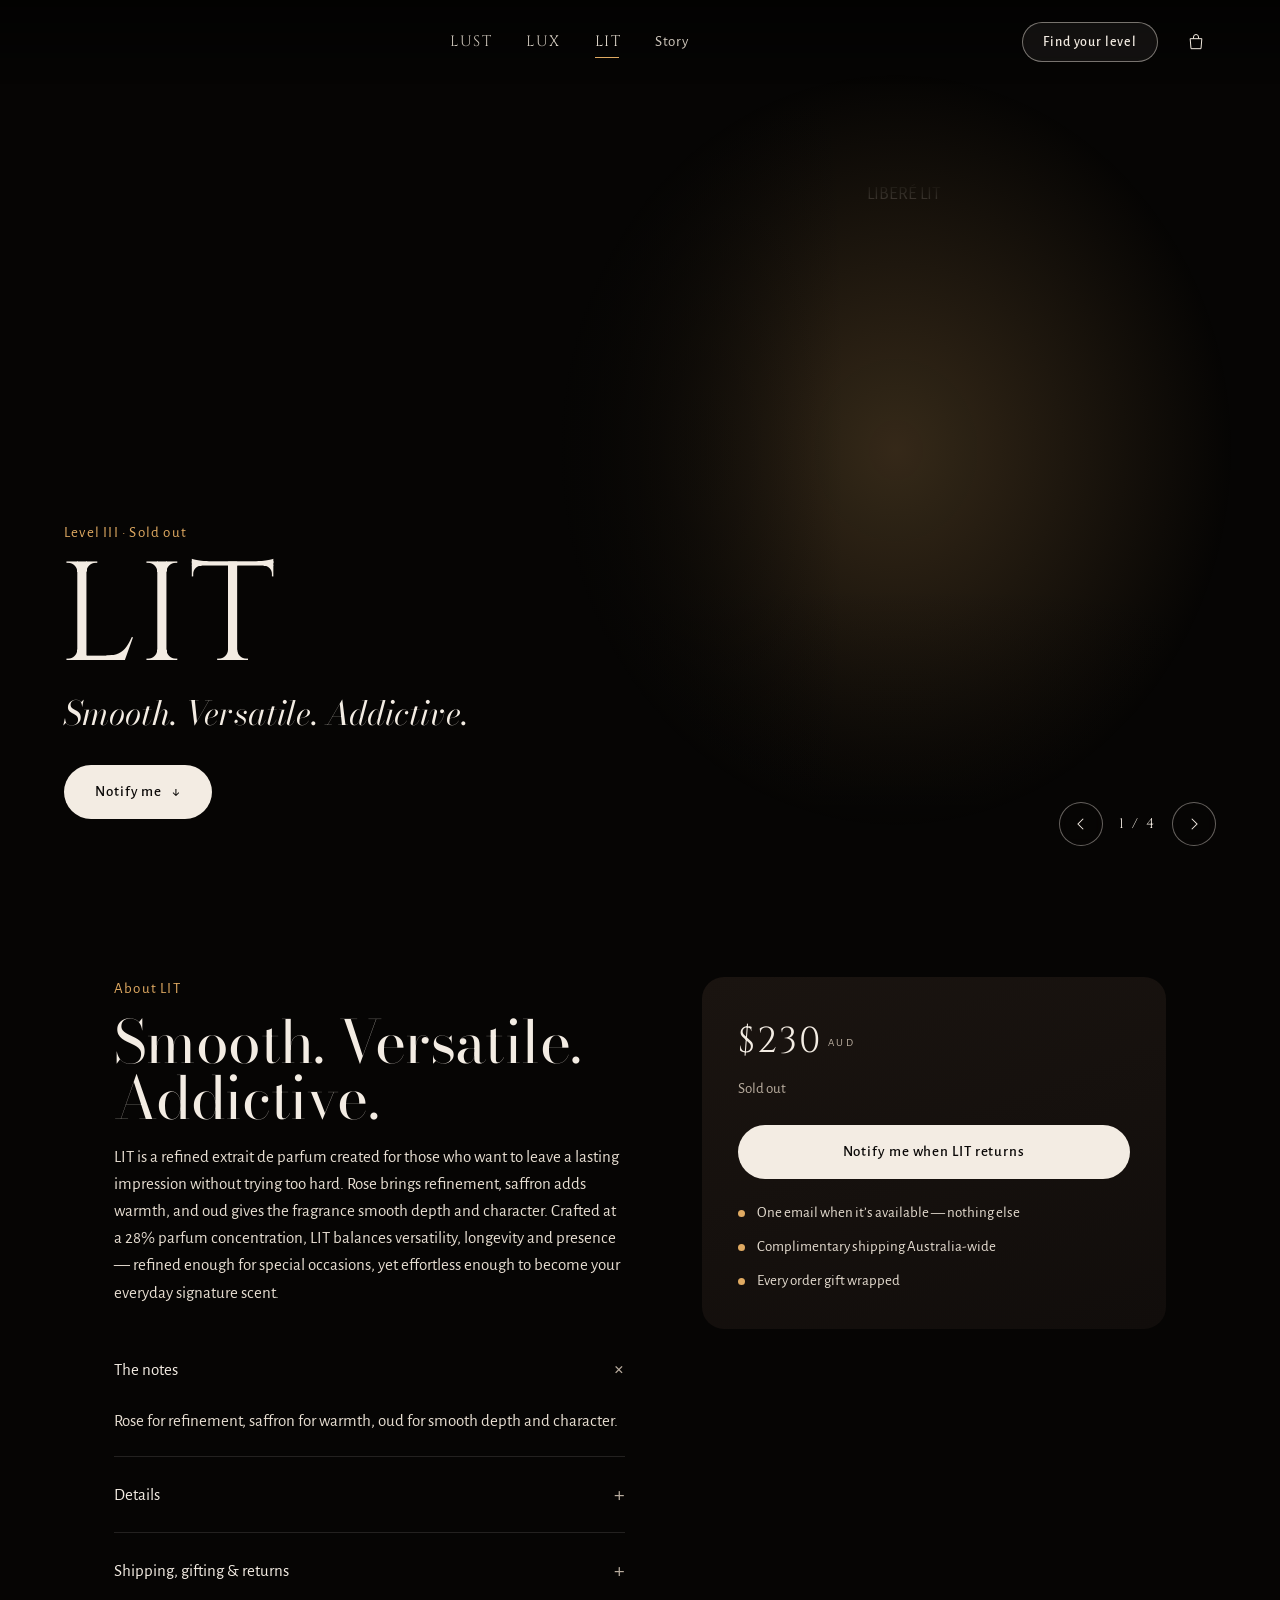
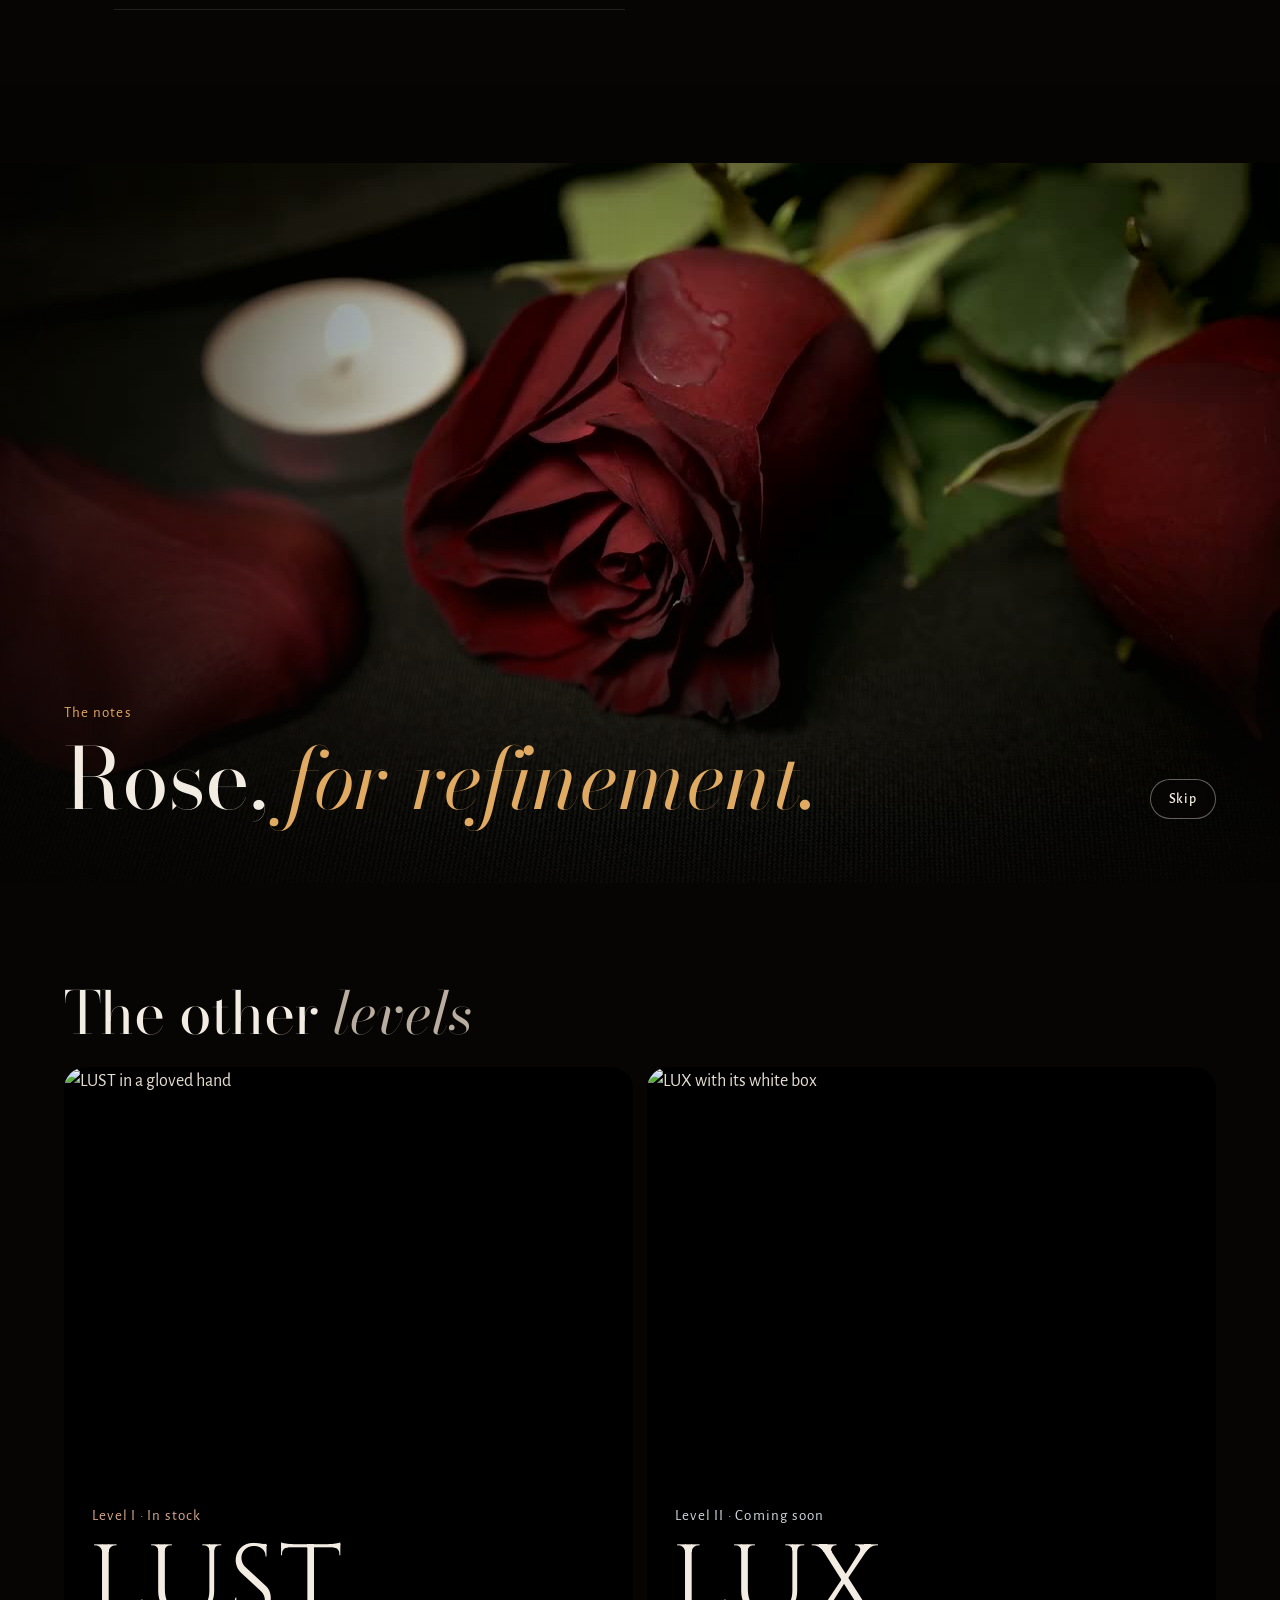
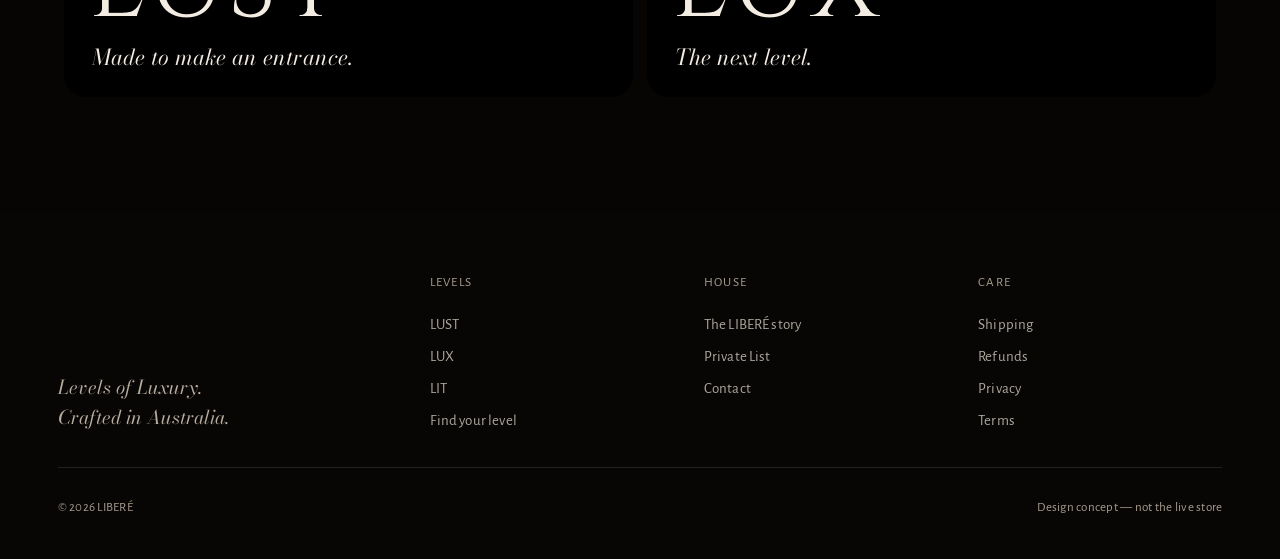
==== lit.html @ 833106d1 "Curated product galleries: consistent frame, glowing studio shots, swipe hint" ====
<!doctype html>
<html lang="en">
<head>
<meta charset="utf-8">
<meta name="viewport" content="width=device-width, initial-scale=1, viewport-fit=cover">
<meta name="robots" content="noindex, nofollow">
<title>LIBERÉ LIT · Concept</title>
<meta name="theme-color" content="#0a0807">
<meta name="description" content="LIBERÉ LIT. Smooth. Versatile. Addictive.">
<link rel="preconnect" href="https://fonts.googleapis.com">
<link rel="preconnect" href="https://fonts.gstatic.com" crossorigin>
<link href="https://fonts.googleapis.com/css2?family=Bodoni+Moda:ital,opsz,wght@0,6..96,400;0,6..96,500;1,6..96,400&family=Alegreya+Sans:wght@400;500;700&family=Cinzel:wght@400;500&display=swap" rel="stylesheet">
<link rel="preload" as="image" href="https://libere.com.au/cdn/shop/files/DSC01627-Enhanced-NR.jpg?v=1786964792&width=1800">
<link rel="stylesheet" href="assets/site.css?v=1794880381">
<link rel="stylesheet" href="assets/cinema.css?v=1794880381">
</head>
<body class="cine" data-level="lit">

<header class="nav" id="nav">
  <a class="logo" href="index.html" aria-label="LIBERÉ home"><span class="mark"></span></a>
  <ul><li><a href="lust.html"><b>LUST</b></a></li><li><a href="lux.html"><b>LUX</b></a></li><li><a href="lit.html" aria-current="page"><b>LIT</b></a></li><li><a href="index.html#story">Story</a></li></ul>
  <div class="tools">
    <a class="pill ghost hide-m" href="quiz.html">Find your level</a>
    <button class="icon-btn" aria-label="Open bag" data-open-bag><svg viewBox="0 0 24 24"><path d="M5 8h14l-1 12H6z"/><path d="M9 8V6a3 3 0 0 1 6 0v2"/></svg><span class="cart-count" data-cart-count>0</span></button>
    <button class="icon-btn burger" id="burger" aria-label="Menu" aria-expanded="false" aria-controls="drawer"><svg viewBox="0 0 24 24"><path d="M4 9h16M4 15h16"/></svg></button>
  </div>
  <nav class="lvl-tabs" aria-label="The levels"><a href="lust.html" data-level="lust"><b>LUST</b></a><a href="lux.html" data-level="lux"><b>LUX</b></a><a href="lit.html" data-level="lit" aria-current="page"><b>LIT</b></a></nav>
</header>
<nav class="drawer" id="drawer" aria-hidden="true" aria-label="Menu">
  <div class="dr-top"><a class="logo" href="index.html" aria-label="LIBERÉ home"><span class="mark"></span></a>
    <button class="icon-btn close" id="closeDrawer" aria-label="Close menu"><svg viewBox="0 0 24 24"><path d="m6 6 12 12M18 6 6 18"/></svg></button></div>
  <p class="dr-over">The levels</p>
  <a class="dr-lvl" href="lust.html" data-level="lust">
    <img src="https://libere.com.au/cdn/shop/files/58D95605-EA02-464E-9659-6A3C3EE0C95E.png?v=1794397847&width=240" alt="" loading="lazy">
    <span><small>Level I · In stock · $230</small><b>LUST</b><em>Made to make an entrance.</em></span>
    <i aria-hidden="true">→</i>
  </a>
  <a class="dr-lvl" href="lux.html" data-level="lux">
    <img src="https://libere.com.au/cdn/shop/files/5E4721EE-E9EB-4AA7-B482-68EF5FDF4FAF.png?v=1794397898&width=240" alt="" loading="lazy">
    <span><small>Level II · Coming soon</small><b>LUX</b><em>The next level.</em></span>
    <i aria-hidden="true">→</i>
  </a>
  <a class="dr-lvl" href="lit.html" data-level="lit" aria-current="page">
    <img src="https://libere.com.au/cdn/shop/files/F81FF836-EEA6-48CB-A019-D5317E953A60.png?v=1787125360&width=240" alt="" loading="lazy">
    <span><small>Level III · Sold out</small><b>LIT</b><em>Smooth. Versatile. Addictive.</em></span>
    <i aria-hidden="true">→</i>
  </a>
  <div class="dr-more">
    <a href="quiz.html">Find your level <span class="ar" aria-hidden="true">→</span></a>
    <a href="index.html#story">The LIBERÉ story</a>
    <a href="index.html#private">Private List</a>
    <a href="https://libere.com.au/pages/contact" target="_blank" rel="noopener">Contact</a>
  </div>
  <button class="pill ghost dr-bag" data-open-bag>Your bag · <span data-cart-count>0</span></button>
</nav>
<main>

<section class="panel in split pdp-hero" data-level="lit">
  <div class="hg" id="hg" tabindex="0" aria-roledescription="carousel" aria-label="LIT images"><button class="hs pk cur" type="button" data-i="0" aria-label="View image 1 of 4 full screen"><img src="https://libere.com.au/cdn/shop/files/F81FF836-EEA6-48CB-A019-D5317E953A60.png?v=1787125360&width=1800" alt="LIBERÉ LIT" decoding="async" style="--ar:1/1;--fp:50% 45%"></button><button class="hs" type="button" data-i="1" aria-label="View image 2 of 4 full screen"><img src="https://libere.com.au/cdn/shop/files/DSC01627-Enhanced-NR.jpg?v=1786964792&width=1800" alt="LIT in a white glove" decoding="async" fetchpriority="low" style="--ar:2/3;--fp:48% 60%"></button><button class="hs pk" type="button" data-i="2" aria-label="View image 3 of 4 full screen"><img src="https://libere.com.au/cdn/shop/files/IMG-0024.png?v=1787223279&width=1800" alt="LIT with its box" decoding="async" fetchpriority="low" style="--ar:4/5;--fp:50% 45%"></button><button class="hs" type="button" data-i="3" aria-label="View image 4 of 4 full screen"><img src="https://libere.com.au/cdn/shop/files/DSC01608-Enhanced-NR.jpg?v=1786964887&width=1800" alt="Wearing LIT, white gloves and grey suit" decoding="async" fetchpriority="low" style="--ar:2/3;--fp:50% 52%"></button></div>
  <div class="hg-ctl"><button class="hg-prev" type="button" aria-label="Previous image"><svg viewBox="0 0 24 24"><path d="M15 5l-7 7 7 7"/></svg></button><span id="hgCount">1 / 4</span><button class="hg-next" type="button" aria-label="Next image"><svg viewBox="0 0 24 24"><path d="M9 5l7 7-7 7"/></svg></button></div>
  <div class="panel-in">
    <div class="hg-dots" aria-hidden="true"><i class="on"></i><i></i><i></i><i></i></div>
    <p class="over">Level III · Sold out</p>
    <h1 class="huge">LIT</h1>
    <p class="line">Smooth. Versatile. Addictive.</p>
    <div class="acts"><a class="pill solid" href="#buy">Notify me <span class="ar" aria-hidden="true">↓</span></a></div>
  </div>
</section>
<section class="buy" id="buy" data-level="lit">
  <div>
    <p class="over">About LIT</p>
    <h2 class="big">Smooth. Versatile. Addictive.</h2>
    <p class="copy">LIT is a refined extrait de parfum created for those who want to leave a lasting impression without trying too hard. Rose brings refinement, saffron adds warmth, and oud gives the fragrance smooth depth and character. Crafted at a 28% parfum concentration, LIT balances versatility, longevity and presence — refined enough for special occasions, yet effortless enough to become your everyday signature scent.</p>
    <div class="facts"><details open><summary>The notes</summary><div class="b">Rose for refinement, saffron for warmth, oud for smooth depth and character.</div></details><details><summary>Details</summary><div class="b"><dl><dt>Type</dt><dd>Extrait de Parfum</dd><dt>Size</dt><dd>50 mL</dd><dt>Concentration</dt><dd>28%</dd><dt>For</dt><dd>Unisex</dd></dl></div></details><details><summary>Shipping, gifting &amp; returns</summary><div class="b">Complimentary shipping Australia-wide and every order gift wrapped. See LIBERÉ’s <a href="https://libere.com.au/policies/shipping-policy" target="_blank" rel="noopener" style="text-decoration:underline">shipping</a> and <a href="https://libere.com.au/policies/refund-policy" target="_blank" rel="noopener" style="text-decoration:underline">refund</a> policies.</div></details></div>
  </div>
  <div class="buy-card">
      <span class="price">$230<small>AUD</small></span><span class="sub">Sold out</span>
      <div class="row"><button class="pill solid" data-notify="lit" data-buybar-anchor>Notify me when LIT returns</button></div>
      <ul class="perks"><li>One email when it’s available — nothing else</li><li>Complimentary shipping Australia-wide</li><li>Every order gift wrapped</li></ul>
    </div>
</section>

<section class="film" id="notes" data-level="lit" aria-label="The notes of LIBERÉ LIT">
  <div class="film-stage">
    <div class="film-media">
    <video class="film-v" muted playsinline preload="none" poster="assets/film/notes-wide.jpg"
      data-wide="assets/film/notes-wide.mp4" data-tall="assets/film/notes-tall.mp4" data-ptall="assets/film/notes-tall.jpg" aria-hidden="true"></video>
    <img class="film-end" loading="lazy" src="https://libere.com.au/cdn/shop/files/DSC01627-Enhanced-NR.jpg?v=1786964792&width=1600" alt="LIT in a white glove">
    </div>
    <div class="film-cap" aria-live="polite">
      <p class="over">The notes</p>
      <div class="fc on" data-i="0"><h2 class="big">Rose, <em>for refinement.</em></h2></div>
      <div class="fc" data-i="1"><h2 class="big">Saffron, <em>for warmth.</em></h2></div>
      <div class="fc" data-i="2"><h2 class="big">Oud, <em>for depth.</em></h2></div>
      <div class="fc" data-i="3"><h2 class="big">LIT. <em>Smooth. Versatile. Addictive.</em></h2>
        <div class="acts"><button class="pill solid" data-notify="lit">Notify me when LIT returns</button></div></div>
    </div>
    <button class="film-skip" type="button">Skip</button>
  </div>
</section>
<div class="swipe-head"><h2 class="big">The other <em style="font-style:italic;color:var(--soft)">levels</em></h2></div>
<section class="nexts"><a class="nx" data-level="lust" href="lust.html"><img loading="lazy" src="https://libere.com.au/cdn/shop/files/IMG_4627.jpg?v=1791805625&width=1200" alt="LUST in a gloved hand"><div><p class="over">Level I · In stock</p><p class="huge">LUST</p><p class="line" style="font-size:22px">Made to make an entrance.</p></div></a><a class="nx" data-level="lux" href="lux.html"><img loading="lazy" src="https://libere.com.au/cdn/shop/files/IMG_2987.jpg?v=1794712694&width=1200" alt="LUX with its white box"><div><p class="over">Level II · Coming soon</p><p class="huge">LUX</p><p class="line" style="font-size:22px">The next level.</p></div></a></section>
</main>

<footer>
  <div class="brand"><span class="mark" style="height:84px;margin:0 0 16px -8px" role="img" aria-label="LIBERÉ"></span><p class="foot-line">Levels of Luxury.<br>Crafted in Australia.</p></div>
  <div><h5>Levels</h5><ul><li><a href="lust.html">LUST</a></li><li><a href="lux.html">LUX</a></li><li><a href="lit.html">LIT</a></li><li><a href="quiz.html">Find your level</a></li></ul></div>
  <div><h5>House</h5><ul><li><a href="index.html#story">The LIBERÉ story</a></li><li><a href="index.html#private">Private List</a></li><li><a href="https://libere.com.au/pages/contact" target="_blank" rel="noopener">Contact</a></li></ul></div>
  <div><h5>Care</h5><ul><li><a href="https://libere.com.au/policies/shipping-policy" target="_blank" rel="noopener">Shipping</a></li><li><a href="https://libere.com.au/policies/refund-policy" target="_blank" rel="noopener">Refunds</a></li><li><a href="https://libere.com.au/policies/privacy-policy" target="_blank" rel="noopener">Privacy</a></li><li><a href="https://libere.com.au/policies/terms-of-service" target="_blank" rel="noopener">Terms</a></li></ul></div>
  <div class="legal"><span>© 2026 LIBERÉ</span><span>Design concept — not the live store</span></div>
</footer>
<div class="lb" id="lb" role="dialog" aria-modal="true" aria-label="LIT images" hidden>
  <div class="lb-track" id="lbTrack"><div class="lb-s"><img data-src="https://libere.com.au/cdn/shop/files/F81FF836-EEA6-48CB-A019-D5317E953A60.png?v=1787125360&width=2400" alt="LIBERÉ LIT" draggable="false"></div><div class="lb-s"><img data-src="https://libere.com.au/cdn/shop/files/DSC01627-Enhanced-NR.jpg?v=1786964792&width=2400" alt="LIT in a white glove" draggable="false"></div><div class="lb-s"><img data-src="https://libere.com.au/cdn/shop/files/IMG-0024.png?v=1787223279&width=2400" alt="LIT with its box" draggable="false"></div><div class="lb-s"><img data-src="https://libere.com.au/cdn/shop/files/DSC01608-Enhanced-NR.jpg?v=1786964887&width=2400" alt="Wearing LIT, white gloves and grey suit" draggable="false"></div></div>
  <button class="lb-x" type="button" aria-label="Close"><svg viewBox="0 0 24 24"><path d="m6 6 12 12M18 6 6 18"/></svg></button>
  <button class="lb-prev" type="button" aria-label="Previous image"><svg viewBox="0 0 24 24"><path d="M15 5l-7 7 7 7"/></svg></button>
  <button class="lb-next" type="button" aria-label="Next image"><svg viewBox="0 0 24 24"><path d="M9 5l7 7-7 7"/></svg></button>
  <p class="lb-count" id="lbCount"></p>
  <p class="lb-hint">Pinch or double-tap to zoom</p>
</div>
<script src="assets/shop.js?v=1794880381"></script>
<script src="assets/cinema.js?v=1794880381"></script>
<script src="assets/gallery.js?v=1794880381"></script>
<script src="assets/film.js?v=1794880381"></script>
</body>
</html>
---- assets/site.css ----
:root{
  /* Same black elegance — layered into warm shades instead of flat #000 */
  --onyx:#0b0a09; --obsidian:#121110; --espresso:#1a1714; --graphite:#25211d; --smoke:#3a352f;
  --platinum:#ece7df; --silver:#bdb7ae; --mist:#8a847b;
  --rose:#c99a80; --ice:#c9d2d8; --saffron:#c9a165;
  --accent:var(--rose);
  --line:rgba(236,231,223,.11);
  --serif:"Bodoni Moda",Georgia,serif;
  --display:"Cormorant Garamond",Georgia,serif;
  --sans:"Alegreya Sans",system-ui,sans-serif;
  --gutter:clamp(16px,4.5vw,64px);
  --ease:cubic-bezier(.22,.8,.2,1);
}
*{box-sizing:border-box;margin:0;padding:0}
html{-webkit-text-size-adjust:100%;scroll-behavior:smooth;overflow-x:clip}
body{overflow-x:clip;background:var(--onyx);color:var(--silver);font-family:var(--display);font-size:18px;line-height:1.6;-webkit-font-smoothing:antialiased}
img{display:block;max-width:100%}
a{color:inherit;text-decoration:none}
button,input{font:inherit;color:inherit}
.eyebrow{font-family:var(--sans);font-size:11px;letter-spacing:.38em;text-transform:uppercase;color:var(--mist)}
.h-display{font-family:var(--serif);font-weight:400;color:var(--platinum);letter-spacing:.06em;line-height:1.02}
.wrap{padding-inline:var(--gutter);max-width:1440px;margin-inline:auto}
.btn{display:inline-flex;align-items:center;justify-content:center;gap:.8em;min-height:52px;padding:0 2.2em;border:1px solid rgba(236,231,223,.35);font-family:var(--sans);font-size:12px;letter-spacing:.32em;text-transform:uppercase;color:var(--platinum);background:transparent;cursor:pointer;position:relative;overflow:hidden;transition:color .5s var(--ease),border-color .5s}
.btn::before{content:"";position:absolute;inset:0;background:var(--platinum);transform:translateY(101%);transition:transform .6s var(--ease)}
.btn span{position:relative}
.btn:hover{color:var(--onyx);border-color:var(--platinum)}
.btn:hover::before{transform:none}
.btn.solid{background:var(--platinum);color:var(--onyx);border-color:var(--platinum)}
.btn.solid::before{background:var(--accent)}
.btn[disabled]{opacity:.4;pointer-events:none}

/* ---------- NAV ---------- */
.nav{position:fixed;inset:0 0 auto;z-index:50;display:flex;align-items:center;justify-content:space-between;padding:14px var(--gutter);padding-top:max(14px,env(safe-area-inset-top));transition:background .5s,backdrop-filter .5s,border-color .5s;border-bottom:1px solid transparent}
.nav.scrolled{background:rgba(11,10,9,.72);backdrop-filter:blur(18px) saturate(1.2);-webkit-backdrop-filter:blur(18px);border-color:var(--line)}
/* logo rendered as a luminance mask so it becomes brushed platinum on any shade */
.mark{display:block;aspect-ratio:1;background:linear-gradient(135deg,#f4f0ea,#a19b92 48%,#ece7df 70%,#8f8a82);
  -webkit-mask:url("https://libere.com.au/cdn/shop/files/jjjjjjjjj.png?v=1783247509&width=360") center/contain no-repeat;mask:url("https://libere.com.au/cdn/shop/files/jjjjjjjjj.png?v=1783247509&width=360") center/contain no-repeat luminance}
.nav .logo .mark{height:52px}
.nav ul{display:flex;gap:38px;list-style:none;font-family:var(--sans);font-size:11.5px;letter-spacing:.3em;text-transform:uppercase}
.nav ul a{opacity:.7;transition:opacity .3s}
.nav ul a:hover{opacity:1}
.nav .tools{display:flex;gap:18px;align-items:center}
.icon-btn{width:40px;height:40px;display:grid;place-items:center;background:none;border:0;cursor:pointer;color:var(--platinum);position:relative}
.icon-btn svg{width:20px;height:20px;stroke:currentColor;fill:none;stroke-width:1.2}
.cart-count{position:absolute;top:4px;right:2px;font-family:var(--sans);font-size:9px;background:var(--accent);color:var(--onyx);width:15px;height:15px;border-radius:50%;display:grid;place-items:center;transition:transform .4s var(--ease)}
.burger{display:none}
.drawer{position:fixed;inset:0;z-index:60;background:var(--obsidian);display:flex;flex-direction:column;justify-content:center;padding:var(--gutter);clip-path:inset(0 0 100% 0);transition:clip-path .8s var(--ease)}
.drawer.open{clip-path:inset(0)}
.drawer a{font-family:var(--serif);font-size:clamp(34px,10vw,56px);color:var(--platinum);letter-spacing:.04em;padding:6px 0;opacity:0;transform:translateY(20px);transition:.6s var(--ease)}
.drawer.open a{opacity:1;transform:none}
.drawer.open a:nth-child(2){transition-delay:.06s}.drawer.open a:nth-child(3){transition-delay:.12s}.drawer.open a:nth-child(4){transition-delay:.18s}
.drawer .close{position:absolute;top:max(18px,env(safe-area-inset-top));right:var(--gutter)}
.drawer .eyebrow{margin-top:40px}
@media (max-width:860px){.nav ul{display:none}.burger{display:grid}.nav .logo .mark{height:44px}.nav .tools .hide-m{display:none}}

/* ---------- HERO (3D) ---------- */
.hero{position:relative;min-height:100svh;display:grid;grid-template-columns:1fr 1.05fr;align-items:center;overflow:hidden;
  background:linear-gradient(180deg,#030303 0%,#030303 70%,var(--onyx) 100%)}
.hero::after{content:"";position:absolute;inset:0;pointer-events:none;background:url("data:image/svg+xml,%3Csvg xmlns='http://www.w3.org/2000/svg' width='160' height='160'%3E%3Cfilter id='n'%3E%3CfeTurbulence baseFrequency='.9' numOctaves='3'/%3E%3C/filter%3E%3Crect width='160' height='160' filter='url(%23n)' opacity='.05'/%3E%3C/svg%3E");mix-blend-mode:overlay}
.hero-copy{position:relative;z-index:2;padding:120px var(--gutter) 60px}
.hero-copy .eyebrow{margin-bottom:26px;display:flex;align-items:center;gap:14px}
.hero-copy .eyebrow::before{content:"";width:38px;height:1px;background:var(--accent);transition:background 1s}
.hero h1{font-family:"Cinzel",var(--serif);font-weight:400;font-size:clamp(54px,8.4vw,136px);letter-spacing:.04em}
.hero h1 .name{display:block;font-style:italic;font-family:var(--display);font-weight:300;font-size:.62em;letter-spacing:.32em;color:var(--accent);margin-top:.12em;transition:color 1s}
.hero .tagline{font-family:var(--display);font-style:italic;font-size:clamp(20px,2vw,26px);color:var(--platinum);opacity:.85;margin:28px 0 8px}
.hero .notes{font-family:var(--sans);font-size:13px;letter-spacing:.2em;text-transform:uppercase;color:var(--mist);margin-bottom:36px}
.hero .cta{display:flex;gap:14px;flex-wrap:wrap;align-items:center}
.hero .price{font-family:var(--serif);color:var(--platinum);font-size:20px;margin-right:12px}
.swap{transition:opacity .45s,transform .6s var(--ease)}
.swapping .swap{opacity:0;transform:translateY(10px)}
.stage3d{position:relative;height:100svh;z-index:1}
/* soft studio glow behind the rendered bottle, tinted by the fragrance accent */
/* studio backlight: a warm graphite softbox behind the bottle so black glass reads as a silhouette,
   plus a pool of light on the floor. Tinted by each fragrance's accent; edges fall back to black. */
.stage3d::before{content:"";position:absolute;inset:0;pointer-events:none;transition:background 1.2s;
  background:
    radial-gradient(ellipse 26% 9% at 50% 82%, color-mix(in srgb,var(--accent) 26%,transparent), transparent 100%),
    radial-gradient(ellipse 44% 54% at 50% 45%, color-mix(in srgb,var(--accent) 14%,#57504a) 0%, color-mix(in srgb,var(--accent) 10%,#3d3631) 42%, color-mix(in srgb,var(--accent) 5%,#1d1a17) 66%, transparent 90%)}
@media (max-width:860px){
  .stage3d::before{background:
    radial-gradient(ellipse 40% 8% at 50% 84%, color-mix(in srgb,var(--accent) 26%,transparent), transparent 100%),
    radial-gradient(ellipse 62% 50% at 50% 46%, color-mix(in srgb,var(--accent) 14%,#57504a) 0%, color-mix(in srgb,var(--accent) 10%,#3d3631) 44%, color-mix(in srgb,var(--accent) 5%,#1d1a17) 68%, transparent 92%)}
}
#bottle{position:absolute;inset:0;width:100%;height:100%;touch-action:pan-y;cursor:grab;opacity:0;transition:opacity 1.2s var(--ease);
  /* feather the rendered floor into the page (GPU mask, no per-frame cost) */
  -webkit-mask:linear-gradient(90deg,transparent 4%,#000 24%,#000 76%,transparent 96%),linear-gradient(180deg,#000 80%,transparent 99%);-webkit-mask-composite:source-in;
  mask:linear-gradient(90deg,transparent 4%,#000 24%,#000 76%,transparent 96%),linear-gradient(180deg,#000 80%,transparent 99%);mask-composite:intersect}
#bottle.ready{opacity:1}
#bottle:active{cursor:grabbing}
.stage-loader{position:absolute;left:50%;top:46%;transform:translate(-50%,-50%);font-family:var(--sans);font-size:10px;letter-spacing:.34em;text-transform:uppercase;color:var(--mist);transition:opacity .6s}
.stage-loader.gone{opacity:0}
.drag-hint{position:absolute;bottom:9%;left:50%;transform:translateX(-50%);font-family:var(--sans);font-size:10px;letter-spacing:.34em;text-transform:uppercase;color:var(--mist);display:flex;gap:10px;align-items:center;white-space:nowrap}
.drag-hint i{width:24px;height:1px;background:var(--mist);display:block}
.fallback-img{position:absolute;inset:12% 18%;object-fit:contain;mix-blend-mode:lighten;display:none}
.no-frames .fallback-img{display:block}
.no-frames #bottle,.no-frames .stage-loader{display:none}
.picker{display:flex;gap:30px;margin:0 0 30px}
.picker button{background:none;border:0;cursor:pointer;font-family:var(--sans);font-size:11px;letter-spacing:.34em;color:var(--mist);text-transform:uppercase;padding:8px 0;display:flex;flex-direction:column-reverse;align-items:flex-start;gap:10px;transition:color .4s}
.picker button::after{content:"";width:18px;height:1px;background:currentColor;transition:width .5s var(--ease)}
.picker button[aria-selected=true]{color:var(--platinum)}
.picker button[aria-selected=true]::after{width:46px;background:var(--accent)}
.scroll-cue{position:absolute;left:var(--gutter);bottom:28px;z-index:2;font-family:var(--sans);font-size:10px;letter-spacing:.34em;text-transform:uppercase;color:var(--mist);display:flex;align-items:center;gap:12px}
.scroll-cue i{width:1px;height:42px;background:linear-gradient(var(--platinum),transparent);animation:drip 2.2s infinite}
@keyframes drip{0%{transform:scaleY(0);transform-origin:top}50%{transform:scaleY(1);transform-origin:top}51%{transform-origin:bottom}100%{transform:scaleY(0);transform-origin:bottom}}
@media (max-width:860px){
  .hero{grid-template-columns:1fr;grid-template-rows:auto auto;align-items:start;min-height:auto}
  .stage3d{order:-1;height:62svh;min-height:420px}
  .hero-copy{padding:8px var(--gutter) 56px;text-align:center}
  .hero-copy .eyebrow{justify-content:center}
  .hero .cta{justify-content:center}
  .picker{justify-content:center;gap:24px;margin:-6px 0 26px}
  .picker button{align-items:center;gap:8px;padding:6px 0}
  .picker button::after{width:12px}
  .picker button[aria-selected=true]::after{width:28px}
  .scroll-cue{display:none}
  .drag-hint{bottom:2%}
}

/* ---------- MARQUEE ---------- */
.marquee{border-block:1px solid var(--line);background:var(--obsidian);overflow:hidden;padding:18px 0}
.marquee .track{display:flex;width:max-content;animation:mq 38s linear infinite}
.marquee span{font-family:var(--sans);font-size:11px;letter-spacing:.38em;text-transform:uppercase;color:var(--silver);padding:0 28px;white-space:nowrap;display:flex;align-items:center;gap:56px}
.marquee span::after{content:"✦";color:var(--accent);font-size:8px;transition:color 1s}
@keyframes mq{to{transform:translateX(-50%)}}

/* ---------- COLLECTION (3D tilt cards) ---------- */
.section{padding-block:clamp(80px,12vw,160px)}
.sec-head{display:flex;justify-content:space-between;align-items:end;gap:24px;margin-bottom:clamp(40px,6vw,80px);flex-wrap:wrap}
.sec-head h2{font-size:clamp(38px,5.5vw,80px)}
.sec-head h2 em{font-family:var(--display);font-weight:300;color:var(--mist)}
.sec-head p{max-width:360px;color:var(--mist)}
.grid3{display:grid;grid-template-columns:repeat(3,1fr);gap:clamp(14px,2vw,28px)}
.card{--rx:0deg;--ry:0deg;--gx:50%;--gy:30%;--c:var(--rose);perspective:1100px;cursor:pointer}
.card .tilt{position:relative;aspect-ratio:3/4;transform-style:preserve-3d;transform:rotateX(var(--rx)) rotateY(var(--ry));transition:transform .7s var(--ease);
  background:linear-gradient(170deg,var(--graphite),var(--obsidian) 55%,var(--onyx));border:1px solid var(--line);overflow:visible}
.card.active .tilt{transition:transform .12s linear}
.card .halo{position:absolute;inset:8% 4% 14%;border-radius:50%;background:radial-gradient(closest-side,color-mix(in srgb,var(--c) 16%,#57504a),color-mix(in srgb,var(--c) 8%,#2c2723) 55%,transparent);filter:blur(18px);transform:translateZ(-30px);opacity:.85;transition:opacity .6s}
.card:hover .halo{opacity:1}
.card .bottle{position:absolute;inset:6% 8% 12%;transform:translateZ(70px);transform-style:preserve-3d}
.card .bottle img{width:100%;height:100%;object-fit:contain;
  -webkit-mask:linear-gradient(180deg,#000 78%,transparent 98%);mask:linear-gradient(180deg,#000 78%,transparent 98%);animation:float 6s ease-in-out infinite;filter:drop-shadow(0 30px 30px rgba(0,0,0,.7))}
.card:nth-child(2) .bottle img{animation-delay:-2s}.card:nth-child(3) .bottle img{animation-delay:-4s}
@keyframes float{0%,100%{transform:translateY(0)}50%{transform:translateY(-12px)}}
.card .glare{position:absolute;inset:0;pointer-events:none;background:radial-gradient(circle at var(--gx) var(--gy),rgba(255,255,255,.14),transparent 45%);mix-blend-mode:screen;opacity:0;transition:opacity .5s;transform:translateZ(1px)}
.card:hover .glare{opacity:1}
.card .tag{position:absolute;top:18px;left:18px;transform:translateZ(40px);font-family:var(--sans);font-size:10px;letter-spacing:.3em;text-transform:uppercase;padding:6px 10px;border:1px solid var(--line);background:rgba(11,10,9,.5);backdrop-filter:blur(6px)}
.card .num{position:absolute;top:14px;right:20px;transform:translateZ(30px);font-family:var(--serif);font-style:italic;color:var(--smoke);font-size:44px}
.card .meta{display:flex;justify-content:space-between;align-items:baseline;padding:22px 2px 0;gap:10px}
.card h3{font-family:var(--serif);font-weight:400;color:var(--platinum);font-size:22px;letter-spacing:.14em}
.card .sub{font-family:var(--display);font-style:italic;color:var(--mist);font-size:17px}
.card .p{font-family:var(--serif);color:var(--platinum)}
@media (max-width:860px){
  .grid3{grid-template-columns:none;grid-auto-flow:column;grid-auto-columns:78%;overflow-x:auto;scroll-snap-type:x mandatory;margin-inline:calc(var(--gutter)*-1);padding:10px var(--gutter) 30px;scrollbar-width:none}
  .grid3::-webkit-scrollbar{display:none}
  .card{scroll-snap-align:center}
}

/* ---------- SPOTLIGHT (scroll-driven 3D) ---------- */
.compo{position:relative;height:100svh;min-height:600px;background:#030303}
.compo-stage{position:relative;height:100%;overflow:hidden;
  background:#030303}
#compoCanvas{position:absolute;inset:0;width:100%;height:100%}
.compo-copy{position:absolute;left:var(--gutter);top:50%;width:min(36vw,440px);z-index:2}
.cp{position:absolute;left:0;top:0;width:100%;opacity:0;transform:translateY(calc(-50% + 18px));transition:opacity .7s ease,transform 1s var(--ease);pointer-events:none}
.cp.on{opacity:1;transform:translateY(-50%)}
.cp .eyebrow{color:var(--n,var(--saffron));margin-bottom:18px;display:flex;align-items:center;gap:12px}
.cp .eyebrow::before{content:"";width:28px;height:1px;background:currentColor}
.cp h3{font-family:var(--serif);font-weight:400;font-size:clamp(34px,4.4vw,62px);color:var(--platinum);line-height:1.05;margin-bottom:18px}
.cp h3 em{font-family:var(--display);font-weight:300}
.cp p{color:var(--silver);font-size:19px;max-width:380px}
.cp .big{font-family:var(--display);font-weight:300;font-size:clamp(56px,6.5vw,96px);color:var(--n);line-height:1;margin-top:22px}
.cp .big .pc{font-size:.55em;margin-left:.04em}
.cp .big sup{font-size:.3em;vertical-align:top;margin-left:4px;color:var(--mist);font-family:var(--sans)}
.cp .row{display:flex;gap:34px;margin-top:26px;font-family:var(--sans);font-size:11px;letter-spacing:.24em;text-transform:uppercase;color:var(--mist)}
.cp .row b{display:block;font-family:var(--display);font-weight:400;font-size:40px;color:var(--platinum);letter-spacing:0;text-transform:none;margin-bottom:6px}
.compo-replay{position:absolute;right:var(--gutter);bottom:22px;z-index:3;background:none;border:1px solid rgba(236,231,223,.3);color:var(--platinum);
  font-family:var(--sans);font-size:11px;letter-spacing:.3em;text-transform:uppercase;padding:12px 18px;cursor:pointer;opacity:0;pointer-events:none;transition:opacity .8s,border-color .3s}
.compo-replay.show{opacity:1;pointer-events:auto}
.compo-replay:hover{border-color:var(--platinum)}
.compo-note{position:absolute;left:var(--gutter);bottom:22px;z-index:2;font-style:italic;font-size:14px;color:var(--smoke);max-width:520px}
@media (max-width:860px){
  .compo-copy{top:auto;bottom:calc(64px + env(safe-area-inset-bottom));left:var(--gutter);right:var(--gutter);width:auto;height:0}
  .cp{top:auto;bottom:0;transform:translateY(18px);padding:22px 20px;background:rgba(10,9,8,.72);backdrop-filter:blur(12px);-webkit-backdrop-filter:blur(12px);border:1px solid var(--line)}
  .cp.on{transform:none}
  .cp h3{font-size:30px;margin-bottom:10px}
  .cp p{font-size:16px}
  .cp .big{font-size:46px;margin-top:10px}
  .cp .row{gap:24px;margin-top:14px}.cp .row b{font-size:28px}
  .compo-replay{top:calc(70px + env(safe-area-inset-top));bottom:auto;padding:10px 14px}
  .compo-note{font-size:12px;bottom:calc(18px + env(safe-area-inset-bottom));right:var(--gutter)}
}

/* ---------- EDITORIAL ---------- */
.editorial{position:relative;height:clamp(560px,110vh,1100px);overflow:hidden;display:grid;align-items:end}
.editorial .bg{position:absolute;inset:-12% 0;background-size:cover;background-position:center 30%;will-change:transform}
.editorial::before{content:"";position:absolute;inset:0;z-index:1;background:linear-gradient(0deg,var(--onyx) 2%,rgba(11,10,9,.2) 45%,rgba(11,10,9,.55))}
.editorial .copy{position:relative;z-index:2;padding:0 var(--gutter) clamp(50px,9vw,120px)}
.editorial blockquote{font-family:var(--display);font-style:italic;font-weight:300;color:var(--platinum);font-size:clamp(38px,6.4vw,104px);line-height:1;max-width:14ch}
.editorial cite{display:block;margin-top:26px;font-style:normal}

/* ---------- STANDARD ---------- */
.pillars{display:grid;grid-template-columns:repeat(4,1fr);border-top:1px solid var(--line)}
.pillar{padding:44px 28px 40px 0;border-right:1px solid var(--line);margin-right:28px}
.pillar:last-child{border:0;margin:0}
.pillar svg{width:34px;height:34px;stroke:var(--accent);fill:none;stroke-width:1;margin-bottom:28px;transition:stroke 1s}
.pillar h4{font-family:var(--serif);font-weight:400;font-size:21px;color:var(--platinum);margin-bottom:10px;letter-spacing:.03em}
.pillar p{color:var(--mist);font-size:17px}
@media (max-width:860px){.pillars{grid-template-columns:1fr 1fr}.pillar{margin:0;padding:32px 16px 30px 0;border-right:0;border-bottom:1px solid var(--line)}.pillar:nth-child(odd){padding-right:16px;border-right:1px solid var(--line)}.pillar:nth-child(even){padding-left:16px}}

/* ---------- SOCIAL STRIP (3D coverflow) ---------- */
.flow{display:flex;gap:16px;overflow-x:auto;scroll-snap-type:x mandatory;padding:20px var(--gutter) 40px;perspective:1400px;scrollbar-width:none}
.flow::-webkit-scrollbar{display:none}
.flow figure{flex:0 0 clamp(220px,26vw,340px);aspect-ratio:4/5;scroll-snap-align:center;transform-style:preserve-3d;transition:transform .5s var(--ease),filter .5s;background:var(--graphite);overflow:hidden}
.flow img{width:100%;height:100%;object-fit:cover}

/* ---------- PRIVATE LIST ---------- */
.private{text-align:center;background:radial-gradient(60% 80% at 50% 0%,var(--espresso),var(--onyx));border-top:1px solid var(--line)}
.private h2{font-size:clamp(40px,6vw,88px);margin:18px 0}
.private p{max-width:460px;margin:0 auto 40px;color:var(--mist)}
.join{display:flex;max-width:520px;margin:0 auto;border-bottom:1px solid rgba(236,231,223,.3)}
.join input{flex:1;min-width:0;background:none;border:0;padding:18px 4px;font-family:var(--display);font-size:20px;color:var(--platinum);outline:none}
.join input::placeholder{color:var(--smoke);font-style:italic}
.join button{background:none;border:0;cursor:pointer;font-family:var(--sans);font-size:11px;letter-spacing:.32em;text-transform:uppercase;color:var(--platinum);padding:0 6px}
.join.done{border-color:var(--accent)}
.fine{margin-top:22px;font-style:italic;color:var(--smoke)}

/* ---------- FOOTER ---------- */
footer{border-top:1px solid var(--line);padding:60px var(--gutter) max(40px,env(safe-area-inset-bottom));display:grid;grid-template-columns:1.4fr 1fr 1fr 1fr;gap:30px;font-family:var(--sans);font-size:13px;letter-spacing:.08em}
footer img{height:70px;mix-blend-mode:lighten;margin-bottom:16px}
footer h5{font-size:10px;letter-spacing:.34em;text-transform:uppercase;color:var(--mist);font-weight:400;margin-bottom:16px}
footer li{list-style:none;padding:4px 0}
footer li a{opacity:.75}
footer li a:hover{opacity:1}
.legal{grid-column:1/-1;display:flex;justify-content:space-between;flex-wrap:wrap;gap:10px;padding-top:30px;border-top:1px solid var(--line);color:var(--smoke);font-size:11px;letter-spacing:.14em}
@media (max-width:860px){footer{grid-template-columns:1fr 1fr}footer .brand{grid-column:1/-1}}

/* ---------- mini cart toast ---------- */
.toast{position:fixed;z-index:70;left:50%;bottom:max(20px,env(safe-area-inset-bottom));transform:translate(-50%,140%);background:var(--platinum);color:var(--onyx);font-family:var(--sans);font-size:12px;letter-spacing:.2em;text-transform:uppercase;padding:16px 26px;transition:transform .6s var(--ease);white-space:nowrap}
.toast.show{transform:translate(-50%,0)}

/* ---------- reveal ---------- */
.rv{opacity:0;transform:translateY(34px);transition:opacity 1.1s var(--ease),transform 1.1s var(--ease)}
.rv.in{opacity:1;transform:none}
@media (prefers-reduced-motion:reduce){*,*::before,*::after{animation:none!important;transition-duration:.01ms!important}.rv{opacity:1;transform:none}}

/* =====================================================================
   Shop layer: cart drawer, waitlist dialog, mobile buy bar
   ===================================================================== */
html.locked{overflow:hidden}
:focus-visible{outline:1px solid var(--platinum);outline-offset:4px}
.btn:focus-visible{outline-offset:3px}
.cart-count{opacity:0;transform:scale(.6)}
.cart-count.has{opacity:1;transform:none}
.cart-count.bump{animation:bump .5s var(--ease)}
@keyframes bump{40%{transform:scale(1.45)}}
.btn.wide{width:100%}
.btn[disabled],.btn:disabled{opacity:.35;pointer-events:none}
.link{background:none;border:0;color:var(--mist);font-family:var(--sans);font-size:11px;letter-spacing:.18em;text-transform:uppercase;cursor:pointer;padding:6px 0;text-decoration:underline;text-underline-offset:3px}

.bag-scrim{position:fixed;inset:0;z-index:80;background:rgba(0,0,0,.55);backdrop-filter:blur(3px);-webkit-backdrop-filter:blur(3px);opacity:0;pointer-events:none;transition:opacity .5s}
.bag-scrim.open{opacity:1;pointer-events:auto}
.bag{position:fixed;z-index:81;top:0;right:0;bottom:0;width:min(440px,100vw);background:var(--obsidian);border-left:1px solid var(--line);
  display:flex;flex-direction:column;transform:translateX(102%);transition:transform .7s var(--ease);padding:max(18px,env(safe-area-inset-top)) 0 0}
.bag.open{transform:none}
.bag-head{display:flex;justify-content:space-between;align-items:center;padding:0 24px 12px}
.bag-head h2{font-family:var(--serif);font-weight:400;font-size:24px;color:var(--platinum);letter-spacing:.04em}
.bag-head h2 span{font-family:var(--sans);font-size:13px;color:var(--mist);letter-spacing:.1em}
.bag-ship{display:flex;align-items:center;gap:10px;margin:0 24px 6px;padding:12px 14px;border:1px solid var(--line);font-family:var(--sans);font-size:13px;letter-spacing:.04em;color:var(--silver)}
.bag-ship svg,.bag-secure svg{width:18px;height:18px;stroke:var(--accent);fill:none;stroke-width:1.2;flex:none}
.bag-items{flex:1;overflow:auto;padding:6px 24px}
.bag-item{display:grid;grid-template-columns:76px 1fr auto;gap:14px;padding:18px 0;border-bottom:1px solid var(--line)}
.bag-thumb{background:radial-gradient(circle at 50% 40%,var(--graphite),#050505);aspect-ratio:3/4;display:grid;place-items:center;overflow:hidden}
.bag-thumb img{width:100%;height:100%;object-fit:cover;transform:scale(1.25)}
.bag-info b{display:block;font-family:var(--serif);font-weight:400;color:var(--platinum);font-size:17px;letter-spacing:.06em}
.bag-info span{font-family:var(--display);font-style:italic;color:var(--mist);font-size:16px}
.qty{display:inline-flex;align-items:center;border:1px solid var(--line);margin-top:10px}
.qty button{background:none;border:0;color:var(--platinum);width:34px;height:34px;font-size:16px;cursor:pointer}
.qty output{min-width:24px;text-align:center;font-family:var(--sans);font-size:14px}
.bag-price{text-align:right;font-family:var(--display);font-size:19px;color:var(--platinum);display:flex;flex-direction:column;align-items:flex-end;gap:8px}
.bag-empty{text-align:center;padding:60px 0;color:var(--mist);display:grid;gap:22px;justify-items:center}
.bag-gift{padding:16px 24px;border-top:1px solid var(--line)}
.switch{display:flex;align-items:center;gap:12px;font-family:var(--sans);font-size:13px;letter-spacing:.04em;color:var(--silver);cursor:pointer}
.switch input{position:absolute;opacity:0}
.switch span{width:38px;height:22px;border-radius:22px;background:var(--smoke);position:relative;transition:background .3s;flex:none}
.switch span::after{content:"";position:absolute;top:3px;left:3px;width:16px;height:16px;border-radius:50%;background:var(--platinum);transition:transform .3s var(--ease)}
.switch input:checked+span{background:var(--accent)}
.switch input:checked+span::after{transform:translateX(16px)}
.switch input:focus-visible+span{outline:1px solid var(--platinum);outline-offset:3px}
.bag-gift textarea{width:100%;margin-top:12px;background:transparent;border:1px solid var(--line);color:var(--platinum);font-family:var(--display);font-size:16px;padding:10px 12px;resize:none}
.bag-next{padding:0 24px 8px}
.bag-next .eyebrow{margin:10px 0 8px}
.bag-up{display:flex;justify-content:space-between;align-items:baseline;width:100%;background:none;border:0;border-top:1px solid var(--line);padding:12px 0;cursor:pointer;color:var(--platinum)}
.bag-up span{font-family:var(--serif);letter-spacing:.1em}
.bag-up em{font-family:var(--display);color:var(--mist);font-size:15px}
.bag-foot{display:block;grid-template-columns:none;gap:0;font-size:inherit;letter-spacing:normal;padding:18px 24px max(20px,env(safe-area-inset-bottom));border-top:1px solid var(--line);background:var(--onyx)}
.bag-row{display:flex;justify-content:space-between;font-family:var(--display);font-size:19px;color:var(--platinum);margin-bottom:6px}
.bag-row.small{font-size:15px;color:var(--mist);margin-bottom:16px}
.bag-secure{display:flex;justify-content:center;align-items:center;gap:8px;margin-top:12px;font-family:var(--sans);font-size:12px;letter-spacing:.06em;color:var(--mist)}
.bag-msg{margin-top:12px;font-style:italic;font-size:15px;color:var(--silver);text-align:center}

.notify{border:1px solid var(--line);background:var(--obsidian);color:var(--silver);padding:0;width:min(720px,calc(100vw - 32px));max-height:calc(100svh - 40px);margin:auto}
.notify[open]{display:grid;grid-template-columns:1fr 1.2fr;animation:dlg .6s var(--ease)}
.notify::backdrop{background:rgba(0,0,0,.65);backdrop-filter:blur(4px);-webkit-backdrop-filter:blur(4px)}
@keyframes dlg{from{opacity:0;transform:translateY(16px)}}
.notify-x{position:absolute;top:8px;right:8px;z-index:2}
.notify-img{background:radial-gradient(circle at 50% 45%,var(--graphite),#030303 70%);display:grid;place-items:center;min-height:300px;overflow:hidden}
.notify-img img{width:100%;height:100%;object-fit:cover;transform:scale(1.15)}
.notify-body{padding:44px 34px 34px}
.notify-body h2{font-family:var(--serif);font-weight:400;color:var(--platinum);font-size:32px;line-height:1.1;margin:14px 0}
.notify-body .join{margin:26px 0 0;max-width:none}
@media (max-width:640px){.notify[open]{grid-template-columns:1fr}.notify-img{min-height:180px;max-height:220px}.notify-body{padding:26px 22px 24px}}

.buybar{position:fixed;z-index:60;left:10px;right:10px;bottom:max(10px,env(safe-area-inset-bottom));display:flex;align-items:center;gap:12px;
  padding:8px 8px 8px 10px;background:rgba(18,17,16,.9);backdrop-filter:blur(14px);-webkit-backdrop-filter:blur(14px);border:1px solid var(--line);
  transform:translateY(140%);transition:transform .6s var(--ease)}
.buybar.show{transform:none}
.buybar img{width:38px;height:50px;object-fit:cover;background:#050505}
.buybar div{flex:1;min-width:0}
.buybar b{display:block;font-family:var(--serif);font-weight:400;color:var(--platinum);letter-spacing:.12em}
.buybar span{font-family:var(--sans);font-size:12px;color:var(--mist);letter-spacing:.06em}
.buybar .btn{min-height:46px;padding:0 1.3em}
html.locked .buybar{transform:translateY(140%)}
@media (min-width:861px){.buybar{display:none}}

/* =====================================================================
   Reviews
   ===================================================================== */
.reviews .quotes{display:grid;grid-template-columns:repeat(3,1fr);gap:clamp(14px,2vw,28px);margin-bottom:clamp(30px,4vw,56px)}
.quote{border:1px solid var(--line);padding:30px 28px;background:linear-gradient(170deg,var(--graphite),var(--obsidian));position:relative}
.quote .stars{color:var(--accent);letter-spacing:.3em;font-size:13px;margin-bottom:18px}
.quote blockquote{font-family:var(--display);font-style:italic;font-size:22px;line-height:1.35;color:var(--platinum)}
.quote cite{display:block;margin-top:20px;font-style:normal;font-family:var(--sans);font-size:12px;letter-spacing:.2em;text-transform:uppercase;color:var(--mist)}
.quote .ph{position:absolute;top:12px;right:14px;font-family:var(--sans);font-size:10px;letter-spacing:.2em;text-transform:uppercase;color:var(--mist);border:1px dashed var(--smoke);padding:3px 7px}
.vids{display:grid;grid-template-columns:repeat(3,1fr);gap:clamp(10px,1.5vw,20px)}
.vid{position:relative;aspect-ratio:9/12;overflow:hidden;display:block;background:var(--graphite)}
.vid img{width:100%;height:100%;object-fit:cover;transition:transform 1.2s var(--ease);filter:brightness(.78)}
.vid:hover img{transform:scale(1.05)}
.vid .play{position:absolute;left:50%;top:50%;width:64px;height:64px;transform:translate(-50%,-50%);border:1px solid rgba(255,255,255,.7);border-radius:50%;display:grid;place-items:center;backdrop-filter:blur(6px);-webkit-backdrop-filter:blur(6px)}
.vid .play::after{content:"";border-left:14px solid #fff;border-top:9px solid transparent;border-bottom:9px solid transparent;margin-left:4px}
.vid figcaption{position:absolute;left:16px;bottom:14px;font-family:var(--sans);font-size:12px;letter-spacing:.2em;text-transform:uppercase;color:#fff}
.reviews .src{margin-top:18px;font-style:italic;color:var(--mist);font-size:15px}
@media (max-width:860px){
  .reviews .quotes,.vids{grid-template-columns:none;grid-auto-flow:column;grid-auto-columns:82%;overflow-x:auto;scroll-snap-type:x mandatory;margin-inline:calc(var(--gutter)*-1);padding:4px var(--gutter) 10px;scrollbar-width:none}
  .vids{grid-auto-columns:62%}
  .quote,.vid{scroll-snap-align:center}
}

/* =====================================================================
   Readability on phones + legible fine print
   ===================================================================== */
.compo-note,.fine,.legal{color:var(--mist)}
@media (max-width:860px){
  .eyebrow,.drag-hint,.marquee span,.card .tag,.picker button,.cp .row,.nav ul,footer h5,.scroll-cue{font-size:12px}
  .hero .notes{font-size:13px}
  footer{font-size:14px}
}


/* =====================================================================
   Sales layer: Afterpay, delivery promise, express checkout, gifting, discovery set
   ===================================================================== */
.pay-line{font-family:var(--sans);font-size:13px;letter-spacing:.03em;color:var(--mist);margin-top:12px}
.eta,.bag-ship{display:flex;gap:10px;align-items:flex-start;font-family:var(--sans);font-size:13px;letter-spacing:.03em;color:var(--silver);line-height:1.5}
.eta svg,.bag-ship svg{width:18px;height:18px;stroke:var(--accent);fill:none;stroke-width:1.2;flex:none;margin-top:1px}
.eta b,.bag-ship b{color:var(--platinum);font-weight:500}
.eta em,.bag-ship em{font-style:normal;color:var(--mist)}
.eta{margin-top:14px}
.bag-pay{font-family:var(--sans);font-size:12px;color:var(--mist);margin:-2px 0 10px;text-align:right}
.express{margin:6px 0 12px}
.express p{font-family:var(--sans);font-size:11px;letter-spacing:.24em;text-transform:uppercase;color:var(--mist);text-align:center;margin-bottom:8px}
.express div{display:grid;grid-template-columns:repeat(3,1fr);gap:8px}
.express button{min-height:44px;background:#000;border:1px solid rgba(236,231,223,.25);color:#fff;font-family:var(--sans);font-size:13px;font-weight:500;letter-spacing:.02em;cursor:pointer;transition:border-color .3s}
.express button:hover{border-color:var(--platinum)}
.check{display:flex;gap:10px;align-items:center;margin-top:12px;font-family:var(--sans);font-size:13px;color:var(--silver);cursor:pointer}
.check input{position:absolute;opacity:0}
.check i{width:16px;height:16px;border:1px solid var(--mist);flex:none;display:grid;place-items:center}
.check input:checked+i{background:var(--accent);border-color:var(--accent)}
.check input:checked+i::after{content:"";width:8px;height:4px;border:solid var(--onyx);border-width:0 0 2px 2px;transform:rotate(-45deg) translate(1px,-1px)}
.check input:focus-visible+i{outline:1px solid var(--platinum);outline-offset:3px}
.bag-try{display:grid;grid-template-columns:64px 1fr auto;gap:12px;align-items:center;padding:14px;margin:4px 0 10px;border:1px dashed var(--smoke)}
.bag-try b{display:block;font-family:var(--display);font-weight:400;font-size:17px;color:var(--platinum)}
.bag-try span{font-family:var(--sans);font-size:12px;color:var(--mist)}
.bag-try em,.proposed{font-style:normal;font-family:var(--sans);font-size:10px;letter-spacing:.2em;text-transform:uppercase;border:1px dashed var(--mist);padding:2px 6px;margin-left:4px;color:var(--mist)}
.bag-thumb.trio{display:flex;align-items:flex-end;justify-content:center;padding:4px}
.bag-thumb.trio img{width:40%;height:auto;object-fit:contain;transform:none;margin:0 -6%}
.bag-thumb.trio img:nth-child(2){width:46%;position:relative;z-index:1}

.discover{display:grid;grid-template-columns:auto 1fr auto;gap:clamp(18px,3vw,44px);align-items:center;margin-top:clamp(24px,3vw,40px);
  padding:clamp(20px,2.6vw,34px) clamp(20px,3vw,40px);border:1px solid var(--line);background:linear-gradient(110deg,var(--graphite),var(--obsidian))}
.discover .trio{display:flex;align-items:flex-end;height:110px}
.discover .trio img{height:86%;width:auto;margin:0 -10px}
.discover .trio img:nth-child(2){height:100%;position:relative;z-index:1}
.discover h3{font-family:var(--serif);font-weight:400;color:var(--platinum);font-size:clamp(22px,2.2vw,30px);margin:6px 0 6px}
.discover p{color:var(--mist);max-width:560px}
.discover .eyebrow{display:flex;gap:10px;align-items:center}
@media (max-width:860px){.discover{grid-template-columns:1fr;text-align:left}.discover .trio{height:90px}}

/* bag: the whole panel scrolls; checkout stays pinned at the bottom */
.bag{overflow-y:auto;overscroll-behavior:contain}
.bag-items{flex:none;overflow:visible}
.bag-foot{position:sticky;bottom:0;z-index:2;margin-top:auto}

/* =====================================================================
   v2 — QUIET LUXURY, INSTANT
   LIBERÉ's own fonts only (Bodoni Moda + Alegreya Sans, Cinzel for product
   names to match the bottle), readable sizes, everything visible at once,
   short purposeful motion, one clear action per block.
   ===================================================================== */
:root{
  --display:"Bodoni Moda",Georgia,serif; --body:"Alegreya Sans",system-ui,sans-serif; --sans:"Alegreya Sans",system-ui,sans-serif; --name:"Cinzel",Georgia,serif;
  --silver:#d3cdc4; --mist:#a39c92; --smoke:#5c564e; --line:rgba(236,231,223,.13);
  --onyx:#070707; --obsidian:#0e0d0c; --espresso:#151311; --graphite:#1d1a17;
}
body{font-family:var(--body);font-size:17px;line-height:1.65;background:#070707}
.eyebrow{font-size:12px;letter-spacing:.18em}
.btn{font-size:13px;letter-spacing:.16em;min-height:50px;transition:color .25s,border-color .25s}
.btn::before{transition:transform .35s var(--ease)}
.section{padding-block:clamp(64px,8vw,120px)}
.sec-head{align-items:end;margin-bottom:clamp(28px,4vw,52px)}
.sec-head h2{font-size:clamp(36px,4.4vw,60px);letter-spacing:.01em}
.sec-head h2 em{font-style:italic;color:var(--mist)}
.sec-head p{color:var(--silver);max-width:420px}
.rv{opacity:1!important;transform:none!important;transition:none!important}   /* nothing hides until you scroll */

/* nav: solid when scrolled (no blur work on every scroll frame) */
.nav{padding:12px var(--gutter)}
.nav.scrolled{background:rgba(7,7,7,.95);backdrop-filter:none;-webkit-backdrop-filter:none}
.nav ul{font-size:13px;letter-spacing:.16em;gap:36px}
.nav ul a{opacity:.85}
.nav-list{font-family:var(--sans);font-size:13px;letter-spacing:.16em;text-transform:uppercase;opacity:.85;margin-right:8px}
.nav-list:hover,.nav ul a:hover{opacity:1}
.buybar{backdrop-filter:none;-webkit-backdrop-filter:none;background:#121110}
.bag-scrim{backdrop-filter:none;-webkit-backdrop-filter:none}
.bag{transition:transform .45s var(--ease)}
.foot-line{font-family:var(--display);font-style:italic;font-size:17px;color:var(--mist);letter-spacing:0}

/* ---------- hero ---------- */
.hx{position:relative;display:grid;grid-template-columns:1fr 1fr;min-height:100svh;align-items:center;background:#050505;padding-top:64px}
.hx-stage{grid-column:2;grid-row:1;height:calc(100svh - 64px);position:relative}
.hx-copy{grid-column:1;grid-row:1;padding:40px var(--gutter);max-width:600px;justify-self:end;width:100%;display:flex;flex-direction:column}
.hx-pick{display:flex;border:1px solid var(--line);margin-bottom:40px;width:max-content}
.hx-pick button{background:none;border:0;border-right:1px solid var(--line);padding:11px 24px;cursor:pointer;color:var(--mist);text-align:left;transition:background .2s,color .2s}
.hx-pick button:last-child{border-right:0}
.hx-pick b{display:block;font-family:var(--name);font-weight:400;font-size:15px;letter-spacing:.12em;color:inherit}
.hx-pick span{font-family:var(--sans);font-size:12px;letter-spacing:.04em}
.hx-pick button[aria-selected=true]{background:var(--platinum);color:#0a0a0a}
.hx-pick button:not([aria-selected=true]):hover{color:var(--platinum)}
.hx-text{transition:opacity .16s ease,transform .16s ease}
.hx-text.out{opacity:0;transform:translateY(6px)}
.hx-kicker{font-family:var(--sans);font-size:12.5px;letter-spacing:.16em;text-transform:uppercase;color:var(--mist);margin-bottom:14px}
.hx-name{font-family:var(--name);font-weight:400;font-size:clamp(64px,8.6vw,132px);line-height:.95;letter-spacing:.06em;color:var(--platinum)}
.hx-tag{font-family:var(--display);font-style:italic;font-size:clamp(22px,2.2vw,30px);color:var(--accent);margin:14px 0;transition:color .4s}
.hx-desc{color:var(--silver);max-width:440px}
.hx-buy{display:flex;align-items:center;gap:22px;margin-top:30px}
.hx-price{font-family:var(--display);font-size:30px;color:var(--platinum)}
.hx-price.muted{color:var(--mist)}
.hx-buy .btn{min-width:230px}
.hx-promise{margin-top:16px;font-size:14px;color:var(--mist)}
.hx-promise .eta{margin-top:6px}
.hx-more{display:inline-flex;gap:8px;align-items:center;margin-top:28px;font-family:var(--sans);font-size:13px;letter-spacing:.14em;text-transform:uppercase;color:var(--platinum);border-bottom:1px solid var(--line);padding-bottom:4px;width:max-content;transition:border-color .25s}
.hx-more:hover{border-color:var(--platinum)}
.hx .drag-hint{bottom:5%;font-size:12px;letter-spacing:.14em;gap:8px;color:var(--mist);transition:opacity .6s}
.hx .drag-hint svg{width:16px;height:16px;stroke:currentColor;fill:none;stroke-width:1.3}
.hx .drag-hint.used{opacity:0}
@media (max-width:860px){
  .hx{grid-template-columns:1fr;min-height:auto;padding-top:58px;align-items:start}
  .hx-stage{grid-column:1;grid-row:1;height:46svh;min-height:320px;order:0}
  .hx-copy{grid-column:1;grid-row:2;padding:0 var(--gutter) 36px;justify-self:stretch;max-width:none;text-align:left}
  .hx-pick{width:100%;margin:2px 0 22px}
  .hx-pick button{flex:1;padding:9px 6px;text-align:center}
  .hx-pick b{font-size:14px}
  .hx-name{font-size:56px}
  .hx-tag{font-size:22px;margin:8px 0}
  .hx-desc{font-size:16px}
  .hx-buy{margin-top:20px;gap:16px}
  .hx-buy .btn{flex:1;min-width:0}
  .hx-price{font-size:26px}
  .hx .drag-hint{bottom:2%}
}

/* ---------- trust strip (replaces marquee + standard section) ---------- */
.trust{list-style:none;display:flex;flex-wrap:wrap;justify-content:center;gap:12px 42px;padding:20px var(--gutter);border-block:1px solid var(--line);background:#0b0b0a;font-size:14px;color:var(--silver)}
.trust li{display:flex;align-items:center;gap:10px}
.trust svg{width:18px;height:18px;stroke:var(--accent);fill:none;stroke-width:1.2;flex:none}
@media (max-width:860px){.trust{display:grid;grid-template-columns:1fr 1fr;gap:14px 16px;font-size:13px;line-height:1.35}}

/* ---------- three levels ---------- */
.lv-grid{display:grid;grid-template-columns:repeat(3,1fr);gap:clamp(14px,2vw,28px)}
.lv{border:1px solid var(--line);background:#0c0b0a;display:flex;flex-direction:column;transition:border-color .3s}
.lv:hover{border-color:rgba(236,231,223,.3)}
.lv-img{position:relative;display:block;aspect-ratio:1/1.05;overflow:hidden;
  background:radial-gradient(ellipse 50% 46% at 50% 46%,color-mix(in srgb,var(--c) 14%,#4e4741),color-mix(in srgb,var(--c) 6%,#22201d) 55%,#0c0b0a 86%)}
.lv-img img{position:absolute;inset:3% 0 0;width:100%;height:100%;object-fit:contain}
.lv-body{padding:22px 24px 24px;display:flex;flex-direction:column;gap:6px;flex:1}
.lv-st{font-family:var(--sans);font-size:12px;letter-spacing:.14em;text-transform:uppercase;color:var(--mist)}
.lv-st.in{color:var(--c)}
.lv h3{font-family:var(--name);font-weight:400;font-size:30px;letter-spacing:.1em;color:var(--platinum)}
.lv p{color:var(--silver);font-size:16px}
.lv-row{display:flex;justify-content:space-between;align-items:center;gap:14px;margin-top:auto;padding-top:16px}
.lv-price{font-family:var(--display);font-size:22px;color:var(--platinum)}
.lv .btn{min-height:44px;padding:0 1.4em}
@media (max-width:860px){
  .lv-grid{grid-template-columns:none;grid-auto-flow:column;grid-auto-columns:80%;overflow-x:auto;scroll-snap-type:x mandatory;margin-inline:calc(var(--gutter)*-1);padding:2px var(--gutter) 8px;scrollbar-width:none}
  .lv-grid::-webkit-scrollbar{display:none}
  .lv{scroll-snap-align:center}
}

/* ---------- composition: brand fonts, readable numbers ---------- */
.cp h3{font-family:var(--display)}
.cp p{font-size:17px;color:var(--silver)}
.cp .big{font-family:var(--display);font-weight:400}
.cp .big .pc{font-family:var(--sans);font-size:.5em}

/* ---------- story ---------- */
.story{display:grid;grid-template-columns:1.1fr 1fr;background:#0b0a09;border-block:1px solid var(--line)}
.story-img{width:100%;height:100%;min-height:560px;object-fit:cover;display:block}
.story-copy{padding:clamp(40px,6vw,96px) var(--gutter);display:flex;flex-direction:column;justify-content:center;max-width:640px}
.story h2{font-family:var(--display);font-weight:400;font-size:clamp(40px,4.6vw,70px);line-height:1.04;color:var(--platinum);margin:14px 0 20px}
.story h2 em{color:var(--rose)}
.story p{color:var(--silver);max-width:460px}
@media (max-width:860px){.story{grid-template-columns:1fr}.story-img{min-height:0;aspect-ratio:4/4.3}}

/* ---------- worn by ---------- */
.worn-grid{display:grid;grid-template-columns:repeat(4,1fr);gap:clamp(8px,1vw,14px)}
.worn-grid img{width:100%;aspect-ratio:4/5;object-fit:cover;display:block}
@media (max-width:860px){.worn-grid{grid-template-columns:1fr 1fr}}
.private p{color:var(--silver)}

.buybar .btn span{color:inherit;font-size:inherit;letter-spacing:inherit;font-family:inherit}
/* minimum 12px for every readable label (the cart badge number stays compact by design) */
.proposed,.bag-try em{font-size:11.5px}
.compo-replay,.join button,.legal,.link,.express p{font-size:12px}
.cart-count{font-size:10px;width:17px;height:17px}

/* =====================================================================
   v3 — WARM, MASCULINE, LESS BOXY
   Palette taken from LIBERÉ's own shoot: espresso suits, leather gloves,
   stone walls, rose-gold + chrome. Space, light and grain separate
   things — not outlines.
   ===================================================================== */
:root{
  --espresso-0:#0d0907; --espresso-1:#150f0b; --espresso-2:#1d1510; --tobacco:#2a1f17; --leather:#3b2b20;
  --stone:#d8cfc3; --stone-2:#c9bdad; --ink:#1a1310;
  --cream:#efe7dc; --platinum:#efe7dc; --silver:#d6ccbf; --mist:#a89c8d; --line:rgba(239,231,220,.12);
  --grain:url("data:image/svg+xml,%3Csvg xmlns='http://www.w3.org/2000/svg' width='220' height='220'%3E%3Cfilter id='n'%3E%3CfeTurbulence type='fractalNoise' baseFrequency='.85' numOctaves='3' stitchTiles='stitch'/%3E%3CfeColorMatrix values='0 0 0 0 .5 0 0 0 0 .42 0 0 0 0 .34 0 0 0 .11 0'/%3E%3C/filter%3E%3Crect width='100%25' height='100%25' filter='url(%23n)'/%3E%3C/svg%3E");
}
body{background:var(--espresso-1)}
.btn{border-radius:2px}
.btn.solid{background:var(--cream);border-color:var(--cream);color:var(--ink)}
.btn.solid::before{background:var(--rose)}
.btn:not(.solid){border-color:rgba(239,231,220,.38)}

/* nav */
.nav.scrolled{background:rgba(16,11,8,.96);border-color:rgba(239,231,220,.08)}

/* hero: warm espresso set, grain, spotlight */
.hx{background:
  var(--grain),
  radial-gradient(70% 90% at 76% 46%, color-mix(in srgb,var(--accent) 10%,#3a2b21) 0%, #1c140f 46%, transparent 76%),
  linear-gradient(180deg,#110c09 0%,#170f0b 60%,#120d0a 100%)}
.hx-name{font-size:clamp(72px,9.4vw,148px);letter-spacing:.05em}
.hx-tag{font-size:clamp(24px,2.4vw,32px)}
/* picker: refined text tabs with an underline, not boxes */
.hx-pick{border:0;gap:34px;margin-bottom:42px}
.hx-pick button{border:0;padding:0 0 10px;background:none!important;color:var(--mist);position:relative;text-align:left}
.hx-pick button::after{content:"";position:absolute;left:0;right:0;bottom:0;height:1px;background:var(--line);transition:background .25s,height .25s}
.hx-pick button[aria-selected=true]{color:var(--cream)}
.hx-pick button[aria-selected=true]::after{height:2px;background:var(--accent)}
.hx-pick b{font-size:17px;letter-spacing:.14em}
.hx-pick span{font-size:12.5px;color:var(--mist)}
.stage3d::before{opacity:.9}
@media (max-width:860px){
  .hx-pick{gap:0;margin:6px 0 24px}
  .hx-pick button{text-align:center;padding:0 0 10px}
  .hx-name{font-size:62px}
}

/* trust: quiet line of promises, no borders */
.trust{background:var(--espresso-0);border:0;padding:26px var(--gutter);color:var(--silver)}

/* LIGHT SECTION — stone, like the walls in LIBERÉ's shoot. Black bottles stand out here. */
.light{background:var(--grain),linear-gradient(180deg,var(--stone) 0%,var(--stone-2) 100%);color:var(--ink)}
.light .h-display,.light h2,.light h3{color:var(--ink)}
.light .sec-head h2 em{color:#6c5a4c}
.light .sec-head p,.light p{color:#4a3d33}
.light .eyebrow{color:#6c5a4c}
.light .lv{border:0;background:transparent}
.light .lv:hover{border:0}
.light .lv-img{background:radial-gradient(ellipse 46% 40% at 50% 44%,rgba(255,250,242,.75),rgba(255,250,242,0) 70%);aspect-ratio:1/1.08}
.light .lv-img::after{content:"";position:absolute;left:24%;right:24%;bottom:9%;height:7%;border-radius:50%;background:radial-gradient(closest-side,rgba(40,26,18,.35),transparent);filter:blur(4px)}
.light .lv-img img{z-index:1;filter:drop-shadow(0 22px 26px rgba(40,26,18,.28))}
.light .lv-body{padding:18px 4px 0;gap:4px}
.light .lv h3{color:var(--ink);font-size:32px}
.light .lv p{color:#4a3d33}
.light .lv-st{color:#7a6858}
.light .lv-st.in{color:#9c5c43}
.light .lv-price{color:var(--ink)}
.light .lv-row{border-top:1px solid rgba(26,19,16,.16);padding-top:16px;margin-top:14px}
.light .btn{color:var(--ink);border-color:rgba(26,19,16,.45)}
.light .btn:hover{color:var(--cream)}
.light .btn::before{background:var(--ink)}
.light .btn.solid{background:var(--ink);border-color:var(--ink);color:var(--cream)}
.light .btn.solid::before{background:#5a3b2c}
.light .discover{border:0;background:rgba(26,19,16,.06);padding:clamp(22px,3vw,40px)}
.light .discover h3{color:var(--ink)}
.light .discover p{color:#4a3d33}
.light .proposed{color:#6c5a4c;border-color:#8a7867}
/* the renders' dark glossy floor would read as a puddle on stone — fade it out */
.light .lv-img img,.light .discover .trio img{-webkit-mask:linear-gradient(180deg,#000 74%,transparent 90%);mask:linear-gradient(180deg,#000 74%,transparent 90%)}

/* composition: warm the black around the photo */
.compo,.compo-stage{background:#0d0907}

/* story: espresso, no hard rules */
.story{background:var(--grain),var(--espresso-2);border:0}
.story h2 em{color:#d4a184}

/* worn by + private list: warm darks, alternating */
#worn{background:var(--espresso-1)}
.worn-grid{gap:6px}
.private{background:var(--grain),radial-gradient(60% 90% at 50% 0%,var(--leather),var(--tobacco) 45%,var(--espresso-1) 100%);border:0}
.join{border-color:rgba(239,231,220,.4)}
footer{background:var(--espresso-0);border-color:rgba(239,231,220,.08)}

/* product page + bag pick up the same warmth */
.pdp-stage{background:#120d0a;border:0}
.thumbs button{border-color:transparent}
.bag{background:var(--espresso-1)}
.bag-foot{background:var(--espresso-0)}
.chips span{border-radius:2px}

/* =====================================================================
   v4 — LIBERÉ's real product photography everywhere (exact bottles)
   ===================================================================== */
.hx-photo{position:relative}
.hx-photo img{position:absolute;left:50%;top:50%;height:94%;width:auto;max-width:96%;transform:translate(-50%,-50%);object-fit:contain;
  -webkit-mask:radial-gradient(closest-side,#000 72%,transparent 100%);mask:radial-gradient(closest-side,#000 72%,transparent 100%);transition:opacity .25s ease}
.hx-photo img.out{opacity:0}
@media (max-width:860px){.hx-photo img{height:100%}}
/* stone section: their photos are shot on black, so each bottle sits in a black studio tile */
.light .lv-img{background:#000;aspect-ratio:4/5}
.light .lv-img::after{display:none}
.light .lv-img img{position:absolute;inset:0;width:100%;height:100%;object-fit:cover;filter:none;-webkit-mask:none;mask:none;transition:transform .6s var(--ease)}
.light .lv:hover .lv-img img{transform:scale(1.03)}
.lvl img{object-fit:cover;transform:none}
.bag-thumb img{transform:none;object-fit:cover}
.notify-img img{transform:none}
/* hero: the photo side is true black (as LIBERÉ's studio shots are), warming toward the copy */
.hx{background:var(--grain),linear-gradient(90deg,#1b130e 0%,#140d0a 34%,#000 56%,#000 100%)}
.hx-photo img{-webkit-mask:radial-gradient(closest-side,#000 80%,transparent 100%);mask:radial-gradient(closest-side,#000 80%,transparent 100%)}
@media (max-width:860px){.hx{background:var(--grain),linear-gradient(180deg,#000 0%,#000 44%,#120c09 72%,#160f0b 100%)}}
---- assets/cinema.css ----
/* =====================================================================
   LIBERÉ — CINEMATIC DARK
   Full-screen imagery, huge type, rich deep colour, very few elements.
   Soft shapes (pill buttons, rounded panels). No boxes, no scroll-jacking.
   Loaded after site.css (which still provides the bag drawer + dialogs).
   ===================================================================== */
:root{
  --ink:#0a0807; --deep:#0d0a08; --cream:#f3ece3; --body:#e6ddd1; --soft:#b9ad9f;
  --rose:#d9a88c; --ice:#cfd9df; --ember:#e0aa62;
  --bodoni:"Bodoni Moda",Georgia,serif; --sans:"Alegreya Sans",system-ui,sans-serif; --cinzel:"Cinzel",Georgia,serif;
  --pad:clamp(20px,5vw,72px); --r:999px; --card:22px;
}
[data-level="lust"]{--acc:var(--rose)} [data-level="lux"]{--acc:var(--ice)} [data-level="lit"]{--acc:var(--ember)}
html{scroll-behavior:smooth}
body.cine{background:var(--deep);color:var(--body);font-family:var(--sans);font-size:18px;line-height:1.6;-webkit-font-smoothing:antialiased}
.cine a{color:inherit}

/* ---------- pills: the only button shape ---------- */
.pill{display:inline-flex;align-items:center;justify-content:center;gap:10px;min-height:54px;padding:0 30px;border-radius:var(--r);
  font-family:var(--sans);font-size:15px;font-weight:500;letter-spacing:.06em;cursor:pointer;border:1px solid transparent;
  transition:background .25s,color .25s,border-color .25s,transform .25s;white-space:nowrap}
.pill:active{transform:scale(.98)}
.pill.solid{background:var(--cream);color:var(--ink)}
.pill.solid:hover{background:#fff}
.pill.ghost{background:rgba(243,236,227,.06);color:var(--cream);border-color:rgba(243,236,227,.45);backdrop-filter:blur(6px);-webkit-backdrop-filter:blur(6px)}
.pill.ghost:hover{background:rgba(243,236,227,.14);border-color:var(--cream)}
.pill .ar{transition:transform .25s}
.pill:hover .ar{transform:translateX(3px)}

/* ---------- nav: floats over the imagery ---------- */
.cine .nav{padding:16px var(--pad);background:linear-gradient(180deg,rgba(0,0,0,.55),transparent);border:0}
.cine .nav.scrolled{background:rgba(10,8,7,.92);backdrop-filter:none;-webkit-backdrop-filter:none}
.cine .nav ul{gap:34px;font-size:15px;letter-spacing:.04em;text-transform:none}
.cine .nav ul a{opacity:.9}
.cine .nav ul a b{font-family:var(--cinzel);font-weight:400;letter-spacing:.1em}
.cine .nav .pill{min-height:40px;padding:0 20px;font-size:14px}
.cine .drawer a{font-family:var(--cinzel);letter-spacing:.06em}

/* ---------- full-screen panels ---------- */
.panel{position:relative;min-height:100svh;display:flex;align-items:flex-end;overflow:hidden;isolation:isolate;background:#000}
.panel > img.bg{position:absolute;inset:0;width:100%;height:100%;object-fit:cover;z-index:-2;transform:scale(1.04);transition:transform 2.4s cubic-bezier(.2,.7,.2,1)}
.panel.in > img.bg{transform:none}
.panel::before{content:"";position:absolute;inset:0;z-index:-1;
  background:linear-gradient(0deg,rgba(6,5,4,.92) 0%,rgba(6,5,4,.55) 34%,rgba(6,5,4,0) 62%),linear-gradient(90deg,rgba(6,5,4,.55) 0%,rgba(6,5,4,0) 55%)}
.panel-in{width:100%;padding:0 var(--pad) clamp(56px,9vh,110px);max-width:1500px;margin:0 auto}
.over{font-family:var(--sans);font-size:15px;letter-spacing:.08em;color:var(--acc,var(--rose));margin-bottom:14px}
.huge{font-family:var(--cinzel);font-weight:400;font-size:clamp(84px,17vw,280px);line-height:.84;letter-spacing:.02em;color:var(--cream);margin-left:-.04em}
.big{font-family:var(--bodoni);font-weight:400;font-size:clamp(52px,8.4vw,132px);line-height:.95;letter-spacing:-.01em;color:var(--cream)}
.big em,.huge em{font-style:italic;color:var(--acc,var(--rose))}
.line{font-family:var(--bodoni);font-style:italic;font-size:clamp(24px,2.6vw,36px);color:var(--cream);margin:16px 0 0;max-width:640px;line-height:1.25}
.copy{font-size:clamp(17px,1.25vw,19px);color:var(--body);max-width:520px;margin-top:16px}
.acts{display:flex;gap:12px;flex-wrap:wrap;align-items:center;margin-top:30px}
.price{font-family:var(--sans);font-weight:500;font-size:clamp(24px,2.2vw,30px);letter-spacing:.02em;color:var(--cream);margin-right:10px;font-variant-numeric:lining-nums}
.meta{font-size:15px;color:var(--soft);margin-top:14px}
.meta b{color:var(--cream);font-weight:500}
/* text settles in gently — never hidden for long */
.panel .panel-in > *{transition:opacity .7s ease,transform .7s cubic-bezier(.2,.7,.2,1)}
.panel:not(.in) .panel-in > *{opacity:.0;transform:translateY(14px)}
.panel.in .panel-in > *:nth-child(2){transition-delay:.06s}.panel.in .panel-in > *:nth-child(3){transition-delay:.12s}
.panel.in .panel-in > *:nth-child(4){transition-delay:.18s}.panel.in .panel-in > *:nth-child(5){transition-delay:.24s}
@media (prefers-reduced-motion:reduce){.panel:not(.in) .panel-in > *{opacity:1;transform:none}.panel > img.bg{transform:none}}

/* packshot panels: their studio shots on black, huge and centred */
.panel.shot{align-items:center;background:radial-gradient(60% 60% at 70% 50%,rgba(255,255,255,.05),transparent 70%),#000}
.panel.shot::before{background:linear-gradient(90deg,rgba(0,0,0,.6) 0%,rgba(0,0,0,0) 50%)}
.panel.shot > img.bg{object-fit:contain;object-position:72% 50%;height:92%;top:4%}
.panel.shot .panel-in{padding-bottom:0}

/* level index pills (jump between levels) */
.lvl-pills{display:flex;gap:8px;flex-wrap:wrap;margin-top:34px}
.lvl-pills a{border:1px solid rgba(243,236,227,.32);border-radius:var(--r);padding:9px 18px;font-family:var(--cinzel);font-size:14px;letter-spacing:.08em;color:var(--cream);transition:background .25s,border-color .25s}
.lvl-pills a span{font-family:var(--bodoni);font-style:italic;color:var(--soft);margin-right:8px}
.lvl-pills a:hover{background:rgba(243,236,227,.1);border-color:var(--cream)}

@media (max-width:860px){
  .panel{min-height:100svh}
  .panel::before{background:linear-gradient(0deg,rgba(6,5,4,.95) 0%,rgba(6,5,4,.62) 42%,rgba(6,5,4,.0) 70%)}
  .huge{font-size:27vw}
  .big{font-size:15vw}
  .line{font-size:24px}
  .copy{font-size:17px}
  .acts .pill{flex:1 1 auto}
  .panel.shot{align-items:flex-end}
  .panel.shot > img.bg{object-position:50% 18%;height:62%;top:7%}
  .panel.shot::before{background:linear-gradient(0deg,rgba(0,0,0,.95) 0%,rgba(0,0,0,.6) 38%,rgba(0,0,0,0) 60%)}
  .panel.shot .panel-in{padding-bottom:clamp(56px,9vh,110px)}
  .cine .nav ul{display:none}
}

/* ---------- quiet sections ---------- */
.quiet{padding:clamp(80px,11vw,160px) var(--pad);max-width:1180px;margin:0 auto;text-align:center}
.quiet .big{font-size:clamp(46px,6.4vw,96px)}
.quiet .copy{margin:18px auto 0}
.quiet .acts{justify-content:center}
.quiet form.join{max-width:520px;margin:30px auto 0;border:1px solid rgba(243,236,227,.35);border-radius:var(--r);padding:4px 4px 4px 24px;display:flex;align-items:center}
.quiet form.join input{flex:1;background:none;border:0;color:var(--cream);font-size:17px;padding:12px 0;outline:none;font-family:var(--sans)}
.quiet form.join input::placeholder{color:var(--soft)}
.quiet form.join button{min-height:48px;padding:0 24px;border-radius:var(--r);background:var(--cream);color:var(--ink);border:0;font-family:var(--sans);font-weight:500;font-size:15px;cursor:pointer}
.promise{display:flex;flex-wrap:wrap;justify-content:center;gap:10px 28px;margin-top:40px;color:var(--soft);font-size:15px}
.promise span::before{content:"·";margin-right:10px;color:var(--rose)}
.promise span:first-child::before{display:none}

/* ---------- footer ---------- */
.cine footer{background:#070605;border:0;grid-template-columns:1.4fr 1fr 1fr 1fr;font-size:15px;letter-spacing:.01em}
.cine footer h5{font-size:13px;letter-spacing:.1em}
.cine .foot-line{font-family:var(--bodoni);font-style:italic;font-size:19px;color:var(--soft)}
.cine .legal{font-size:13px;letter-spacing:.02em}

/* ---------- level page ---------- */
.buy{max-width:1180px;margin:0 auto;padding:clamp(40px,6vw,90px) var(--pad);display:grid;grid-template-columns:1.1fr 1fr;gap:clamp(30px,6vw,90px);align-items:start}
.buy .big{font-size:clamp(40px,4.6vw,70px)}
.buy .copy{max-width:none}
.buy-card{background:linear-gradient(160deg,#1a1410,#110d0b);border-radius:var(--card);padding:clamp(24px,3vw,36px);position:sticky;top:96px}
.buy-card .price{display:block;font-size:38px;margin:0 0 4px}
.buy-card .sub{color:var(--soft);font-size:15px}
.buy-card .pay-line{font-size:15px;color:var(--soft);margin:12px 0 0}
.buy-card .eta{margin-top:12px;font-size:15px}
.buy-card .row{display:flex;gap:10px;margin-top:22px}
.buy-card .row .pill{flex:1}
.stepper{display:inline-flex;align-items:center;border:1px solid rgba(243,236,227,.3);border-radius:var(--r);height:54px}
.stepper button{width:46px;height:100%;background:none;border:0;color:var(--cream);font-size:20px;cursor:pointer}
.stepper output{min-width:22px;text-align:center;font-size:17px}
.perks{list-style:none;margin:22px 0 0;display:grid;gap:10px;font-size:15px;color:var(--body)}
.perks li::before{content:"";display:inline-block;width:7px;height:7px;border-radius:50%;background:var(--acc,var(--rose));margin-right:12px;vertical-align:middle}
.facts{margin-top:26px;display:grid;gap:0}
.facts details{border-bottom:1px solid rgba(243,236,227,.12)}
.facts summary{list-style:none;cursor:pointer;display:flex;justify-content:space-between;align-items:center;padding:20px 0;font-size:17px;color:var(--cream)}
.facts summary::-webkit-details-marker{display:none}
.facts summary::after{content:"+";font-size:22px;color:var(--soft);transition:transform .3s}
.facts details[open] summary::after{transform:rotate(45deg)}
.facts .b{padding:0 0 22px;color:var(--body);font-size:17px}
.facts dl{display:grid;grid-template-columns:auto 1fr;gap:6px 24px}
.facts dt{color:var(--soft)}
@media (max-width:860px){.buy{grid-template-columns:1fr}.buy-card{position:relative;top:0}}

/* swipe gallery: edge to edge, rounded, no tiles */
.swipe{display:flex;gap:14px;overflow-x:auto;scroll-snap-type:x mandatory;padding:0 var(--pad) 10px;scrollbar-width:none}
.swipe::-webkit-scrollbar{display:none}
.swipe img{flex:0 0 auto;height:min(78svh,720px);aspect-ratio:2/3;object-fit:cover;border-radius:var(--card);scroll-snap-align:center;background:#000}
.swipe-head{display:flex;justify-content:space-between;align-items:end;padding:clamp(60px,8vw,110px) var(--pad) 26px;max-width:1500px;margin:0 auto}
.swipe-head .big{font-size:clamp(40px,4.6vw,70px)}
.swipe-head .hint{color:var(--soft);font-size:15px}
@media (max-width:860px){.swipe img{height:62svh}}

/* wear: three moments in their own words */
.moments{max-width:1180px;margin:0 auto;padding:clamp(60px,8vw,110px) var(--pad);display:grid;grid-template-columns:repeat(3,1fr);gap:clamp(20px,3vw,40px)}
.moments div{background:linear-gradient(160deg,#1a1410,#110d0b);border-radius:var(--card);padding:30px}
.moments small{font-size:15px;color:var(--acc,var(--rose))}
.moments b{display:block;font-family:var(--bodoni);font-weight:400;font-style:italic;font-size:30px;color:var(--cream);margin:6px 0 10px}
@media (max-width:860px){.moments{grid-template-columns:1fr}}

/* the other levels: big rounded image cards */
.nexts{max-width:1500px;margin:0 auto;padding:0 var(--pad) clamp(70px,9vw,130px);display:grid;grid-template-columns:1fr 1fr;gap:14px}
.nx{position:relative;display:block;min-height:min(70svh,640px);border-radius:var(--card);overflow:hidden;isolation:isolate;background:#000}
.nx img{position:absolute;inset:0;width:100%;height:100%;object-fit:cover;z-index:-2;transition:transform 1.2s cubic-bezier(.2,.7,.2,1)}
.nx:hover img{transform:scale(1.04)}
.nx::before{content:"";position:absolute;inset:0;z-index:-1;background:linear-gradient(0deg,rgba(0,0,0,.85),rgba(0,0,0,0) 55%)}
.nx div{position:absolute;left:28px;right:28px;bottom:26px}
.nx .huge{font-size:clamp(64px,8vw,120px)}
@media (max-width:860px){.nexts{grid-template-columns:1fr}.nx{min-height:60svh}}

/* ---------- LIT notes: macro film (rose → saffron → oud → LIT) ---------- */
.film{padding:clamp(40px,6vw,90px) 0 0;background:#060403}
.film-stage{position:relative;width:100%;aspect-ratio:16/9;max-height:100svh;overflow:hidden;background:#060403}
.film-media{position:absolute;inset:0;overflow:hidden}
.film-v,.film-end{position:absolute;inset:0;width:100%;height:100%;object-fit:cover}
.film-v{transition:opacity .8s}
.film-end{opacity:0;transition:opacity 1.1s ease;object-position:50% 45%}
.film-media::after{content:"";position:absolute;inset:0;background:linear-gradient(0deg,rgba(6,4,3,.86),rgba(6,4,3,0) 52%),linear-gradient(90deg,rgba(6,4,3,.5),rgba(6,4,3,0) 50%);pointer-events:none}
.film-cap{position:absolute;left:var(--pad);right:var(--pad);bottom:clamp(28px,5vw,72px);z-index:2}
.film-cap .fc{display:none}
.film-cap .fc.on{display:block;animation:rise .7s cubic-bezier(.2,.7,.2,1)}
.film-cap .big{font-size:clamp(46px,6.6vw,104px)}
.film-cap .acts{margin-top:26px}
.film-skip{position:absolute;bottom:clamp(28px,5vw,72px);right:var(--pad);z-index:3;min-height:40px;padding:0 18px;border-radius:var(--r);border:1px solid rgba(243,236,227,.4);background:rgba(10,8,7,.35);color:var(--cream);font:500 14px/1 var(--sans);letter-spacing:.06em;cursor:pointer;backdrop-filter:blur(6px);-webkit-backdrop-filter:blur(6px)}
.film-skip:hover{border-color:var(--cream)}
/* the end frame: LIT in the glove sits right, words sit left — never over the bottle */
.film.done .film-v{opacity:0}
.film.done .film-end{opacity:1;left:auto;right:0;width:60%}
.film.done .film-cap{right:44%}
@media (max-width:860px){
  .film{padding-top:30px}
  .film-stage{aspect-ratio:auto;max-height:none;overflow:visible}
  .film-media{position:relative;aspect-ratio:4/5}
  .film-media::after{background:linear-gradient(0deg,rgba(6,4,3,.7),rgba(6,4,3,0) 25%)}
  .film.done .film-end{width:100%}
  .film-cap,.film.done .film-cap{position:static;padding:22px var(--pad) 10px;min-height:150px}
  .film-cap .big{font-size:11.5vw}
  .film-skip{top:14px;right:14px;bottom:auto}
}

/* ---------- quiz ---------- */
.qz2{min-height:100svh;display:flex;align-items:center;padding:110px var(--pad) 70px;background:radial-gradient(70% 70% at 50% 20%,#241812,#0a0807 70%);transition:background .8s}
.qz2[data-level="lust"]{background:radial-gradient(70% 70% at 50% 20%,#2c1a12,#0a0807 70%)}
.qz2[data-level="lit"]{background:radial-gradient(70% 70% at 50% 20%,#2a1a08,#060403 70%)}
.qz2-in{width:100%;max-width:860px;margin:0 auto}
.qz2 .step{display:none}
.qz2 .step.on{display:block;animation:rise .45s cubic-bezier(.2,.7,.2,1)}
@keyframes rise{from{opacity:0;transform:translateY(14px)}}
.qz2 .count{font-size:15px;color:var(--rose);margin-bottom:12px}
.qz2 .big{font-size:clamp(42px,6vw,84px)}
.qz2 .opts{display:grid;gap:12px;margin-top:34px}
.qz2 .opts button{display:flex;justify-content:space-between;align-items:center;gap:16px;width:100%;text-align:left;background:rgba(243,236,227,.05);border:1px solid rgba(243,236,227,.18);border-radius:var(--card);padding:24px 26px;color:var(--cream);cursor:pointer;transition:background .2s,border-color .2s,transform .2s}
.qz2 .opts button:hover{background:rgba(243,236,227,.1);border-color:rgba(243,236,227,.55);transform:translateY(-2px)}
.qz2 .opts b{display:block;font-family:var(--bodoni);font-weight:400;font-size:clamp(22px,2.4vw,28px);line-height:1.2}
.qz2 .opts span{display:block;color:var(--soft);font-size:16px;margin-top:4px}
.qz2 .opts i{font-style:normal;font-size:22px;color:var(--soft)}
.qz2 .bar{display:flex;gap:6px;margin-bottom:40px}
.qz2 .bar i{flex:1;height:3px;border-radius:3px;background:rgba(243,236,227,.15);transition:background .4s}
.qz2 .bar i.on{background:var(--rose)}
.qz2 .back{background:none;border:0;color:var(--soft);font-size:15px;margin-top:22px;cursor:pointer}
.qz2 .res{display:none;grid-template-columns:1fr 1.1fr;gap:clamp(24px,4vw,56px);align-items:center}
.qz2 .res.on{display:grid;animation:rise .6s cubic-bezier(.2,.7,.2,1)}
.qz2 .res img{width:100%;aspect-ratio:2/3;object-fit:cover;border-radius:var(--card);background:#000}
.qz2 .res .huge{font-size:clamp(90px,11vw,170px)}
.qz2 .note{margin-top:34px;font-size:14px;color:#8f8476;font-style:italic}
@media (max-width:860px){.qz2{align-items:flex-start}.qz2 .res{grid-template-columns:1fr}.qz2 .res img{max-height:56svh;object-position:50% 40%}}

/* bag + dialogs get the soft shapes too */
.cine .bag{border-radius:var(--card) 0 0 var(--card);background:#120e0b}
.cine .bag .btn,.cine .notify .btn,.cine .buybar .btn{border-radius:var(--r);text-transform:none;letter-spacing:.04em;font-size:15px}
.cine .bag .btn.solid,.cine .buybar .btn.solid{background:var(--cream);border-color:var(--cream);color:var(--ink)}
.cine .express button{border-radius:var(--r)}
.cine .notify{border-radius:var(--card);overflow:hidden;background:#120e0b}
.cine .notify .join{border-radius:var(--r);border:1px solid rgba(243,236,227,.35);padding:2px 2px 2px 18px}
.cine .buybar{border-radius:var(--r);padding:6px 6px 6px 8px;background:#15100c;border-color:rgba(243,236,227,.12)}
.cine .buybar img{border-radius:50%;width:44px;height:44px;object-fit:cover}
.cine .bag-thumb,.cine .bag-item .qty{border-radius:12px}
.cine .bag-ship{border-radius:14px}
.cine .cart-count{background:var(--rose)}
/* phones: photo owns the top of the screen, text sits beneath it — never over the bottle */
@media (max-width:860px){
  .panel > img.bg{height:66%;bottom:auto}
  .panel::before{background:linear-gradient(180deg,rgba(6,5,4,0) 0%,rgba(6,5,4,0) 38%,rgba(6,5,4,.85) 60%,#060504 68%)}
  .panel.shot > img.bg{height:58%;top:8%}
  .panel-in{padding-bottom:calc(84px + env(safe-area-inset-bottom))}
  .huge{font-size:24vw}
}
@media (max-width:860px){
  /* stacked: full-width photo, then the words — the bottle is never covered */
  .panel{display:block;min-height:0}
  .panel > img.bg{position:relative;inset:auto;display:block;width:100%;height:64svh;transform:none}
  .panel.shot > img.bg{height:58svh;top:0;margin-top:64px;object-position:50% 50%}
  .panel::before{bottom:auto;height:64svh;background:linear-gradient(180deg,rgba(6,5,4,0) 55%,#060504 100%)}
  .panel.shot::before{height:calc(58svh + 64px)}
  .panel-in{padding:6px var(--pad) 64px;margin-top:-34px;position:relative}
  .panel:first-of-type .panel-in{margin-top:-120px}
  .panel:not(.in) .panel-in > *{opacity:1;transform:none}
}
.buy > *{min-width:0}
.buy-card .row{flex-wrap:wrap}
.facts summary{gap:16px}
@media (max-width:860px){
  .panel.shot > img.bg{margin-top:0;height:56svh;object-position:50% 70%}
  .panel.shot::before{height:56svh}
}
/* desktop: level photography on the right, the name on deep colour — the bottle is never under the type */
@media (min-width:861px){
  .panel.split > img.bg{left:auto;right:0;width:60%}
  .panel.split::before{background:linear-gradient(90deg,#060504 40%,rgba(6,5,4,.55) 52%,rgba(6,5,4,0) 66%),linear-gradient(0deg,rgba(6,5,4,.55),rgba(6,5,4,0) 35%)}
  .panel.split .huge{font-size:clamp(84px,11vw,190px)}
  .panel.split .panel-in{max-width:none;padding-right:62%}
  .panel.split .copy,.panel.split .line{max-width:460px}
  .panel.shot .panel-in{padding-right:50%}
  .panel.split .big{font-size:clamp(56px,6.2vw,118px)}
  .hero-home .panel-in{padding-right:58%}
}

/* ---------- home: rose-gold smoke drifting behind the headline ---------- */
.hero-film{position:absolute;top:0;left:0;width:58%;height:100%;object-fit:cover;object-position:72% 50%;z-index:-1;opacity:var(--fo,.6);mix-blend-mode:screen;pointer-events:none;
  -webkit-mask-image:linear-gradient(90deg,#000 55%,transparent 98%);mask-image:linear-gradient(90deg,#000 55%,transparent 98%);
  animation:filmIn 3.2s ease .8s both,filmDrift 40s ease-in-out 4s infinite alternate}
@keyframes filmIn{from{opacity:0}}
@keyframes filmDrift{from{transform:scale(1)}to{transform:scale(1.08)}}
@media (max-width:860px){
  .hero-film{top:50svh;bottom:0;width:100%;height:auto;object-position:68% 50%;opacity:calc(var(--fo,.6) * 1.25);
    -webkit-mask-image:linear-gradient(180deg,transparent,#000 30%);mask-image:linear-gradient(180deg,transparent,#000 30%)}
}

/* ---------- every photo breathes: a very slow push-in once it has settled ---------- */
@keyframes drift{from{transform:scale(1) translate3d(0,0,0)}to{transform:scale(1.07) translate3d(-1%,-.6%,0)}}
.panel.in > img.bg{animation:drift 26s ease-in-out 2.4s infinite alternate;will-change:transform}
@media (prefers-reduced-motion:reduce){.panel.in > img.bg{animation:none}.hero-film{display:none}}

/* phones: the photo is stacked above the words, so its slow drift must grow upward from its bottom edge —
   otherwise it spills past the dark fade and leaves a hard line through the headline */
@media (max-width:860px){
  .panel > img.bg{transform-origin:50% 100%}
  .panel{background:#060504}
}

/* home level films: invisible until they're actually playing, then a slow fade up */
.hero-film.lazy-film{opacity:0;transition:opacity 2.4s ease;animation:filmDrift 40s ease-in-out infinite alternate}
.hero-film.lazy-film.on{opacity:var(--fo,.6)}
@media (max-width:860px){.hero-film.lazy-film.on{opacity:calc(var(--fo,.6) * 1.25)}}

/* ---------- flow: no grid. Sections dissolve into each other and the photos swing side to side ---------- */
.panel{background:#060504}
@media (min-width:861px){
  /* every photo melts into the dark at its foot; every photo after the first also rises out of it */
  .panel > img.bg{-webkit-mask-image:linear-gradient(180deg,#000 80%,transparent);mask-image:linear-gradient(180deg,#000 80%,transparent)}
  .panel ~ .panel > img.bg{-webkit-mask-image:linear-gradient(180deg,transparent,#000 18%,#000 80%,transparent);mask-image:linear-gradient(180deg,transparent,#000 18%,#000 80%,transparent)}
  /* zig-zag: photo on the left, words on the right */
  .panel.split.flip > img.bg{right:auto;left:0}
  .panel.split.flip::before{background:linear-gradient(270deg,#060504 40%,rgba(6,5,4,.55) 52%,rgba(6,5,4,0) 66%),linear-gradient(0deg,rgba(6,5,4,.55),rgba(6,5,4,0) 35%)}
  .panel.split.flip .panel-in{padding-left:62%;padding-right:var(--pad)}
  .panel.split.flip .hero-film{left:auto;right:0;-webkit-mask-image:linear-gradient(270deg,#000 55%,transparent 98%);mask-image:linear-gradient(270deg,#000 55%,transparent 98%)}
}
@media (max-width:860px){
  /* stacked: each photo after the first rises softly out of the section above */
  .panel ~ .panel > img.bg{-webkit-mask-image:linear-gradient(180deg,transparent,#000 14%);mask-image:linear-gradient(180deg,transparent,#000 14%)}
}

/* longer, softer joins: photos fade over a quarter of the screen, and the films fade out before the section ends */
@media (min-width:861px){
  .panel > img.bg{-webkit-mask-image:linear-gradient(180deg,#000 72%,transparent);mask-image:linear-gradient(180deg,#000 72%,transparent)}
  .panel ~ .panel > img.bg{-webkit-mask-image:linear-gradient(180deg,transparent,#000 28%,#000 72%,transparent);mask-image:linear-gradient(180deg,transparent,#000 28%,#000 72%,transparent)}
  .hero-film{-webkit-mask-image:linear-gradient(90deg,#000 55%,transparent 98%),linear-gradient(180deg,transparent,#000 22%,#000 70%,transparent);
    mask-image:linear-gradient(90deg,#000 55%,transparent 98%),linear-gradient(180deg,transparent,#000 22%,#000 70%,transparent);
    -webkit-mask-composite:source-in;mask-composite:intersect}
  .hero-home .hero-film{-webkit-mask-image:linear-gradient(90deg,#000 55%,transparent 98%),linear-gradient(180deg,#000 70%,transparent);
    mask-image:linear-gradient(90deg,#000 55%,transparent 98%),linear-gradient(180deg,#000 70%,transparent)}
}
@media (max-width:860px){
  .hero-film{-webkit-mask-image:linear-gradient(180deg,transparent,#000 30%,#000 75%,transparent);mask-image:linear-gradient(180deg,transparent,#000 30%,#000 75%,transparent)}
  .panel ~ .panel > img.bg{-webkit-mask-image:linear-gradient(180deg,transparent,#000 22%);mask-image:linear-gradient(180deg,transparent,#000 22%)}
}
.panel.shot{background:radial-gradient(60% 60% at 70% 50%,rgba(255,255,255,.05),transparent 70%),#060504}
@media (min-width:861px){.panel.shot::before{background:linear-gradient(90deg,rgba(6,5,4,.6) 0%,rgba(6,5,4,0) 50%)}}
body.cine{background:#060504}

/* LUX packshot: the box hugs the 2:3 photo, and a soft oval feather dissolves its edges, so no rectangle shows on the dark */
.panel.shot > img.bg{-webkit-mask-image:radial-gradient(closest-side,#000 64%,transparent);mask-image:radial-gradient(closest-side,#000 64%,transparent)}
@media (min-width:861px){
  .panel.shot > img.bg{right:auto;width:auto;aspect-ratio:2/3;left:calc(66% - 30.67svh)}
}
@media (max-width:860px){
  .panel.shot > img.bg{width:auto;aspect-ratio:2/3;margin-left:auto;margin-right:auto}
}


/* =====================================================================
   NAVIGATION + LOGO
   ===================================================================== */
/* logo lockup: LL monogram | LIBERÉ wordmark, cut from the brand's own artwork, brighter metal + a single sheen */
:root{--logo:url("logo-mask.png")}

.lk{display:inline-flex;align-items:center;gap:13px;filter:drop-shadow(0 0 14px rgba(243,236,227,.22)) drop-shadow(0 1px 1px rgba(0,0,0,.7))}
.lk i{display:block;flex:none}
.lk .ll,.lk .wm{background:linear-gradient(105deg,#cfc5b8 0%,#fbf6ee 20%,#c4b8a8 38%,#f3ebe0 52%,#ffffff 60%,#c2b5a5 76%,#ece4d8 100%);background-size:260% 100%;background-position:0 0;
  -webkit-mask-image:var(--logo);mask-image:var(--logo);mask-mode:luminance;-webkit-mask-repeat:no-repeat;mask-repeat:no-repeat;
  animation:sheen 2.8s cubic-bezier(.3,.6,.2,1) .5s both}
.lk .ll{--h:40px;height:var(--h);width:calc(var(--h)*183/242);
  -webkit-mask-size:calc(var(--h)*720/242) auto;mask-size:calc(var(--h)*720/242) auto;
  -webkit-mask-position:calc(var(--h)*-277/242) calc(var(--h)*-100/242);mask-position:calc(var(--h)*-277/242) calc(var(--h)*-100/242)}
.lk .wm{--h:27px;height:var(--h);width:calc(var(--h)*493/144);
  -webkit-mask-size:calc(var(--h)*720/144) auto;mask-size:calc(var(--h)*720/144) auto;
  -webkit-mask-position:calc(var(--h)*-114/144) calc(var(--h)*-351/144);mask-position:calc(var(--h)*-114/144) calc(var(--h)*-351/144)}
.lk .bar{width:1px;height:30px;background:linear-gradient(180deg,transparent,rgba(243,236,227,.6),transparent)}
@keyframes sheen{from{background-position:100% 0}to{background-position:0 0}}
@keyframes sheen2{from{background-position:100% 0}to{background-position:0 0}}
.logo:hover .lk .ll,.logo:hover .lk .wm{animation:sheen2 1.4s ease both}
@media (prefers-reduced-motion:reduce){.lk .ll,.lk .wm{animation:none}}

/* header: shows where you are; slides away while you read, returns the moment you scroll up */
.cine .nav{transition:transform .45s cubic-bezier(.2,.7,.2,1),background .5s}
.cine .nav.hide{transform:translateY(-105%)}
.cine .nav ul a{position:relative}
.cine .nav ul a[aria-current]{opacity:1}
.cine .nav ul a[aria-current]::after{content:"";position:absolute;left:0;right:.12em;bottom:-9px;height:1px;background:var(--acc,var(--rose))}
.cine .nav .pill[aria-current]{background:rgba(243,236,227,.16);border-color:var(--cream)}

/* phones: the three levels are always one tap away */
.lvl-tabs{display:none}
@media (max-width:860px){
  .lk{gap:10px}.lk .ll{--h:32px}.lk .wm{--h:21px}.lk .bar{height:24px}
  .cine .nav{flex-wrap:wrap;padding-bottom:0;background:linear-gradient(180deg,rgba(6,5,4,.8),rgba(6,5,4,.35) 75%,rgba(6,5,4,0))}
  .lvl-tabs{display:grid;grid-template-columns:repeat(3,1fr);flex-basis:calc(100% + 2*var(--pad));order:3;margin:10px calc(-1*var(--pad)) 0;
    border-top:1px solid rgba(243,236,227,.1);background:rgba(6,5,4,.5);backdrop-filter:blur(10px);-webkit-backdrop-filter:blur(10px)}
  .lvl-tabs a{display:flex;flex-direction:column;align-items:center;gap:1px;padding:8px 0 9px;position:relative;opacity:.78}
  .lvl-tabs a + a{border-left:1px solid rgba(243,236,227,.08)}
  .lvl-tabs b{font-family:var(--cinzel);font-weight:400;font-size:15px;letter-spacing:.12em;color:var(--cream);line-height:1.2}
  .lvl-tabs small{font-size:11.5px;letter-spacing:.03em;color:var(--soft);line-height:1.2}
  .lvl-tabs a[aria-current]{opacity:1}
  .lvl-tabs a[aria-current]::after{content:"";position:absolute;left:32%;right:32%;bottom:0;height:2px;border-radius:2px;background:var(--acc)}
}

/* menu: every level with its bottle, status and price, then the rest of the house */
.cine .drawer{justify-content:flex-start;overflow-y:auto;padding:max(14px,env(safe-area-inset-top)) var(--pad) calc(36px + env(safe-area-inset-bottom));background:#060504}
.cine .drawer .dr-top{display:flex;justify-content:space-between;align-items:center;min-height:58px;margin-bottom:18px}
.cine .drawer .close{position:static}
.cine .drawer a{font-size:inherit;font-family:var(--sans);letter-spacing:0;padding:0;color:var(--cream)}
.cine .drawer .dr-over{font-size:14px;letter-spacing:.08em;color:var(--rose);margin:0 0 4px}
.cine .drawer .dr-lvl{display:grid;grid-template-columns:62px 1fr auto;gap:16px;align-items:center;padding:14px 10px;margin:0 -10px;border-bottom:1px solid rgba(243,236,227,.09);border-radius:16px}
.cine .drawer .dr-lvl[aria-current]{background:rgba(243,236,227,.05)}
.dr-lvl img{width:62px;height:84px;object-fit:contain;-webkit-mask-image:radial-gradient(closest-side,#000 70%,transparent);mask-image:radial-gradient(closest-side,#000 70%,transparent)}
.dr-lvl small{display:block;font-size:13px;letter-spacing:.04em;color:var(--acc)}
.dr-lvl b{display:block;font-family:var(--cinzel);font-weight:400;font-size:32px;letter-spacing:.07em;line-height:1.1;color:var(--cream)}
.dr-lvl em{display:block;font-family:var(--bodoni);font-style:italic;font-size:17px;color:var(--soft);line-height:1.3}
.dr-lvl i{font-style:normal;font-size:22px;color:var(--soft)}
.cine .drawer .dr-more{display:grid;gap:2px;margin:24px 0 26px}
.cine .drawer .dr-more a{font-family:var(--bodoni);font-size:24px;padding:7px 0}
.cine .drawer .dr-more a[aria-current]{color:var(--rose)}
.cine .drawer .dr-bag{width:100%}
.drawer.open a:nth-child(5){transition-delay:.24s}.drawer.open a:nth-child(6){transition-delay:.3s}

/* home: a quiet section index on the right edge — where you are, and a jump to anywhere */
.sec-index{position:fixed;right:20px;top:50%;transform:translateY(-50%);z-index:40;display:flex;flex-direction:column;align-items:flex-end;gap:12px;opacity:0;pointer-events:none;transition:opacity .5s}
.sec-index.show{opacity:1;pointer-events:auto}
.sec-index a{display:flex;align-items:center;gap:8px;padding:4px 0;color:var(--cream);opacity:.42;transition:opacity .3s;text-shadow:0 1px 8px rgba(0,0,0,.9)}
.sec-index a span{font-family:var(--bodoni);font-style:italic;font-size:14px;min-width:18px;text-align:center}
.sec-index a::after{content:"";width:14px;height:1px;background:currentColor;transition:width .35s;order:3}
.sec-index a em{font-family:var(--cinzel);font-style:normal;font-size:12px;letter-spacing:.14em;max-width:0;overflow:hidden;white-space:nowrap;opacity:0;transition:max-width .4s,opacity .3s}
.sec-index a.on{opacity:1}.sec-index a.on::after{width:30px}
.sec-index:hover a em{max-width:90px;opacity:1}
.sec-index a:hover{opacity:1}
@media (max-width:1100px){.sec-index{display:none}}

/* while the menu is open: the buy bar steps aside and the page behind stays put */
body.menu-open{overflow:hidden}
body.menu-open .buybar{opacity:0;pointer-events:none;transform:translateY(120%)}


/* =====================================================================
   CALM: fewer things, said once
   ===================================================================== */
/* price: the same Roman capitals as the level names, currency whispered */
.price{font-family:var(--cinzel);font-weight:400;font-size:clamp(24px,2vw,28px);letter-spacing:.06em;color:var(--cream);margin-right:18px;white-space:nowrap}
.price small{font-family:var(--sans);font-size:11px;letter-spacing:.2em;color:var(--soft);margin-left:.55em;vertical-align:.5em}
.buy-card .price{font-size:36px}
.buybar #barSub{font-family:var(--cinzel);letter-spacing:.06em;font-size:14px}
.dr-lvl small{font-variant-numeric:lining-nums}

/* quiet secondary action: a line, not a box */
.tlink{display:inline-flex;align-items:center;gap:8px;min-height:54px;font-size:15px;letter-spacing:.06em;color:var(--cream);opacity:.85;transition:opacity .25s}
.tlink:hover{opacity:1}
.tlink{text-decoration:underline;text-decoration-color:rgba(243,236,227,.35);text-underline-offset:6px;text-decoration-thickness:1px}
.acts .tlink{margin-left:10px}

/* phone tabs: three names, no boxes */
@media (max-width:860px){
  .lvl-tabs{border-top:0;background:none;backdrop-filter:none;-webkit-backdrop-filter:none;margin-top:4px}
  .lvl-tabs a{padding:6px 0 10px;opacity:.78;text-shadow:0 1px 6px rgba(0,0,0,.6)}
  .lvl-tabs a + a{border-left:0}
  .lvl-tabs b{font-size:13px;letter-spacing:.22em}
  .lvl-tabs a[aria-current]::after{left:40%;right:40%;height:1px}
  .cine .nav{background:linear-gradient(180deg,rgba(6,5,4,.7),rgba(6,5,4,.25) 70%,rgba(6,5,4,0))}
}


/* =====================================================================
   PRODUCT GALLERY: the hero is the gallery; tap any image for full screen
   ===================================================================== */
.panel::before{pointer-events:none}
.pdp-hero .panel-in{pointer-events:none}
.pdp-hero .panel-in > *{pointer-events:auto}
.hg{display:flex;overflow-x:auto;overflow-y:hidden;scroll-snap-type:x mandatory;overscroll-behavior-x:contain;scrollbar-width:none;z-index:-2;outline:none}
.hg::-webkit-scrollbar{display:none}
.hs{flex:0 0 100%;height:100%;scroll-snap-align:start;scroll-snap-stop:always;position:relative;display:grid;place-items:center;border:0;padding:0;margin:0;background:none;cursor:zoom-in;overflow:hidden}
.hs img{display:block;width:100%;height:100%;object-fit:cover}
.hs.pk img{width:auto;height:86%;max-width:92%;aspect-ratio:var(--ar);object-fit:contain;
  -webkit-mask-image:radial-gradient(closest-side,#000 66%,transparent);mask-image:radial-gradient(closest-side,#000 66%,transparent)}
.hg-ctl{display:none}
.hg-dots{display:none}
@media (min-width:861px){
  .pdp-hero .hg{position:absolute;top:0;bottom:0;right:0;width:60%;
    -webkit-mask-image:linear-gradient(180deg,#000 76%,transparent);mask-image:linear-gradient(180deg,#000 76%,transparent)}
  .hg-ctl{position:absolute;right:var(--pad);bottom:clamp(36px,6vh,70px);z-index:3;display:flex;align-items:center;gap:16px;color:var(--cream);
    font-family:var(--cinzel);font-size:14px;letter-spacing:.14em}
  .hg-ctl button{width:44px;height:44px;border-radius:50%;border:1px solid rgba(243,236,227,.4);background:rgba(10,8,7,.35);color:var(--cream);display:grid;place-items:center;cursor:pointer;
    backdrop-filter:blur(6px);-webkit-backdrop-filter:blur(6px);transition:border-color .25s,background .25s}
  .hg-ctl button:hover{border-color:var(--cream);background:rgba(243,236,227,.12)}
  .hg-ctl svg,.lb button svg{width:18px;height:18px;fill:none;stroke:currentColor;stroke-width:1.4}
  .hg-ctl[data-n="1"]{display:none}
}
@media (max-width:860px){
  .pdp-hero .hg{position:relative;width:100%;height:64svh}
  .hg-dots{display:flex;gap:6px;margin:0 0 18px}
  .hg-dots i{flex:0 0 22px;height:2px;border-radius:2px;background:rgba(243,236,227,.25);transition:background .3s}
  .hg-dots i.on{background:var(--cream)}
}

/* full-screen viewer */
body.lb-open{overflow:hidden}
.lb{position:fixed;inset:0;z-index:90;background:#030202;opacity:0;transition:opacity .3s ease}
.lb.on{opacity:1}
.lb-track{position:absolute;inset:0;display:flex;overflow-x:auto;overflow-y:hidden;scroll-snap-type:x mandatory;scrollbar-width:none;overscroll-behavior:contain;touch-action:pan-x}
.lb-track::-webkit-scrollbar{display:none}
.lb-track.zoomed{overflow:hidden;touch-action:none}
.lb-s{flex:0 0 100%;height:100%;scroll-snap-align:start;scroll-snap-stop:always;display:grid;place-items:center;overflow:hidden}
.lb-s img{max-width:100%;max-height:100%;object-fit:contain;user-select:none;-webkit-user-select:none;transition:transform .35s cubic-bezier(.2,.7,.2,1);cursor:zoom-in;will-change:transform}
.lb-s img.z{cursor:grab}
.lb-s img.drag{transition:none}
.lb button{position:absolute;width:48px;height:48px;border-radius:50%;border:1px solid rgba(243,236,227,.35);background:rgba(10,8,7,.45);color:var(--cream);display:grid;place-items:center;cursor:pointer;
  backdrop-filter:blur(6px);-webkit-backdrop-filter:blur(6px)}
.lb button svg{width:20px;height:20px;fill:none;stroke:currentColor;stroke-width:1.4}
.lb-x{top:max(16px,env(safe-area-inset-top));right:16px}
.lb-prev{left:20px;top:50%;transform:translateY(-50%)}
.lb-next{right:20px;top:50%;transform:translateY(-50%)}
.lb-count{position:absolute;left:0;right:0;bottom:max(22px,env(safe-area-inset-bottom));text-align:center;font-family:var(--cinzel);font-size:14px;letter-spacing:.16em;color:var(--cream);pointer-events:none}
.lb-hint{position:absolute;left:0;right:0;bottom:calc(max(22px,env(safe-area-inset-bottom)) + 26px);text-align:center;font-size:13px;color:var(--soft);pointer-events:none;transition:opacity .6s}
.lb-hint.gone{opacity:0}
@media (max-width:860px){.lb .lb-prev,.lb .lb-next{display:none}}
@media (hover:none){.lb .lb-prev,.lb .lb-next{display:none}}


/* product pages: names a step smaller, and the bottle always sits clear above the words on phones */
.pdp-hero .huge{font-size:clamp(72px,9vw,150px)}
@media (max-width:860px){
  .pdp-hero .huge{font-size:19vw}
  .pdp-hero .hs.pk{place-items:start center;padding-top:7%}
  .pdp-hero .hs.pk img{height:68%}
}

@media (max-width:860px){.hero-film{-webkit-mask-image:linear-gradient(180deg,transparent,#000 50%,#000 75%,transparent);mask-image:linear-gradient(180deg,transparent,#000 50%,#000 75%,transparent)}}

/* phones: packshot sections share the page's exact background, and their fade layer ends exactly where the photo does */
@media (max-width:860px){
  .panel.shot{background:#060504}
  .panel.shot::before{background:linear-gradient(180deg,rgba(6,5,4,0) 55%,#060504 100%)}
  .pdp-hero::before{height:64svh;background:linear-gradient(180deg,rgba(6,5,4,0) 55%,#060504 100%)}
}

/* phones: the product gallery always dissolves into the dark before the words begin, whatever photo is showing */
@media (max-width:860px){
  .pdp-hero.panel.shot::before,.pdp-hero.panel.split::before{height:64svh}
  .pdp-hero .hg{-webkit-mask-image:linear-gradient(180deg,#000 62%,transparent 100%);mask-image:linear-gradient(180deg,#000 62%,transparent 100%)}
}
/* phones: the LUX water reads as specks behind small type, so it plays on desktop only */
@media (max-width:860px){.hero-film[data-film="lux-water"]{display:none}}

/* phones: the home hero is exactly one screen. Photo fills it with the bottle up top; words and Shop LUST sit at the foot.
   svh = the screen with the browser's toolbars showing, so it fits on every phone without the next section peeking in */
@media (max-width:860px){
  .panel.hero-home{display:flex;flex-direction:column;justify-content:flex-end;height:100vh;height:100svh;min-height:0}
  .panel.hero-home > img.bg{position:absolute;inset:0;width:100%;height:100%;object-position:56% 28%}
  .panel.hero-home::before{inset:0;height:auto;background:linear-gradient(180deg,rgba(6,5,4,.35) 0%,rgba(6,5,4,0) 22%,rgba(6,5,4,0) 40%,rgba(6,5,4,.72) 62%,#060504 86%)}
  .panel.hero-home:first-of-type .panel-in{margin-top:0;padding-top:0;padding-bottom:calc(30px + env(safe-area-inset-bottom))}
  .panel.hero-home .hero-film{top:45%}
}

/* phones: each product hero is exactly one screen too. The words take their natural height at the foot,
   and the gallery fills exactly the space above them, so it fits every phone with nothing below peeking in */
@media (max-width:860px){
  .panel.pdp-hero{display:flex;flex-direction:column;height:100vh;height:100svh;min-height:0}
  .panel.pdp-hero::before{display:none}
  .pdp-hero .hg{position:relative;flex:1 1 auto;min-height:0;height:auto;width:100%;
    -webkit-mask-image:linear-gradient(180deg,#000 72%,transparent 100%);mask-image:linear-gradient(180deg,#000 72%,transparent 100%)}
  .pdp-hero.panel:first-of-type .panel-in{flex:none;margin-top:-26px;padding-top:0;padding-bottom:calc(28px + env(safe-area-inset-bottom))}
  .pdp-hero .hs img{object-position:50% 38%}
  .pdp-hero .hs.pk{place-items:center;padding-top:92px}
  .pdp-hero .hs.pk img{height:80%;max-width:84%}
  .pdp-hero .hero-film{top:auto;bottom:0;height:45%}
}

/* desktop: packshots sized to the screen itself, so the whole bottle always fits with air around it, on any window shape */
@media (min-width:861px){
  .pdp-hero .hs.pk{padding-top:clamp(40px,8svh,90px)}
  .pdp-hero .hs.pk img{height:68svh;max-height:none;max-width:78%}
}

/* desktop: lifestyle photos are tall portraits; show them whole, full height, edges feathered, instead of zooming them to fill a wide space */
@media (min-width:861px){
  .pdp-hero .hs:not(.pk) img{width:auto;height:100%;max-width:100%;object-fit:cover;object-position:50% 40%;
    -webkit-mask-image:linear-gradient(90deg,transparent,#000 16%,#000 84%,transparent);mask-image:linear-gradient(90deg,transparent,#000 16%,#000 84%,transparent)}
  .pdp-hero .hg{-webkit-mask-image:linear-gradient(180deg,#000 86%,transparent);mask-image:linear-gradient(180deg,#000 86%,transparent)}
}
@media (min-width:861px){.pdp-hero .hs:not(.pk) img{height:100vh;height:100svh}}


/* =====================================================================
   PRODUCT GALLERY v2: one consistent frame, curated order, studio shots that glow
   ===================================================================== */
.pdp-hero[data-level="lust"]{--glow:rgba(217,168,140,.24)}
.pdp-hero[data-level="lux"]{--glow:rgba(207,217,223,.18)}
.pdp-hero[data-level="lit"]{--glow:rgba(224,170,98,.22)}
.pdp-hero .hs{isolation:isolate}
.pdp-hero .hs.pk::before{content:"";position:absolute;left:6%;right:6%;top:8%;bottom:8%;z-index:-1;pointer-events:none;
  background:radial-gradient(closest-side,var(--glow,rgba(243,236,227,.15)),transparent)}
/* each image settles in as it arrives */
.pdp-hero .hs img{transition:transform 1.2s cubic-bezier(.2,.7,.2,1);transform:scale(1.045)}
.pdp-hero .hs.cur img{transform:none}
@media (prefers-reduced-motion:reduce){.pdp-hero .hs img{transition:none;transform:none}}

@media (max-width:860px){
  /* the frame starts below the header and ends where the words begin: nothing ever covers a photo */
  .panel.pdp-hero{padding-top:116px}
  .pdp-hero .hg{-webkit-mask-image:linear-gradient(180deg,#000 84%,transparent);mask-image:linear-gradient(180deg,#000 84%,transparent)}
  .pdp-hero .hs img{object-position:var(--fp,50% 45%)}
  .pdp-hero .hs.pk{padding-top:0;place-items:center}
  .pdp-hero .hs.pk img{height:92%;max-width:90%}
  .hg-dots{margin-bottom:16px}
  .hg-dots i{flex-basis:26px;background:rgba(243,236,227,.22)}
}
@media (max-width:860px){.pdp-hero .hg{-webkit-mask-image:linear-gradient(180deg,transparent 0,#000 6%,#000 84%,transparent);mask-image:linear-gradient(180deg,transparent 0,#000 6%,#000 84%,transparent)}}
@media (max-width:860px){.pdp-hero .hg{-webkit-mask-image:linear-gradient(180deg,transparent 0,#000 10%,#000 84%,transparent);mask-image:linear-gradient(180deg,transparent 0,#000 10%,#000 84%,transparent)}}
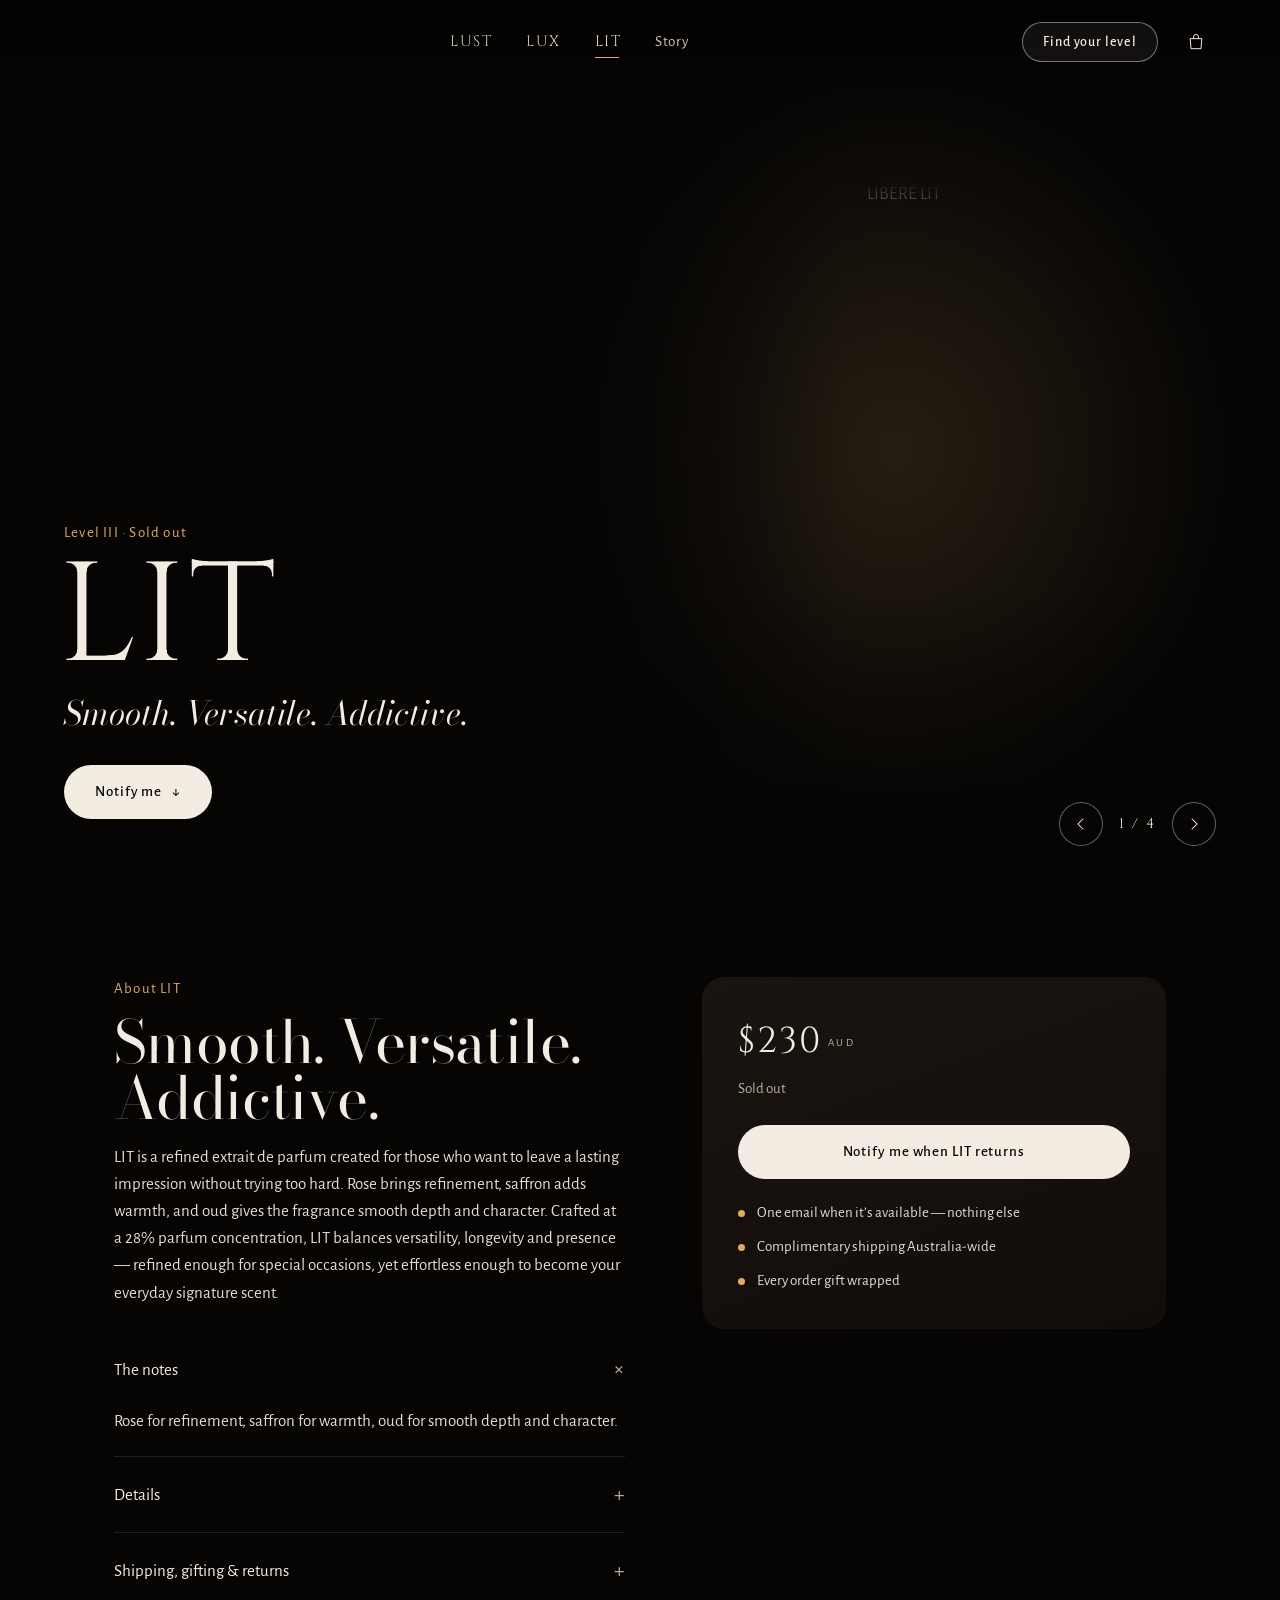
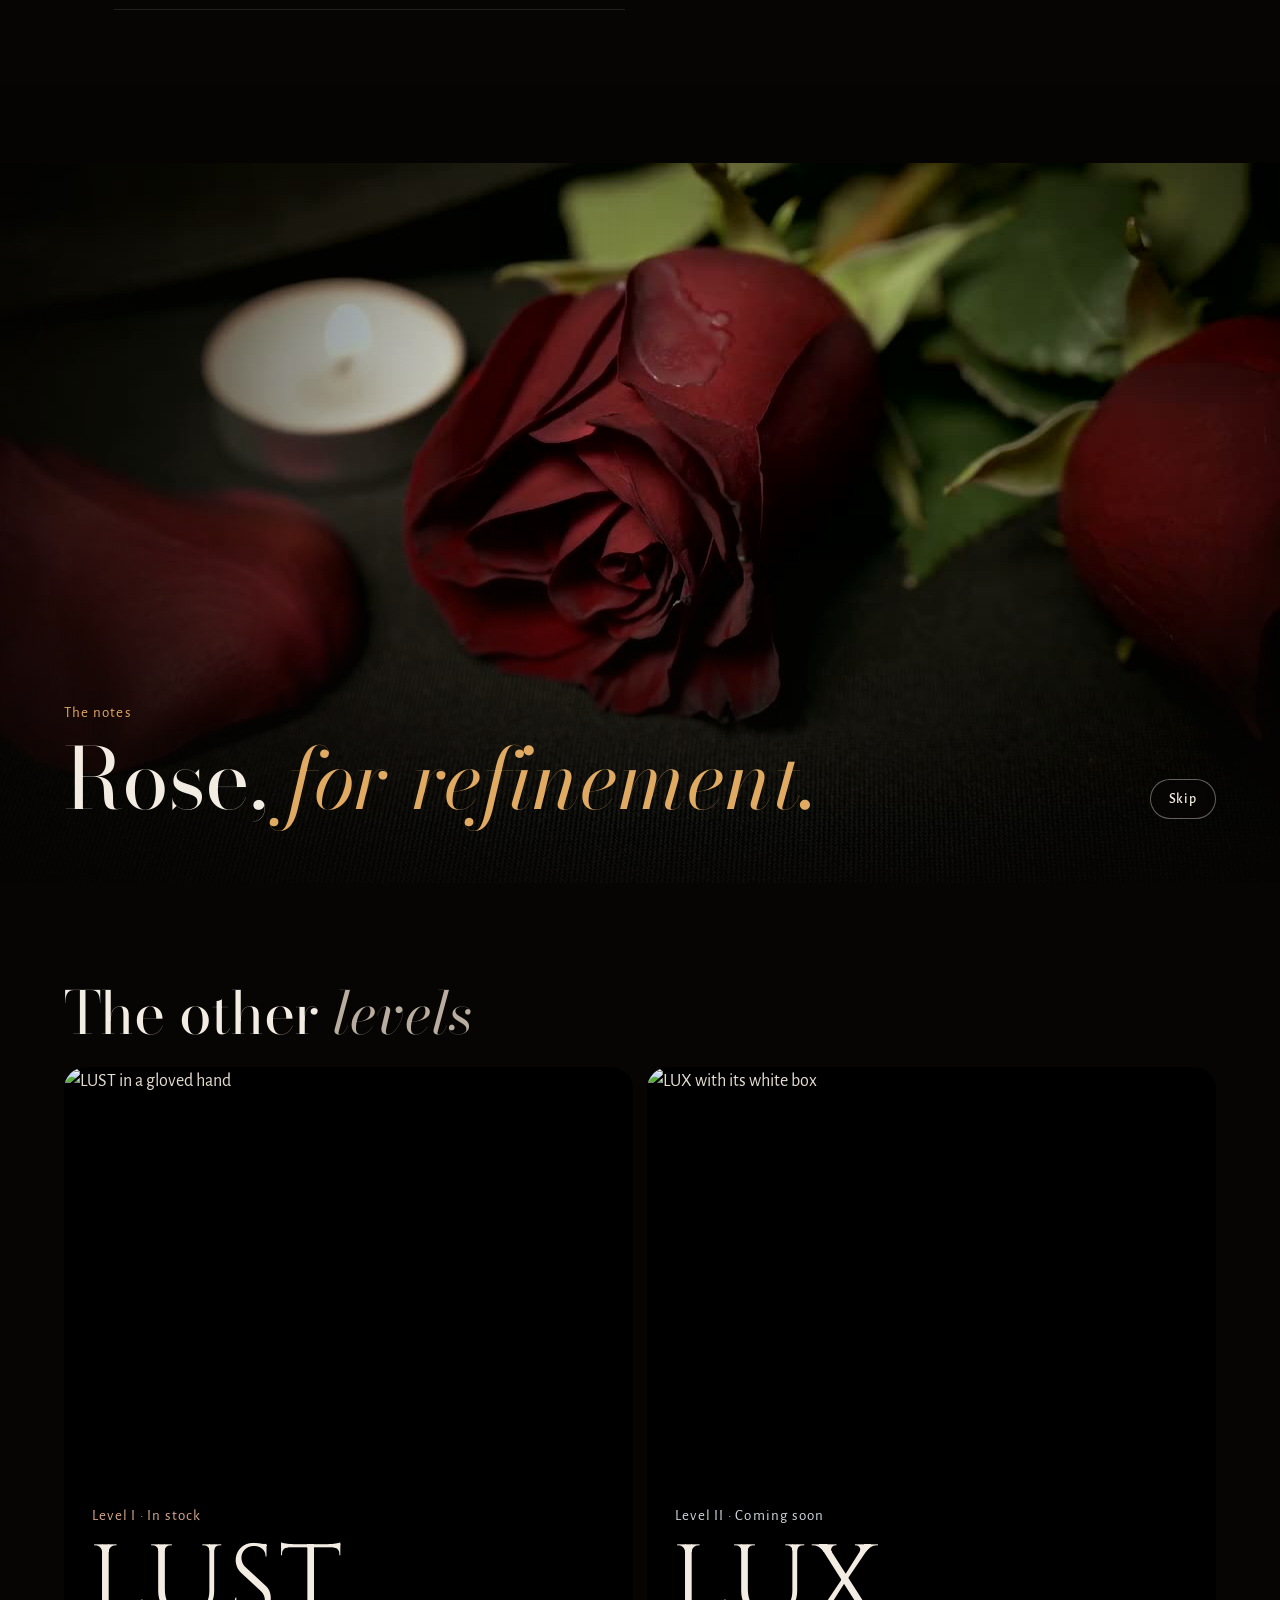
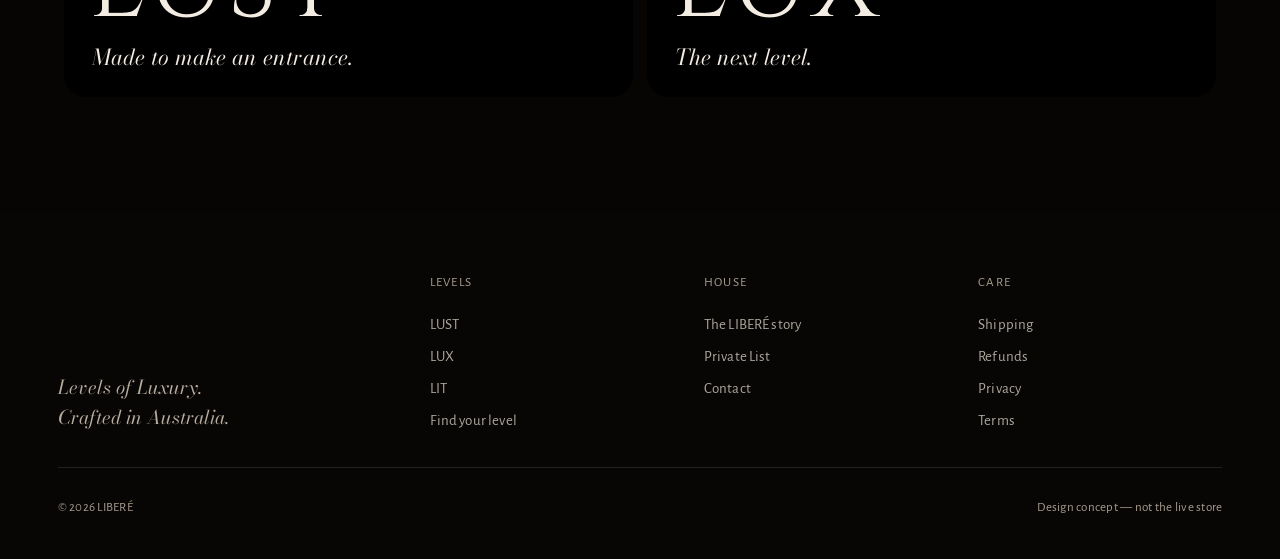
==== commit b9fb6f51: "Mobile gallery: no halo, bottles whole, photos framed on the bottle" ====
--- a/lit.html
+++ b/lit.html
@@ -11,8 +11,8 @@
 <link rel="preconnect" href="https://fonts.gstatic.com" crossorigin>
 <link href="https://fonts.googleapis.com/css2?family=Bodoni+Moda:ital,opsz,wght@0,6..96,400;0,6..96,500;1,6..96,400&family=Alegreya+Sans:wght@400;500;700&family=Cinzel:wght@400;500&display=swap" rel="stylesheet">
 <link rel="preload" as="image" href="https://libere.com.au/cdn/shop/files/DSC01627-Enhanced-NR.jpg?v=1786964792&width=1800">
-<link rel="stylesheet" href="assets/site.css?v=1794880381">
-<link rel="stylesheet" href="assets/cinema.css?v=1794880381">
+<link rel="stylesheet" href="assets/site.css?v=1794880888">
+<link rel="stylesheet" href="assets/cinema.css?v=1794880888">
 </head>
 <body class="cine" data-level="lit">
 
@@ -56,7 +56,7 @@
 <main>
 
 <section class="panel in split pdp-hero" data-level="lit">
-  <div class="hg" id="hg" tabindex="0" aria-roledescription="carousel" aria-label="LIT images"><button class="hs pk cur" type="button" data-i="0" aria-label="View image 1 of 4 full screen"><img src="https://libere.com.au/cdn/shop/files/F81FF836-EEA6-48CB-A019-D5317E953A60.png?v=1787125360&width=1800" alt="LIBERÉ LIT" decoding="async" style="--ar:1/1;--fp:50% 45%"></button><button class="hs" type="button" data-i="1" aria-label="View image 2 of 4 full screen"><img src="https://libere.com.au/cdn/shop/files/DSC01627-Enhanced-NR.jpg?v=1786964792&width=1800" alt="LIT in a white glove" decoding="async" fetchpriority="low" style="--ar:2/3;--fp:48% 60%"></button><button class="hs pk" type="button" data-i="2" aria-label="View image 3 of 4 full screen"><img src="https://libere.com.au/cdn/shop/files/IMG-0024.png?v=1787223279&width=1800" alt="LIT with its box" decoding="async" fetchpriority="low" style="--ar:4/5;--fp:50% 45%"></button><button class="hs" type="button" data-i="3" aria-label="View image 4 of 4 full screen"><img src="https://libere.com.au/cdn/shop/files/DSC01608-Enhanced-NR.jpg?v=1786964887&width=1800" alt="Wearing LIT, white gloves and grey suit" decoding="async" fetchpriority="low" style="--ar:2/3;--fp:50% 52%"></button></div>
+  <div class="hg" id="hg" tabindex="0" aria-roledescription="carousel" aria-label="LIT images"><button class="hs pk cur" type="button" data-i="0" aria-label="View image 1 of 4 full screen"><img src="https://libere.com.au/cdn/shop/files/F81FF836-EEA6-48CB-A019-D5317E953A60.png?v=1787125360&width=1800" alt="LIBERÉ LIT" decoding="async" style="--ar:1/1;--fp:50% 45%"></button><button class="hs" type="button" data-i="1" aria-label="View image 2 of 4 full screen"><img src="https://libere.com.au/cdn/shop/files/DSC01627-Enhanced-NR.jpg?v=1786964792&width=1800" alt="LIT in a white glove" decoding="async" fetchpriority="low" style="--ar:2/3;--fp:48% 90%"></button><button class="hs pk" type="button" data-i="2" aria-label="View image 3 of 4 full screen"><img src="https://libere.com.au/cdn/shop/files/IMG-0024.png?v=1787223279&width=1800" alt="LIT with its box" decoding="async" fetchpriority="low" style="--ar:4/5;--fp:50% 45%"></button><button class="hs" type="button" data-i="3" aria-label="View image 4 of 4 full screen"><img src="https://libere.com.au/cdn/shop/files/DSC01608-Enhanced-NR.jpg?v=1786964887&width=1800" alt="Wearing LIT, white gloves and grey suit" decoding="async" fetchpriority="low" style="--ar:2/3;--fp:50% 62%"></button></div>
   <div class="hg-ctl"><button class="hg-prev" type="button" aria-label="Previous image"><svg viewBox="0 0 24 24"><path d="M15 5l-7 7 7 7"/></svg></button><span id="hgCount">1 / 4</span><button class="hg-next" type="button" aria-label="Next image"><svg viewBox="0 0 24 24"><path d="M9 5l7 7-7 7"/></svg></button></div>
   <div class="panel-in">
     <div class="hg-dots" aria-hidden="true"><i class="on"></i><i></i><i></i><i></i></div>
@@ -117,9 +117,9 @@
   <p class="lb-count" id="lbCount"></p>
   <p class="lb-hint">Pinch or double-tap to zoom</p>
 </div>
-<script src="assets/shop.js?v=1794880381"></script>
-<script src="assets/cinema.js?v=1794880381"></script>
-<script src="assets/gallery.js?v=1794880381"></script>
-<script src="assets/film.js?v=1794880381"></script>
+<script src="assets/shop.js?v=1794880888"></script>
+<script src="assets/cinema.js?v=1794880888"></script>
+<script src="assets/gallery.js?v=1794880888"></script>
+<script src="assets/film.js?v=1794880888"></script>
 </body>
 </html>
--- a/assets/cinema.css
+++ b/assets/cinema.css
@@ -594,3 +594,25 @@
 }
 @media (max-width:860px){.pdp-hero .hg{-webkit-mask-image:linear-gradient(180deg,transparent 0,#000 6%,#000 84%,transparent);mask-image:linear-gradient(180deg,transparent 0,#000 6%,#000 84%,transparent)}}
 @media (max-width:860px){.pdp-hero .hg{-webkit-mask-image:linear-gradient(180deg,transparent 0,#000 10%,#000 84%,transparent);mask-image:linear-gradient(180deg,transparent 0,#000 10%,#000 84%,transparent)}}
+
+/* =====================================================================
+   PRODUCT GALLERY v3 (from real-phone review)
+   ===================================================================== */
+/* studio shots: their near-black backdrop melts into the page (no halo), the bottle sits high and whole */
+.pdp-hero .hs.pk{background:#060504}
+.pdp-hero .hs.pk img{mix-blend-mode:lighten;filter:contrast(1.12) brightness(.94);
+  -webkit-mask-image:radial-gradient(closest-side,#000 78%,transparent);mask-image:radial-gradient(closest-side,#000 78%,transparent)}
+.pdp-hero[data-level="lust"]{--glow:rgba(217,168,140,.16)}
+.pdp-hero[data-level="lux"]{--glow:rgba(207,217,223,.12)}
+.pdp-hero[data-level="lit"]{--glow:rgba(224,170,98,.15)}
+@media (max-width:860px){
+  .pdp-hero .hs.pk{place-items:start center;padding-top:3%}
+  .pdp-hero .hs.pk img{height:80%;max-width:86%}
+  /* photos: a soft shade at the top so bright skies never meet the header in a hard line */
+  .pdp-hero .hs:not(.pk)::after{content:"";position:absolute;inset:0;pointer-events:none;
+    background:linear-gradient(180deg,rgba(6,5,4,.6),rgba(6,5,4,0) 26%)}
+  .pdp-hero .hg{-webkit-mask-image:linear-gradient(180deg,#000 88%,transparent);mask-image:linear-gradient(180deg,#000 88%,transparent)}
+  /* a step smaller name gives the photographs more height */
+  .pdp-hero .huge{font-size:16vw}
+  .pdp-hero .line{margin-top:10px}
+}
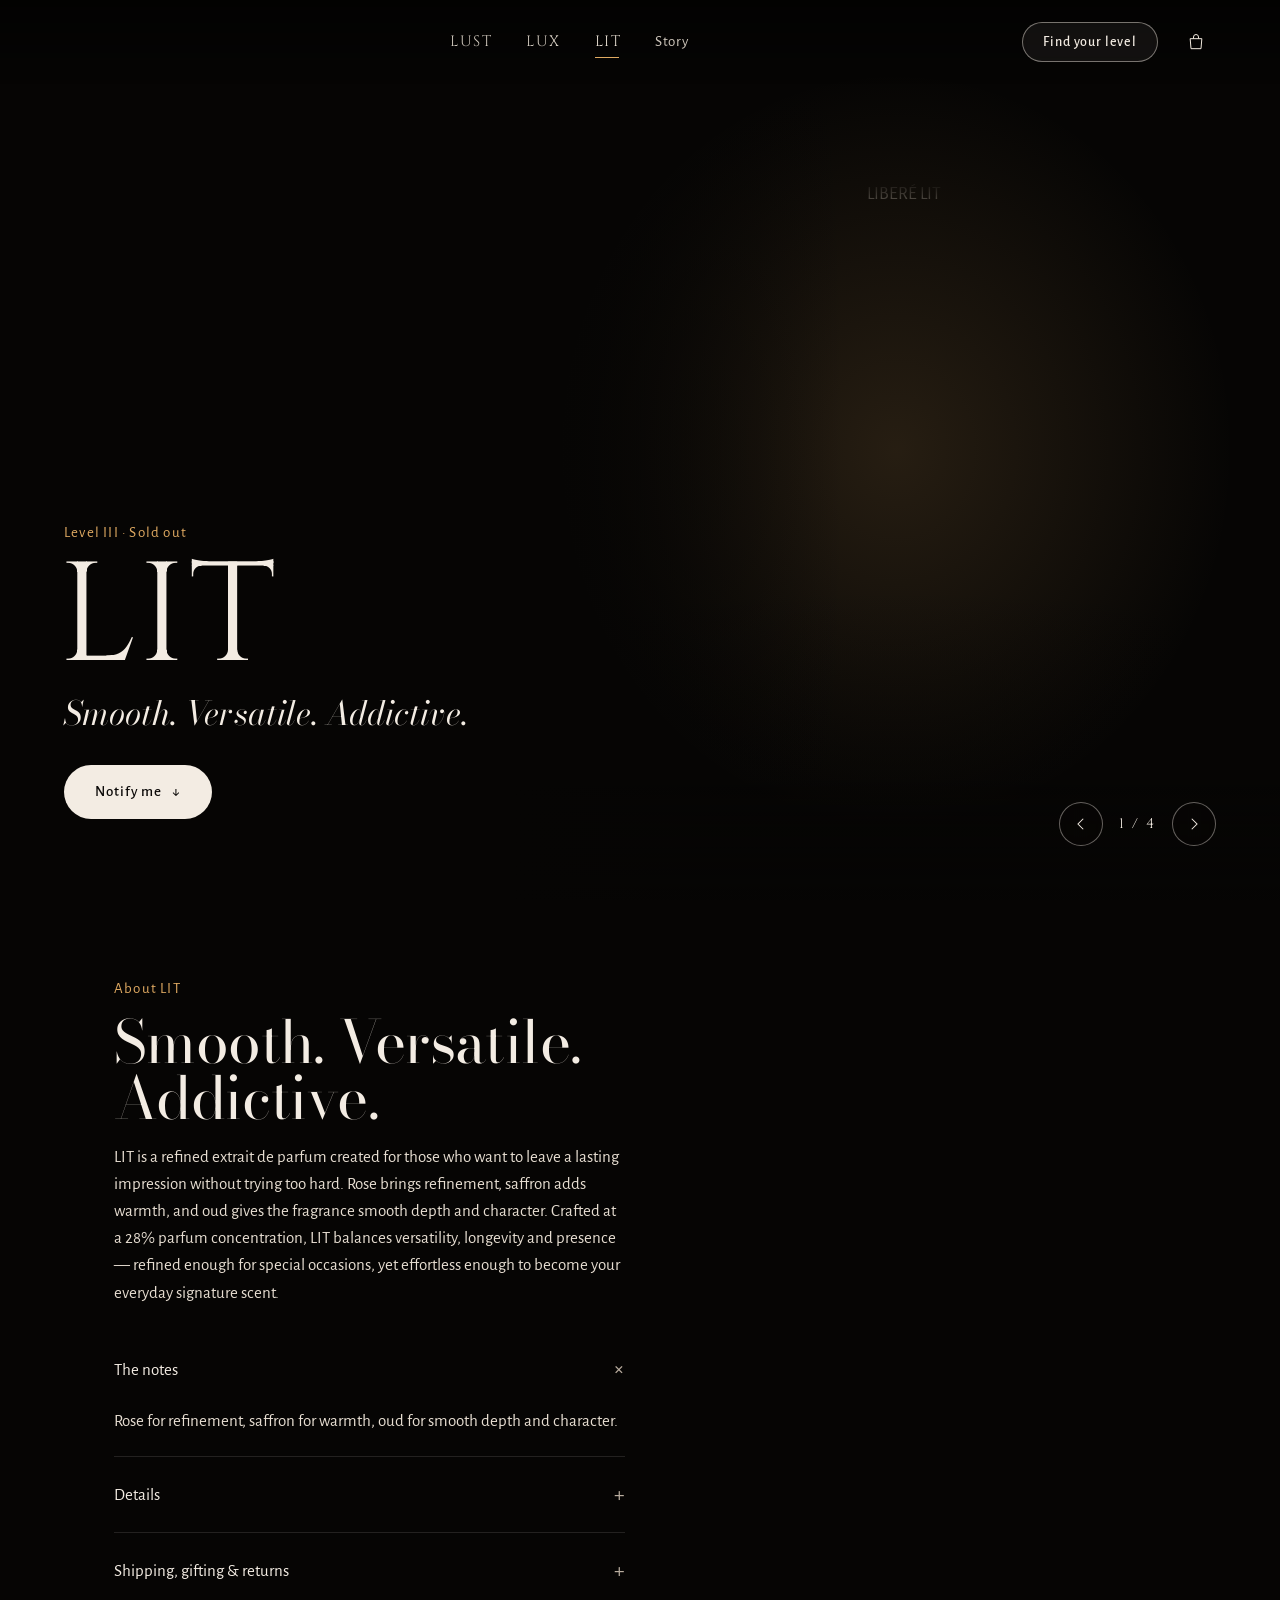
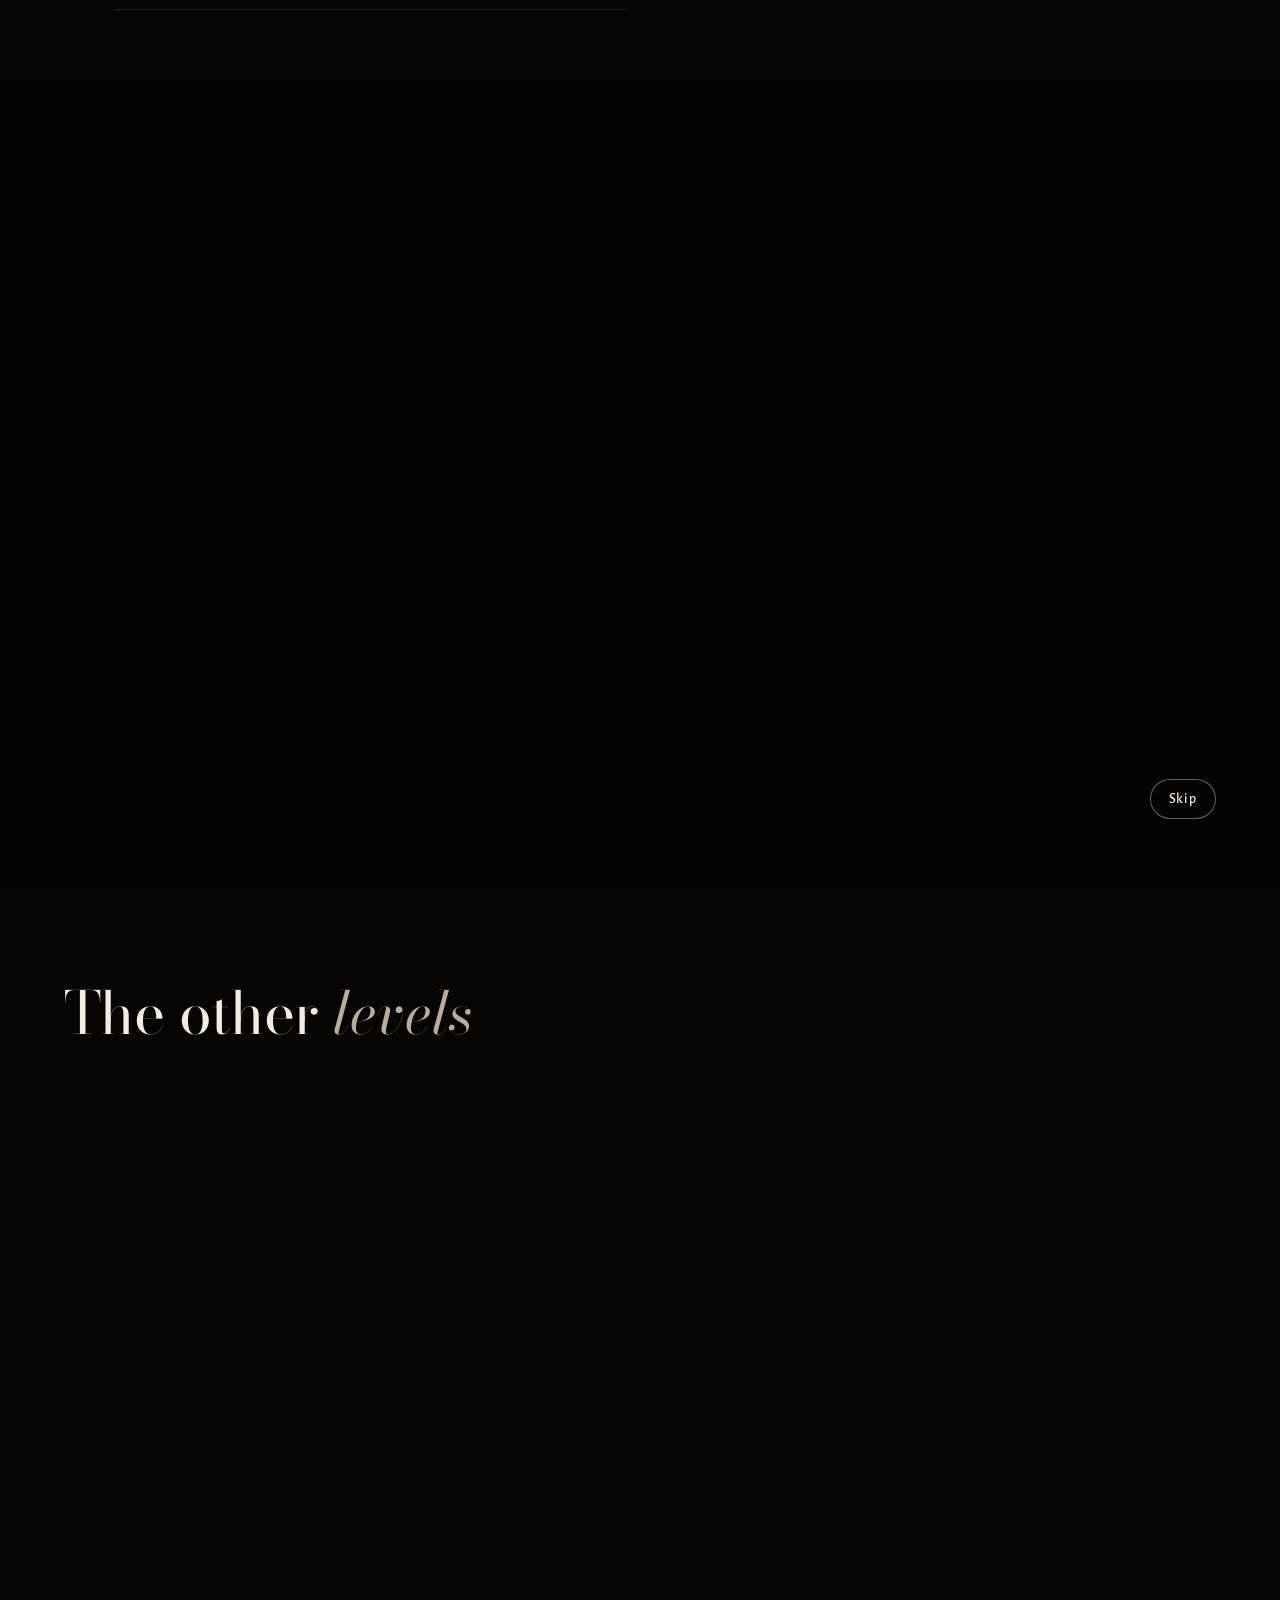
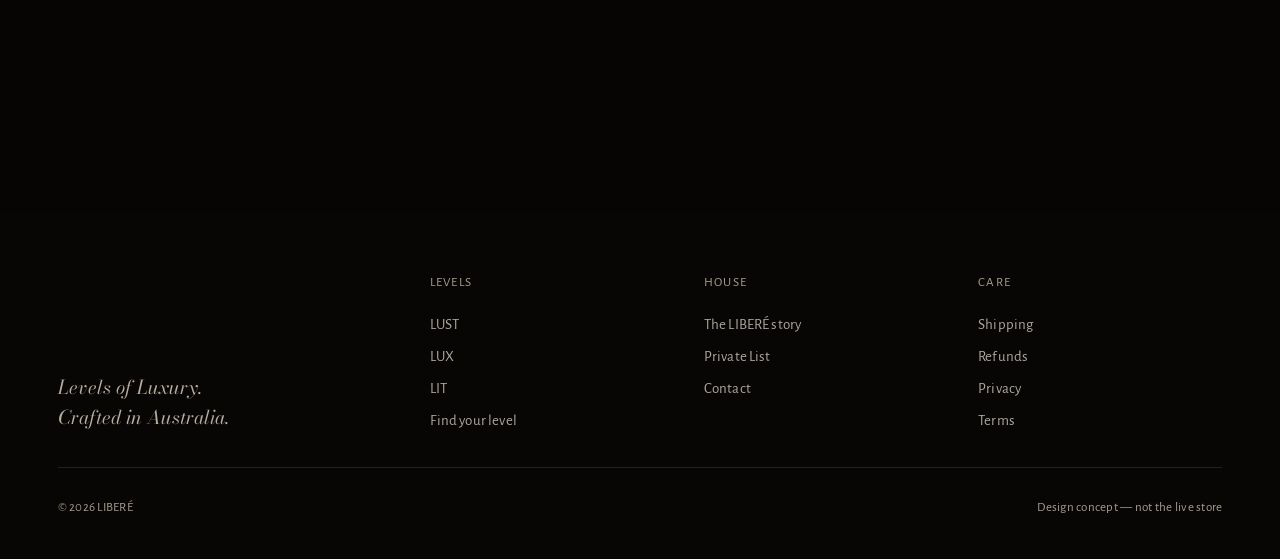
==== commit 5de2035b: "Gallery images sized from the measured frame: nothing cropped on any screen" ====
--- a/lit.html
+++ b/lit.html
@@ -11,8 +11,8 @@
 <link rel="preconnect" href="https://fonts.gstatic.com" crossorigin>
 <link href="https://fonts.googleapis.com/css2?family=Bodoni+Moda:ital,opsz,wght@0,6..96,400;0,6..96,500;1,6..96,400&family=Alegreya+Sans:wght@400;500;700&family=Cinzel:wght@400;500&display=swap" rel="stylesheet">
 <link rel="preload" as="image" href="https://libere.com.au/cdn/shop/files/DSC01627-Enhanced-NR.jpg?v=1786964792&width=1800">
-<link rel="stylesheet" href="assets/site.css?v=1794880888">
-<link rel="stylesheet" href="assets/cinema.css?v=1794880888">
+<link rel="stylesheet" href="assets/site.css?v=1794881256">
+<link rel="stylesheet" href="assets/cinema.css?v=1794881256">
 </head>
 <body class="cine" data-level="lit">
 
@@ -117,9 +117,9 @@
   <p class="lb-count" id="lbCount"></p>
   <p class="lb-hint">Pinch or double-tap to zoom</p>
 </div>
-<script src="assets/shop.js?v=1794880888"></script>
-<script src="assets/cinema.js?v=1794880888"></script>
-<script src="assets/gallery.js?v=1794880888"></script>
-<script src="assets/film.js?v=1794880888"></script>
+<script src="assets/shop.js?v=1794881256"></script>
+<script src="assets/cinema.js?v=1794881256"></script>
+<script src="assets/gallery.js?v=1794881256"></script>
+<script src="assets/film.js?v=1794881256"></script>
 </body>
 </html>
--- a/assets/cinema.css
+++ b/assets/cinema.css
@@ -616,3 +616,17 @@
   .pdp-hero .huge{font-size:16vw}
   .pdp-hero .line{margin-top:10px}
 }
+
+/* phones: lifestyle photos are shown WHOLE (the frame is wider than the portrait photos), centred, sides feathered:
+   nothing can ever be cropped off, on any phone */
+@media (max-width:860px){
+  .pdp-hero .hs:not(.pk) img{width:auto;height:100%;max-width:100%;object-fit:cover;
+    -webkit-mask-image:linear-gradient(90deg,transparent,#000 14%,#000 86%,transparent);mask-image:linear-gradient(90deg,transparent,#000 14%,#000 86%,transparent)}
+  .pdp-hero .hs:not(.pk)::after{display:none}
+  .pdp-hero .hg{-webkit-mask-image:linear-gradient(180deg,transparent 0,#000 5%,#000 92%,transparent);mask-image:linear-gradient(180deg,transparent 0,#000 5%,#000 92%,transparent)}
+}
+/* phones: every image sized from the measured frame height (--fh, set by gallery.js) */
+@media (max-width:860px){
+  .pdp-hero .hs:not(.pk) img{height:var(--fh,56svh);max-height:none}
+  .pdp-hero .hs.pk img{height:calc(var(--fh,56svh) * .82);max-height:none}
+}
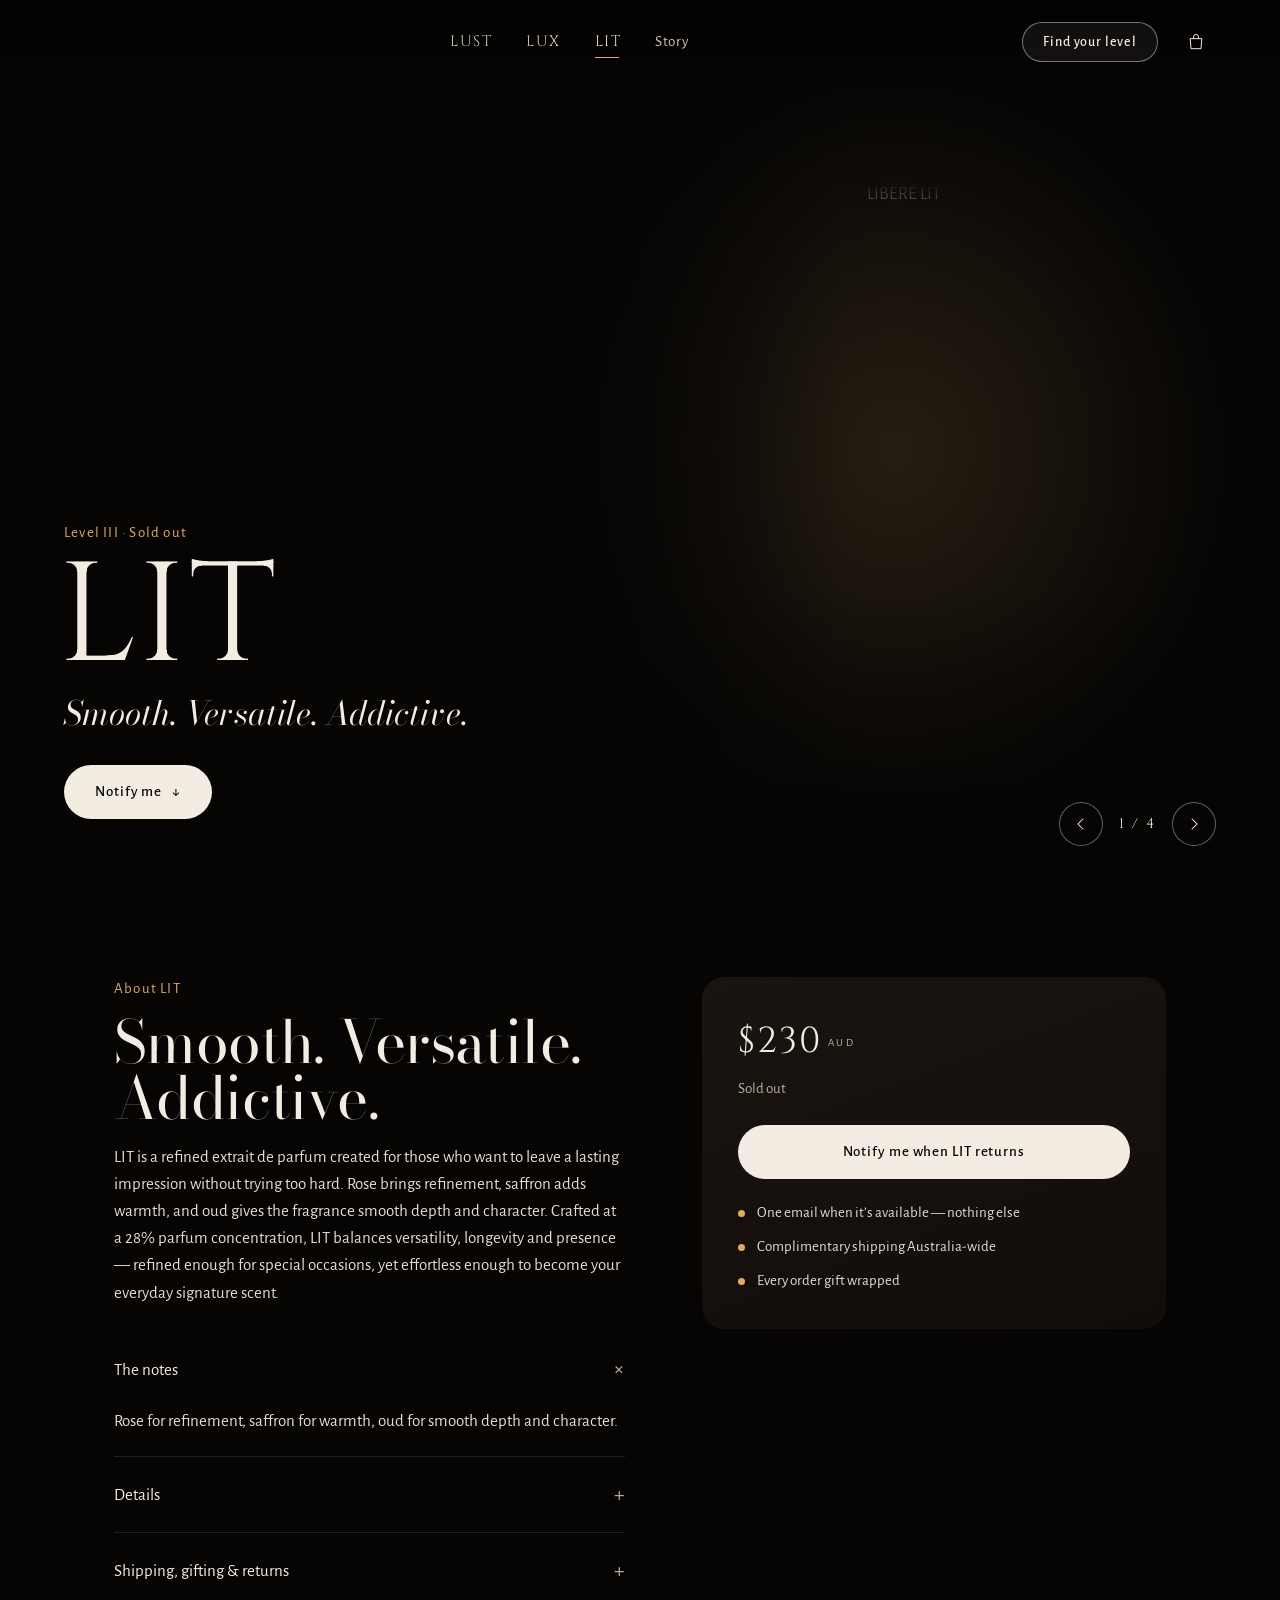
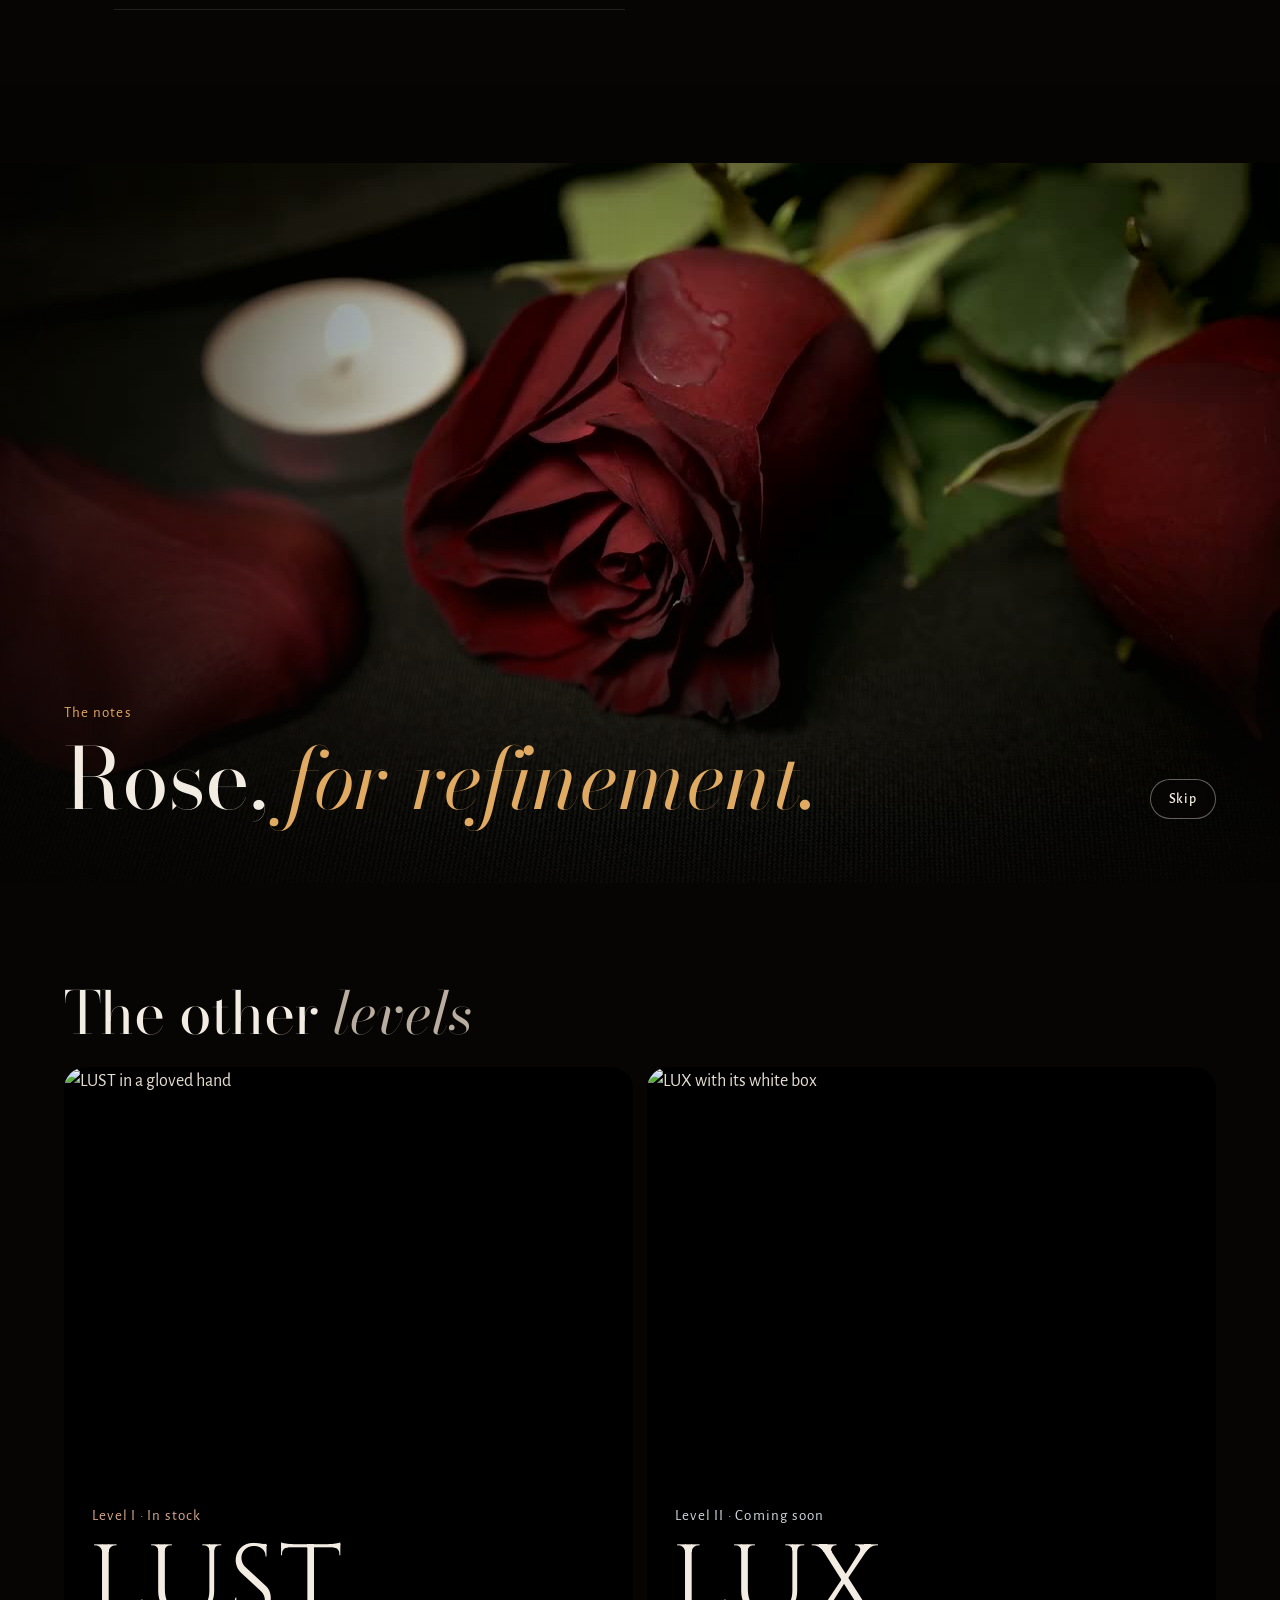
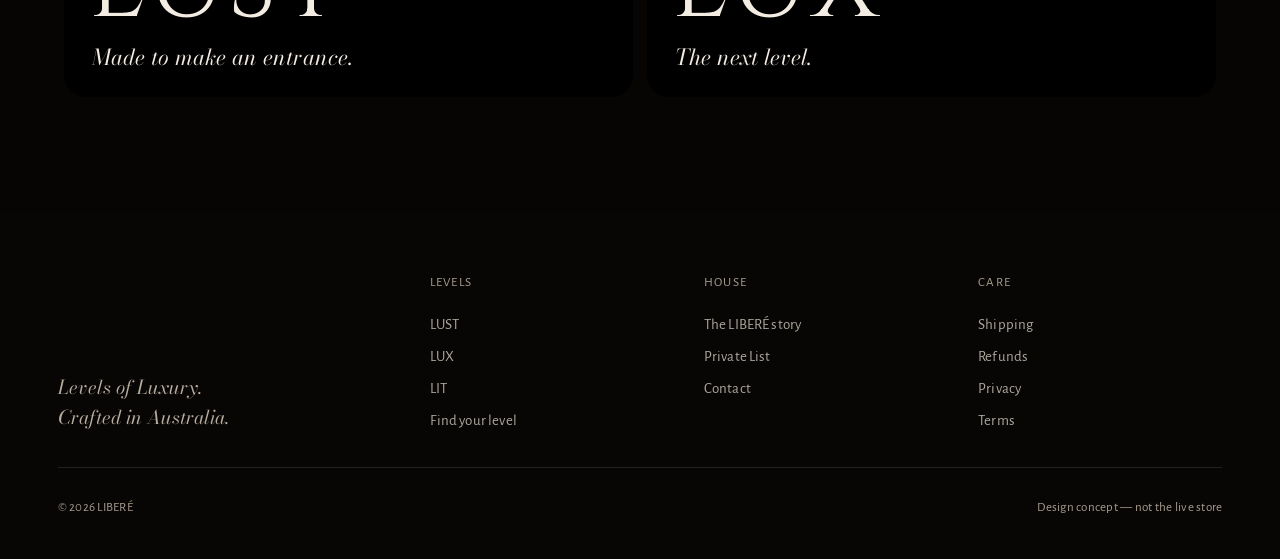
==== commit 7dd2ceb3: "Slightly larger gallery images on phones" ====
--- a/lit.html
+++ b/lit.html
@@ -11,8 +11,8 @@
 <link rel="preconnect" href="https://fonts.gstatic.com" crossorigin>
 <link href="https://fonts.googleapis.com/css2?family=Bodoni+Moda:ital,opsz,wght@0,6..96,400;0,6..96,500;1,6..96,400&family=Alegreya+Sans:wght@400;500;700&family=Cinzel:wght@400;500&display=swap" rel="stylesheet">
 <link rel="preload" as="image" href="https://libere.com.au/cdn/shop/files/DSC01627-Enhanced-NR.jpg?v=1786964792&width=1800">
-<link rel="stylesheet" href="assets/site.css?v=1794881256">
-<link rel="stylesheet" href="assets/cinema.css?v=1794881256">
+<link rel="stylesheet" href="assets/site.css?v=1794882735">
+<link rel="stylesheet" href="assets/cinema.css?v=1794882735">
 </head>
 <body class="cine" data-level="lit">
 
@@ -117,9 +117,9 @@
   <p class="lb-count" id="lbCount"></p>
   <p class="lb-hint">Pinch or double-tap to zoom</p>
 </div>
-<script src="assets/shop.js?v=1794881256"></script>
-<script src="assets/cinema.js?v=1794881256"></script>
-<script src="assets/gallery.js?v=1794881256"></script>
-<script src="assets/film.js?v=1794881256"></script>
+<script src="assets/shop.js?v=1794882735"></script>
+<script src="assets/cinema.js?v=1794882735"></script>
+<script src="assets/gallery.js?v=1794882735"></script>
+<script src="assets/film.js?v=1794882735"></script>
 </body>
 </html>
--- a/assets/cinema.css
+++ b/assets/cinema.css
@@ -630,3 +630,9 @@
   .pdp-hero .hs:not(.pk) img{height:var(--fh,56svh);max-height:none}
   .pdp-hero .hs.pk img{height:calc(var(--fh,56svh) * .82);max-height:none}
 }
+/* phones, a touch larger: studio shots to 92% of the frame; photos 110% tall, trimming only empty background top and bottom */
+@media (max-width:860px){
+  .pdp-hero .hs.pk img{height:calc(var(--fh,56svh) * .92)}
+  .pdp-hero .hs.pk{padding-top:0;place-items:center}
+  .pdp-hero .hs:not(.pk) img{height:calc(var(--fh,56svh) * 1.1)}
+}
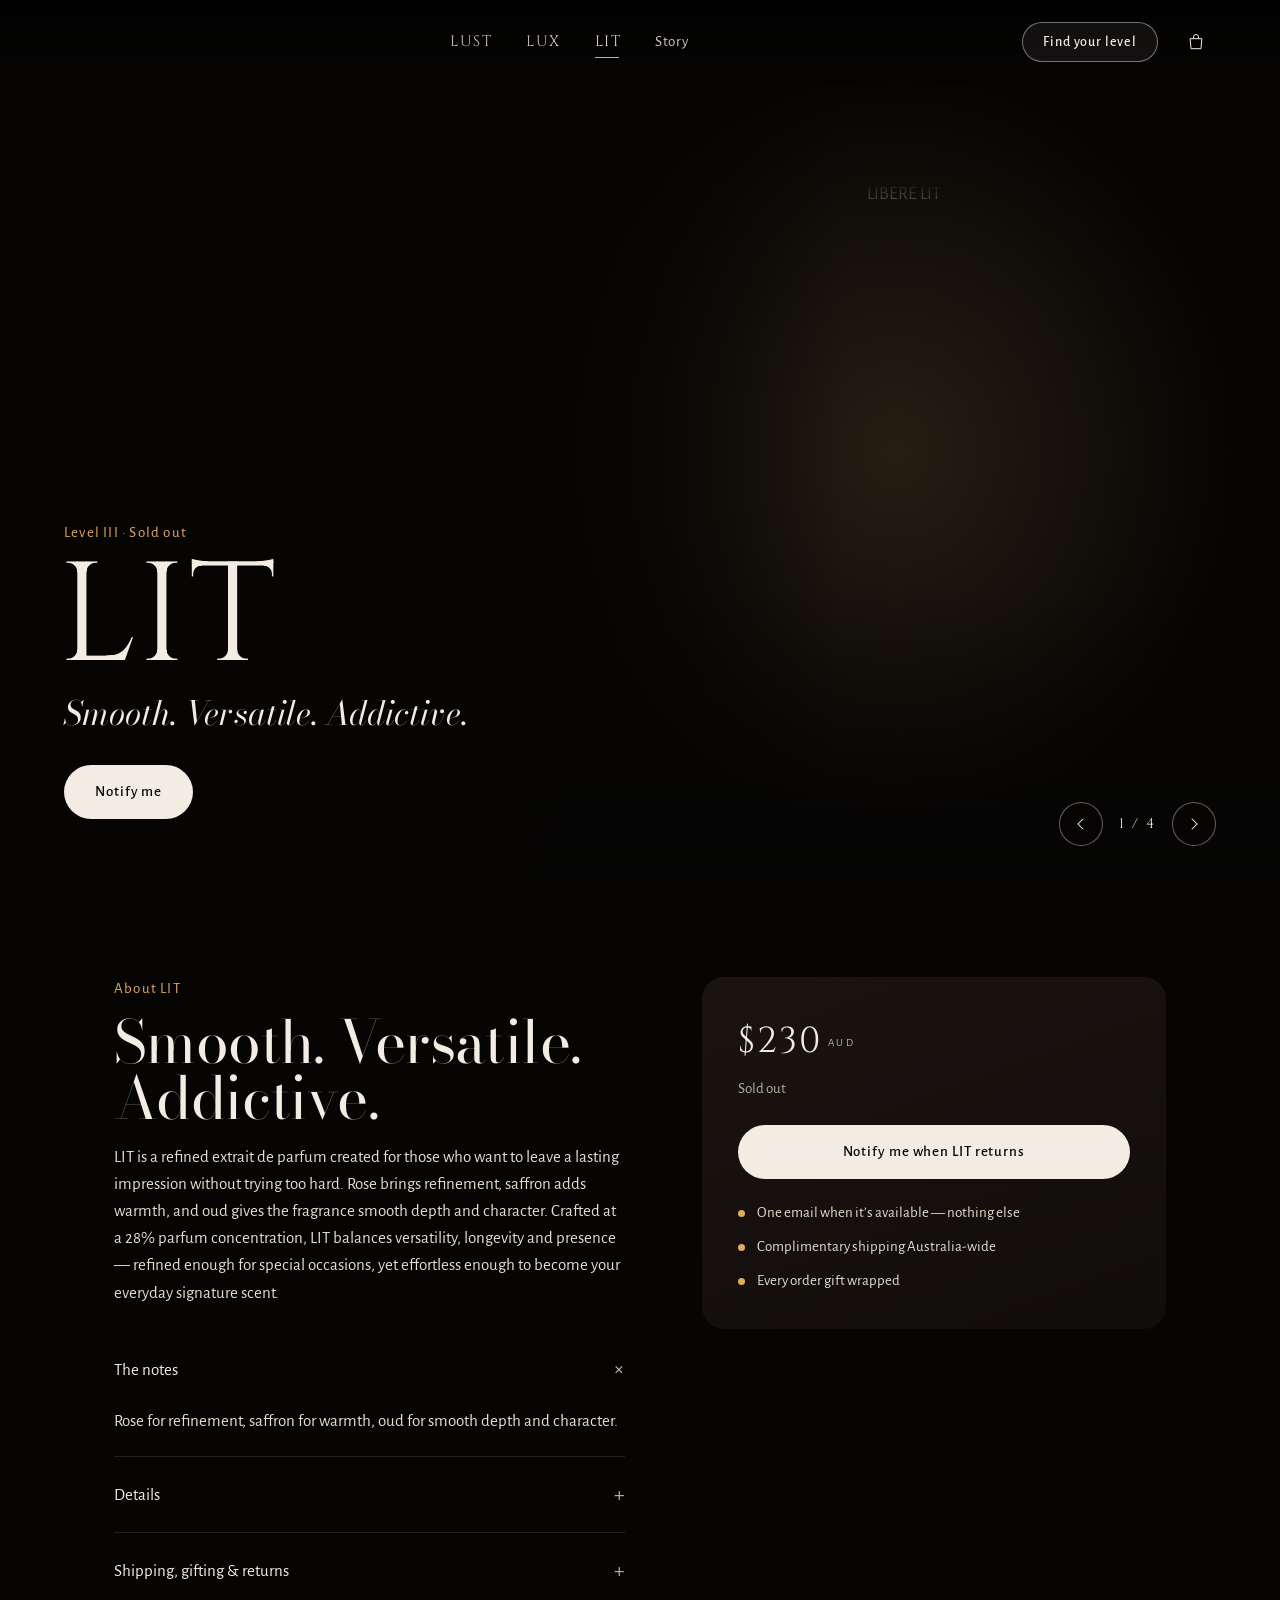
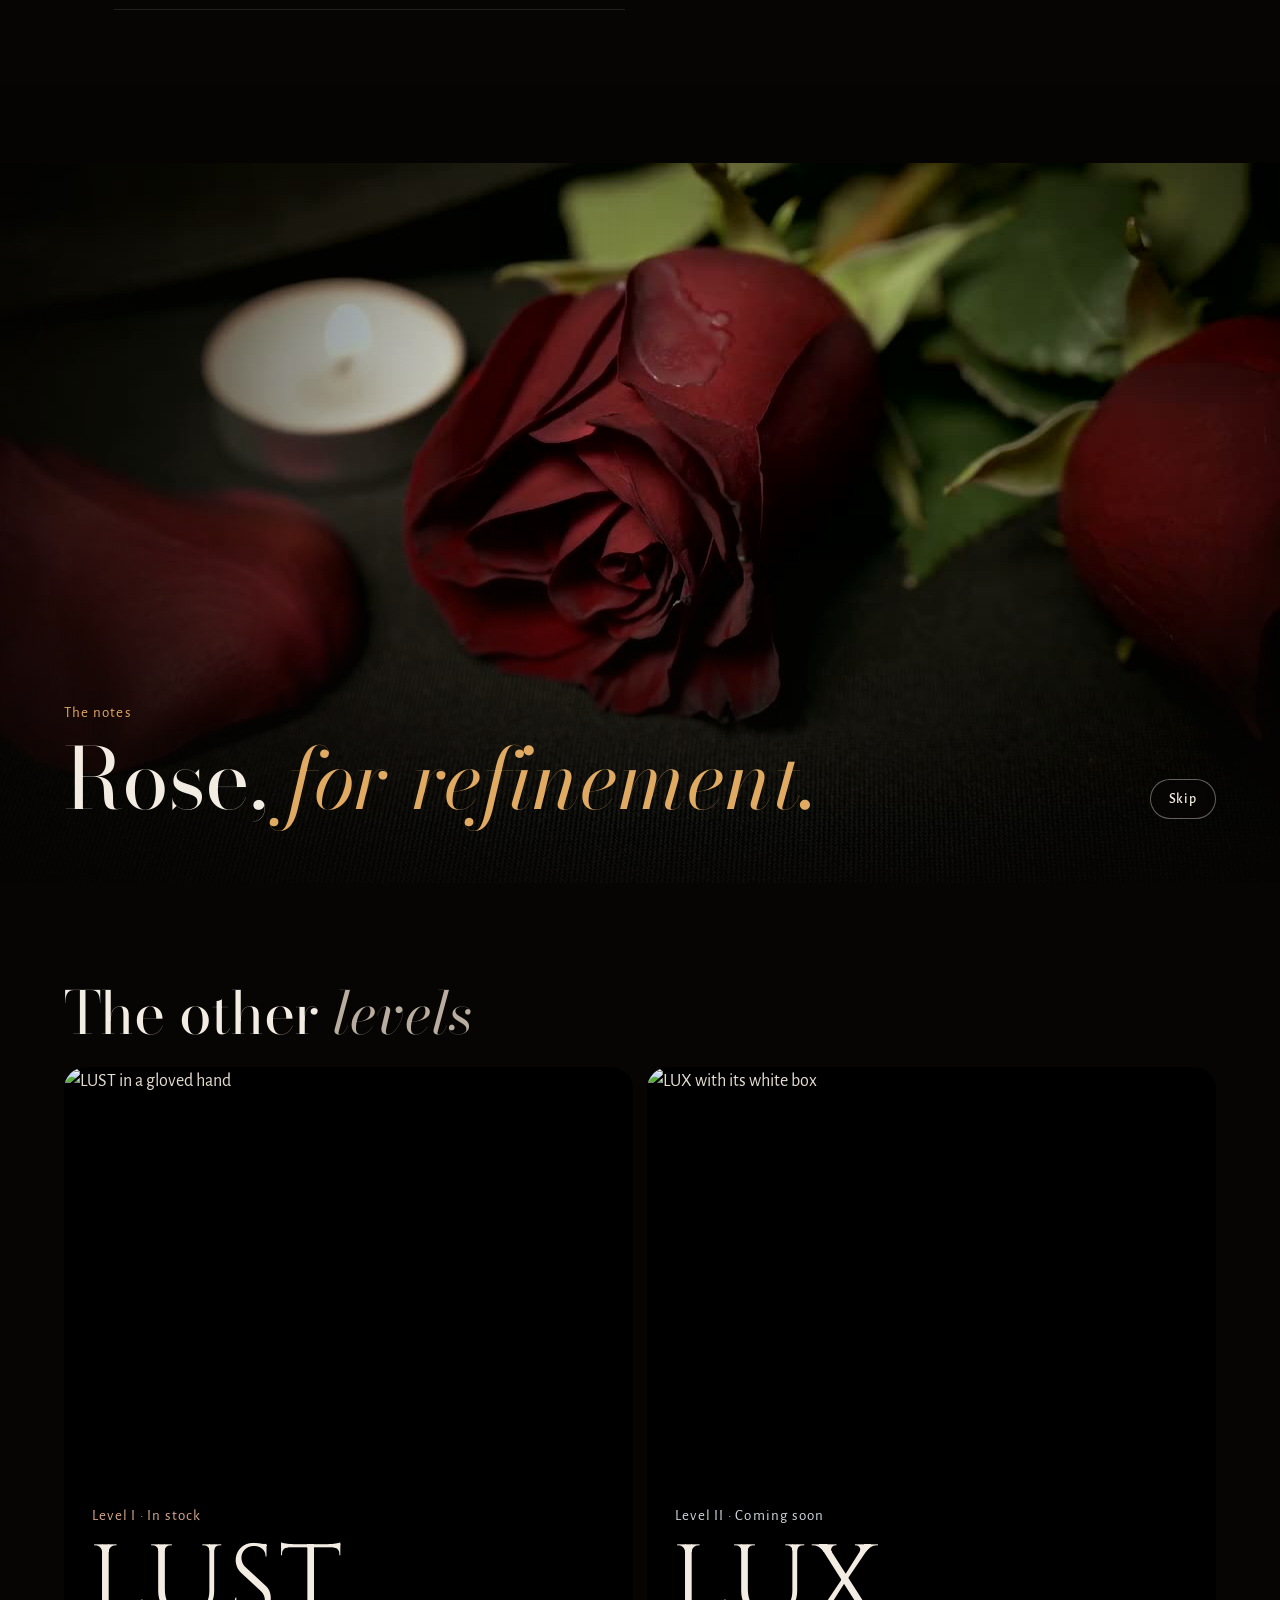
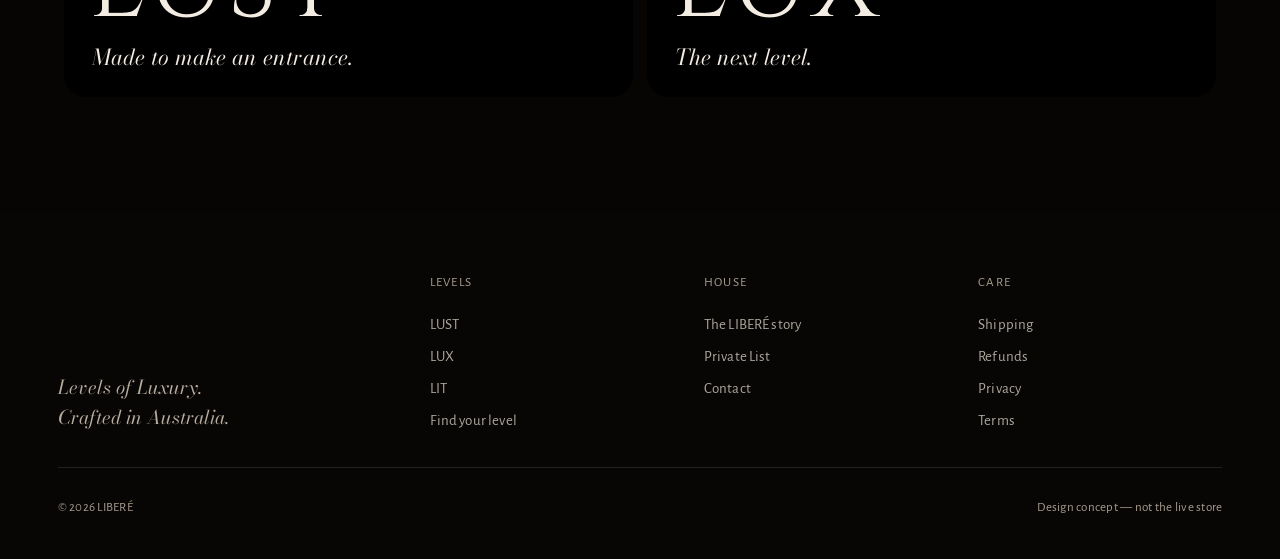
==== commit 00240689: "LUX bottle fits; hero buttons add to bag / open sign-up directly" ====
--- a/lit.html
+++ b/lit.html
@@ -11,8 +11,8 @@
 <link rel="preconnect" href="https://fonts.gstatic.com" crossorigin>
 <link href="https://fonts.googleapis.com/css2?family=Bodoni+Moda:ital,opsz,wght@0,6..96,400;0,6..96,500;1,6..96,400&family=Alegreya+Sans:wght@400;500;700&family=Cinzel:wght@400;500&display=swap" rel="stylesheet">
 <link rel="preload" as="image" href="https://libere.com.au/cdn/shop/files/DSC01627-Enhanced-NR.jpg?v=1786964792&width=1800">
-<link rel="stylesheet" href="assets/site.css?v=1794882735">
-<link rel="stylesheet" href="assets/cinema.css?v=1794882735">
+<link rel="stylesheet" href="assets/site.css?v=1794884560">
+<link rel="stylesheet" href="assets/cinema.css?v=1794884560">
 </head>
 <body class="cine" data-level="lit">
 
@@ -56,14 +56,14 @@
 <main>
 
 <section class="panel in split pdp-hero" data-level="lit">
-  <div class="hg" id="hg" tabindex="0" aria-roledescription="carousel" aria-label="LIT images"><button class="hs pk cur" type="button" data-i="0" aria-label="View image 1 of 4 full screen"><img src="https://libere.com.au/cdn/shop/files/F81FF836-EEA6-48CB-A019-D5317E953A60.png?v=1787125360&width=1800" alt="LIBERÉ LIT" decoding="async" style="--ar:1/1;--fp:50% 45%"></button><button class="hs" type="button" data-i="1" aria-label="View image 2 of 4 full screen"><img src="https://libere.com.au/cdn/shop/files/DSC01627-Enhanced-NR.jpg?v=1786964792&width=1800" alt="LIT in a white glove" decoding="async" fetchpriority="low" style="--ar:2/3;--fp:48% 90%"></button><button class="hs pk" type="button" data-i="2" aria-label="View image 3 of 4 full screen"><img src="https://libere.com.au/cdn/shop/files/IMG-0024.png?v=1787223279&width=1800" alt="LIT with its box" decoding="async" fetchpriority="low" style="--ar:4/5;--fp:50% 45%"></button><button class="hs" type="button" data-i="3" aria-label="View image 4 of 4 full screen"><img src="https://libere.com.au/cdn/shop/files/DSC01608-Enhanced-NR.jpg?v=1786964887&width=1800" alt="Wearing LIT, white gloves and grey suit" decoding="async" fetchpriority="low" style="--ar:2/3;--fp:50% 62%"></button></div>
+  <div class="hg" id="hg" tabindex="0" aria-roledescription="carousel" aria-label="LIT images"><button class="hs pk cur" type="button" data-i="0" aria-label="View image 1 of 4 full screen"><img src="https://libere.com.au/cdn/shop/files/F81FF836-EEA6-48CB-A019-D5317E953A60.png?v=1787125360&width=1800" alt="LIBERÉ LIT" decoding="async" style="--ar:1/1;--fp:50% 45%;--zoom:1.04"></button><button class="hs" type="button" data-i="1" aria-label="View image 2 of 4 full screen"><img src="https://libere.com.au/cdn/shop/files/DSC01627-Enhanced-NR.jpg?v=1786964792&width=1800" alt="LIT in a white glove" decoding="async" fetchpriority="low" style="--ar:2/3;--fp:48% 90%;--zoom:1"></button><button class="hs pk" type="button" data-i="2" aria-label="View image 3 of 4 full screen"><img src="https://libere.com.au/cdn/shop/files/IMG-0024.png?v=1787223279&width=1800" alt="LIT with its box" decoding="async" fetchpriority="low" style="--ar:4/5;--fp:50% 45%;--zoom:1.0"></button><button class="hs" type="button" data-i="3" aria-label="View image 4 of 4 full screen"><img src="https://libere.com.au/cdn/shop/files/DSC01608-Enhanced-NR.jpg?v=1786964887&width=1800" alt="Wearing LIT, white gloves and grey suit" decoding="async" fetchpriority="low" style="--ar:2/3;--fp:50% 62%;--zoom:1"></button></div>
   <div class="hg-ctl"><button class="hg-prev" type="button" aria-label="Previous image"><svg viewBox="0 0 24 24"><path d="M15 5l-7 7 7 7"/></svg></button><span id="hgCount">1 / 4</span><button class="hg-next" type="button" aria-label="Next image"><svg viewBox="0 0 24 24"><path d="M9 5l7 7-7 7"/></svg></button></div>
   <div class="panel-in">
     <div class="hg-dots" aria-hidden="true"><i class="on"></i><i></i><i></i><i></i></div>
     <p class="over">Level III · Sold out</p>
     <h1 class="huge">LIT</h1>
     <p class="line">Smooth. Versatile. Addictive.</p>
-    <div class="acts"><a class="pill solid" href="#buy">Notify me <span class="ar" aria-hidden="true">↓</span></a></div>
+    <div class="acts"><button class="pill solid" data-notify="lit">Notify me</button></div>
   </div>
 </section>
 <section class="buy" id="buy" data-level="lit">
@@ -117,9 +117,9 @@
   <p class="lb-count" id="lbCount"></p>
   <p class="lb-hint">Pinch or double-tap to zoom</p>
 </div>
-<script src="assets/shop.js?v=1794882735"></script>
-<script src="assets/cinema.js?v=1794882735"></script>
-<script src="assets/gallery.js?v=1794882735"></script>
-<script src="assets/film.js?v=1794882735"></script>
+<script src="assets/shop.js?v=1794884560"></script>
+<script src="assets/cinema.js?v=1794884560"></script>
+<script src="assets/gallery.js?v=1794884560"></script>
+<script src="assets/film.js?v=1794884560"></script>
 </body>
 </html>
--- a/assets/cinema.css
+++ b/assets/cinema.css
@@ -636,3 +636,9 @@
   .pdp-hero .hs.pk{padding-top:0;place-items:center}
   .pdp-hero .hs:not(.pk) img{height:calc(var(--fh,56svh) * 1.1)}
 }
+/* phones: studio shots zoom past their empty black padding (it blends into the page), so the bottle itself fills the frame */
+@media (max-width:860px){
+  .pdp-hero .hs.pk img{height:calc(var(--fh,56svh) * .92 * var(--zoom,1));max-width:none;width:auto}
+  .pdp-hero .hs:not(.pk) img{height:calc(var(--fh,56svh) * 1.2)}
+}
+@media (max-width:860px){.pdp-hero .hs.pk img{translate:0 -6%}}
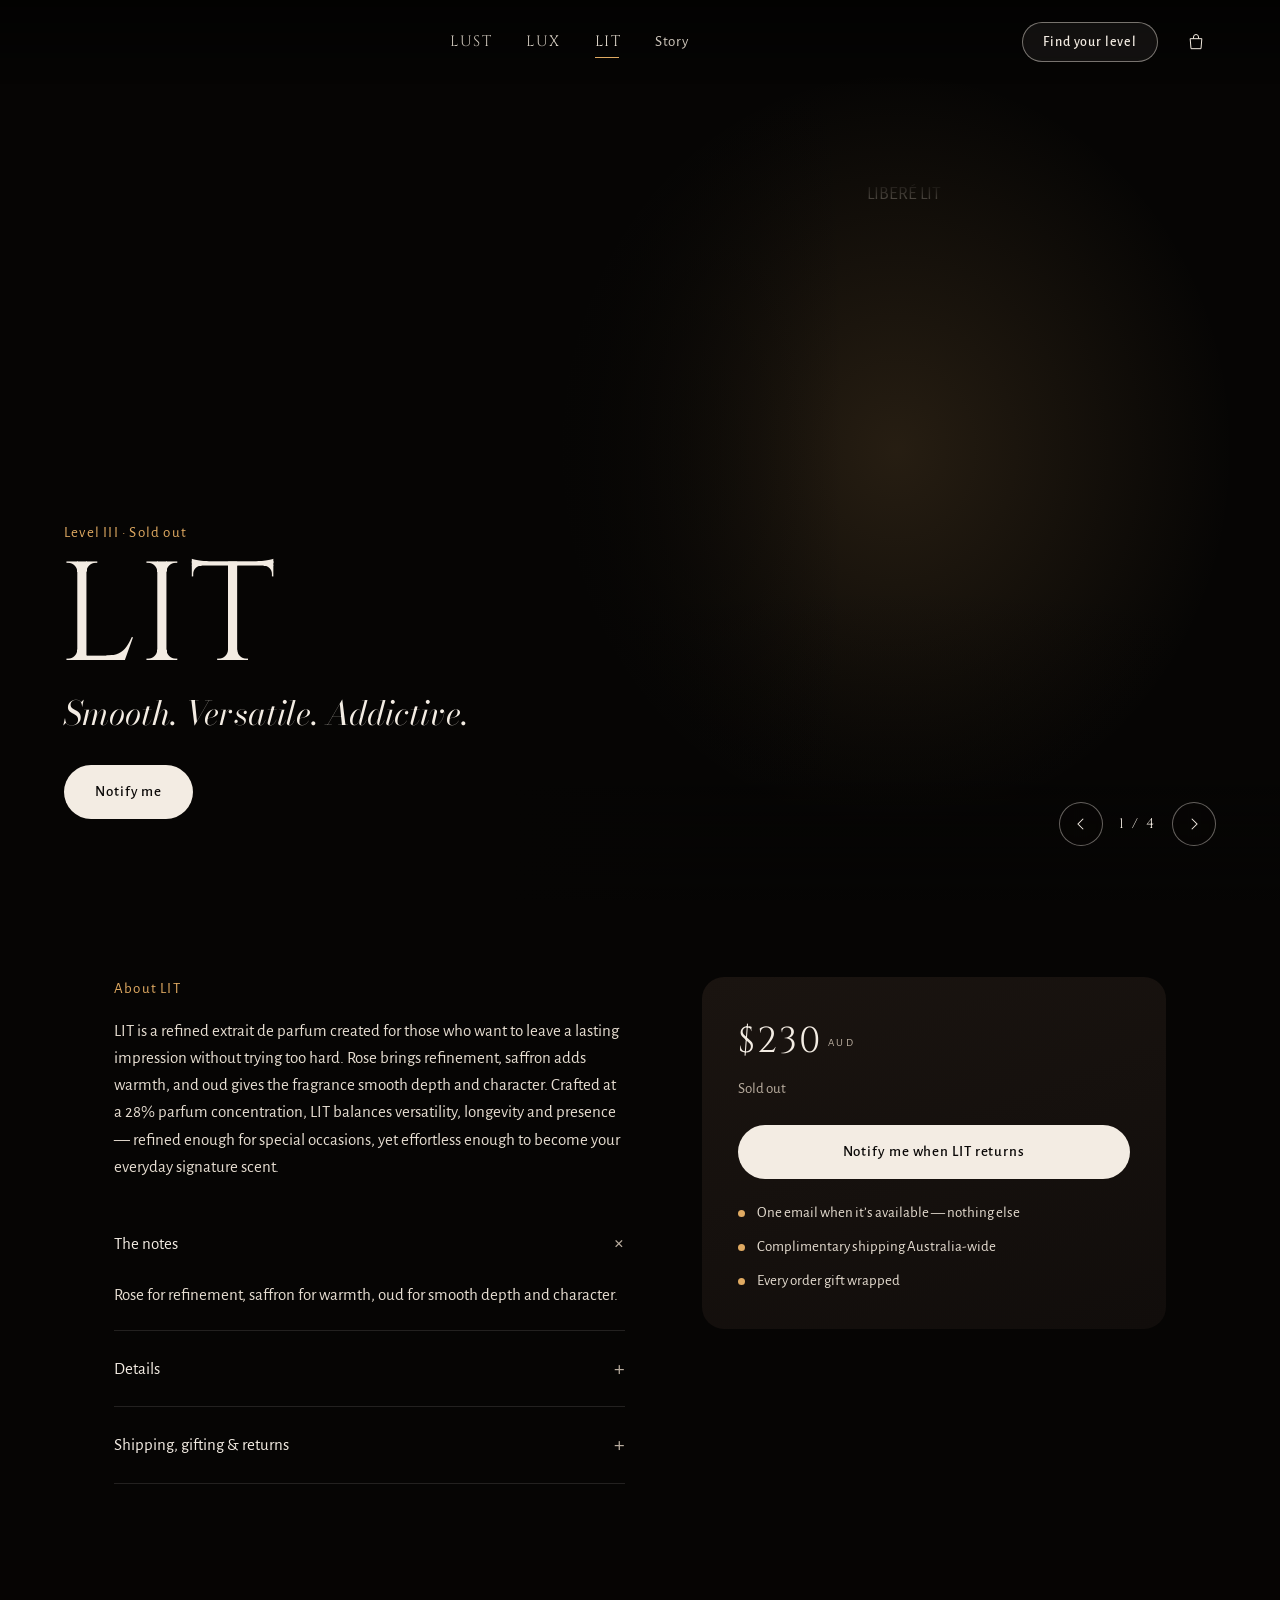
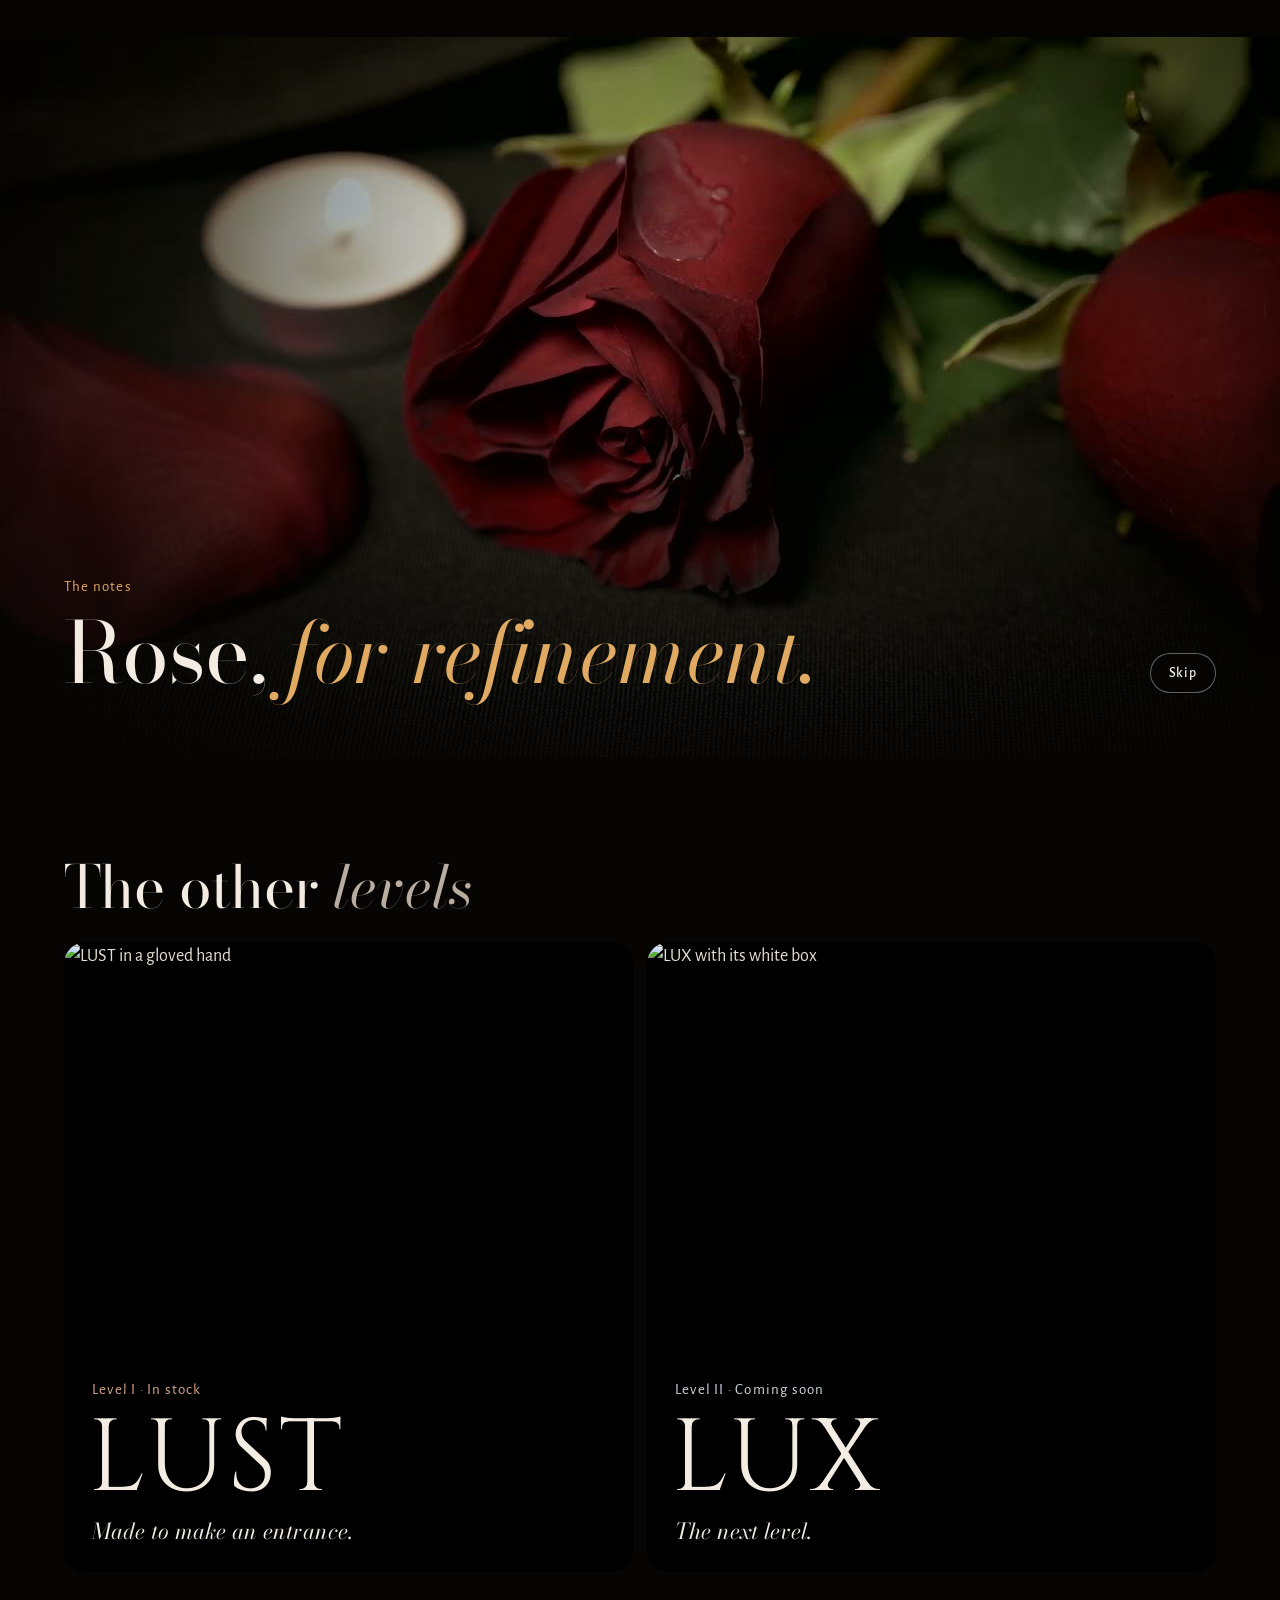
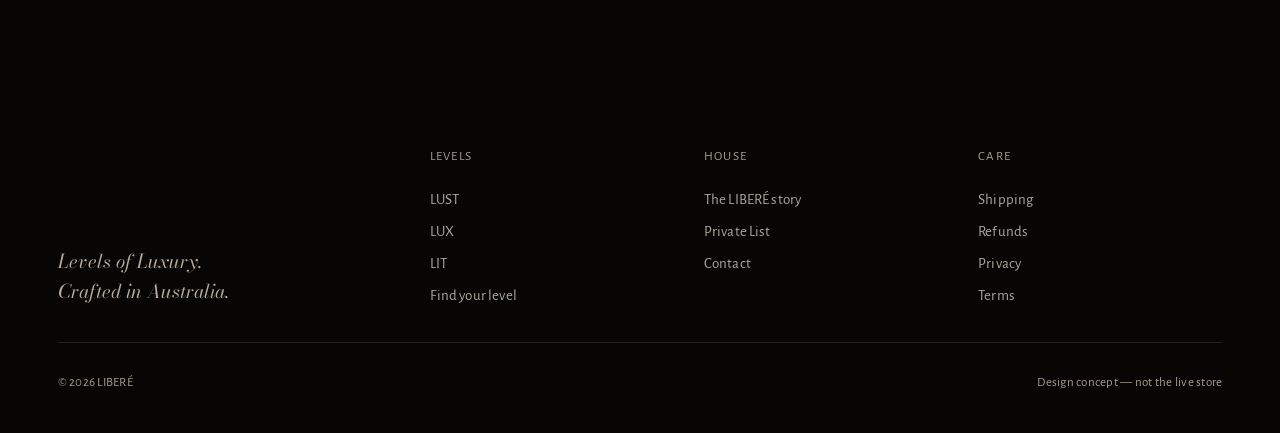
==== commit df728347: "Final audit: link preview + icon, pop-up form fix, calmer forms, footer and notes, solid header" ====
--- a/lit.html
+++ b/lit.html
@@ -7,12 +7,22 @@
 <title>LIBERÉ LIT · Concept</title>
 <meta name="theme-color" content="#0a0807">
 <meta name="description" content="LIBERÉ LIT. Smooth. Versatile. Addictive.">
+<meta property="og:type" content="website">
+<meta property="og:site_name" content="LIBERÉ">
+<meta property="og:title" content="LIBERÉ LIT · Concept">
+<meta property="og:description" content="LIBERÉ LIT. Smooth. Versatile. Addictive.">
+<meta property="og:image" content="https://thainomad.github.io/libere-concept/assets/og.jpg">
+<meta property="og:image:width" content="1200">
+<meta property="og:image:height" content="630">
+<meta name="twitter:card" content="summary_large_image">
+<link rel="icon" type="image/png" href="assets/favicon.png">
+<link rel="apple-touch-icon" href="assets/apple-touch-icon.png">
 <link rel="preconnect" href="https://fonts.googleapis.com">
 <link rel="preconnect" href="https://fonts.gstatic.com" crossorigin>
 <link href="https://fonts.googleapis.com/css2?family=Bodoni+Moda:ital,opsz,wght@0,6..96,400;0,6..96,500;1,6..96,400&family=Alegreya+Sans:wght@400;500;700&family=Cinzel:wght@400;500&display=swap" rel="stylesheet">
 <link rel="preload" as="image" href="https://libere.com.au/cdn/shop/files/DSC01627-Enhanced-NR.jpg?v=1786964792&width=1800">
-<link rel="stylesheet" href="assets/site.css?v=1794884560">
-<link rel="stylesheet" href="assets/cinema.css?v=1794884560">
+<link rel="stylesheet" href="assets/site.css?v=1794884846">
+<link rel="stylesheet" href="assets/cinema.css?v=1794884846">
 </head>
 <body class="cine" data-level="lit">
 
@@ -69,7 +79,6 @@
 <section class="buy" id="buy" data-level="lit">
   <div>
     <p class="over">About LIT</p>
-    <h2 class="big">Smooth. Versatile. Addictive.</h2>
     <p class="copy">LIT is a refined extrait de parfum created for those who want to leave a lasting impression without trying too hard. Rose brings refinement, saffron adds warmth, and oud gives the fragrance smooth depth and character. Crafted at a 28% parfum concentration, LIT balances versatility, longevity and presence — refined enough for special occasions, yet effortless enough to become your everyday signature scent.</p>
     <div class="facts"><details open><summary>The notes</summary><div class="b">Rose for refinement, saffron for warmth, oud for smooth depth and character.</div></details><details><summary>Details</summary><div class="b"><dl><dt>Type</dt><dd>Extrait de Parfum</dd><dt>Size</dt><dd>50 mL</dd><dt>Concentration</dt><dd>28%</dd><dt>For</dt><dd>Unisex</dd></dl></div></details><details><summary>Shipping, gifting &amp; returns</summary><div class="b">Complimentary shipping Australia-wide and every order gift wrapped. See LIBERÉ’s <a href="https://libere.com.au/policies/shipping-policy" target="_blank" rel="noopener" style="text-decoration:underline">shipping</a> and <a href="https://libere.com.au/policies/refund-policy" target="_blank" rel="noopener" style="text-decoration:underline">refund</a> policies.</div></details></div>
   </div>
@@ -117,9 +126,9 @@
   <p class="lb-count" id="lbCount"></p>
   <p class="lb-hint">Pinch or double-tap to zoom</p>
 </div>
-<script src="assets/shop.js?v=1794884560"></script>
-<script src="assets/cinema.js?v=1794884560"></script>
-<script src="assets/gallery.js?v=1794884560"></script>
-<script src="assets/film.js?v=1794884560"></script>
+<script src="assets/shop.js?v=1794884846"></script>
+<script src="assets/cinema.js?v=1794884846"></script>
+<script src="assets/gallery.js?v=1794884846"></script>
+<script src="assets/film.js?v=1794884846"></script>
 </body>
 </html>
--- a/assets/cinema.css
+++ b/assets/cinema.css
@@ -642,3 +642,25 @@
   .pdp-hero .hs:not(.pk) img{height:calc(var(--fh,56svh) * 1.2)}
 }
 @media (max-width:860px){.pdp-hero .hs.pk img{translate:0 -6%}}
+
+
+/* =====================================================================
+   FINAL AUDIT
+   ===================================================================== */
+/* email forms (Private List + Notify / Join pop-ups): calm sentence case, a real button, never overflows */
+.cine form.join{display:flex;align-items:center;gap:6px;max-width:520px;border:1px solid rgba(243,236,227,.35);border-radius:var(--r);padding:4px 4px 4px 22px}
+.cine form.join input{flex:1;min-width:0;background:none;border:0;color:var(--cream);font-family:var(--sans);font-size:17px;font-style:normal;padding:12px 0;outline:none}
+.cine form.join input::placeholder{color:var(--soft);font-style:italic}
+.cine form.join button{flex:none;min-height:46px;padding:0 20px;border-radius:var(--r);background:var(--cream);color:var(--ink);border:0;
+  font-family:var(--sans);font-weight:500;font-size:15px;letter-spacing:.02em;text-transform:none;cursor:pointer;white-space:nowrap}
+.cine .notify .join{margin-top:22px}
+/* the promise line under the Private List: a clean list, no stray bullets */
+.promise span::before{content:none}
+.promise{gap:8px 22px}
+@media (max-width:860px){.promise{display:grid;grid-template-columns:1fr 1fr;gap:10px 14px;text-align:center;font-size:14px}}
+/* scent notes: a quiet list with hairlines, not boxes */
+.moments div{background:none;border-radius:0;padding:24px 0 0;border-top:1px solid rgba(243,236,227,.14)}
+/* footer on phones: two calm columns, brand across the top */
+@media (max-width:860px){.cine footer{grid-template-columns:1fr 1fr;gap:30px 20px}.cine footer .brand,.cine footer .legal{grid-column:1/-1}}
+/* header over page content: solid, so text never ghosts through it */
+.cine .nav.scrolled{background:rgba(6,5,4,.985);backdrop-filter:blur(12px);-webkit-backdrop-filter:blur(12px)}
